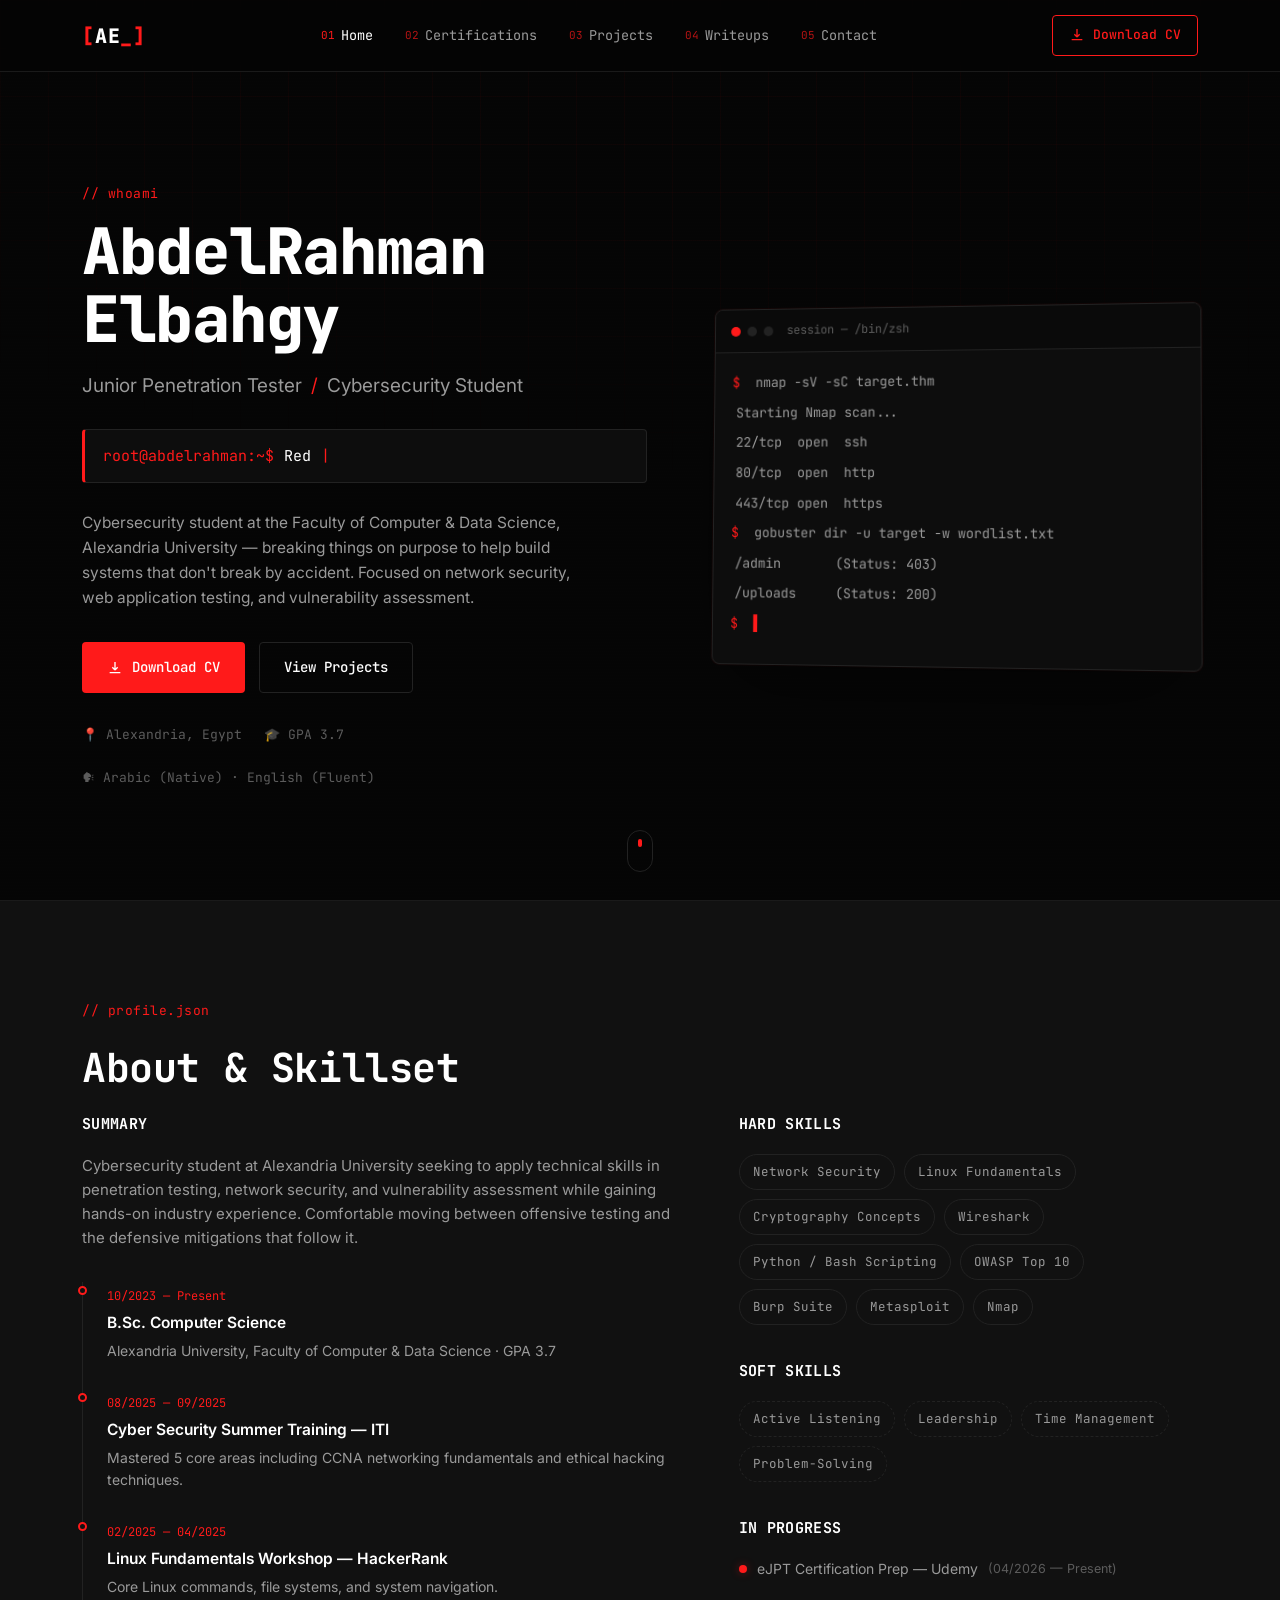
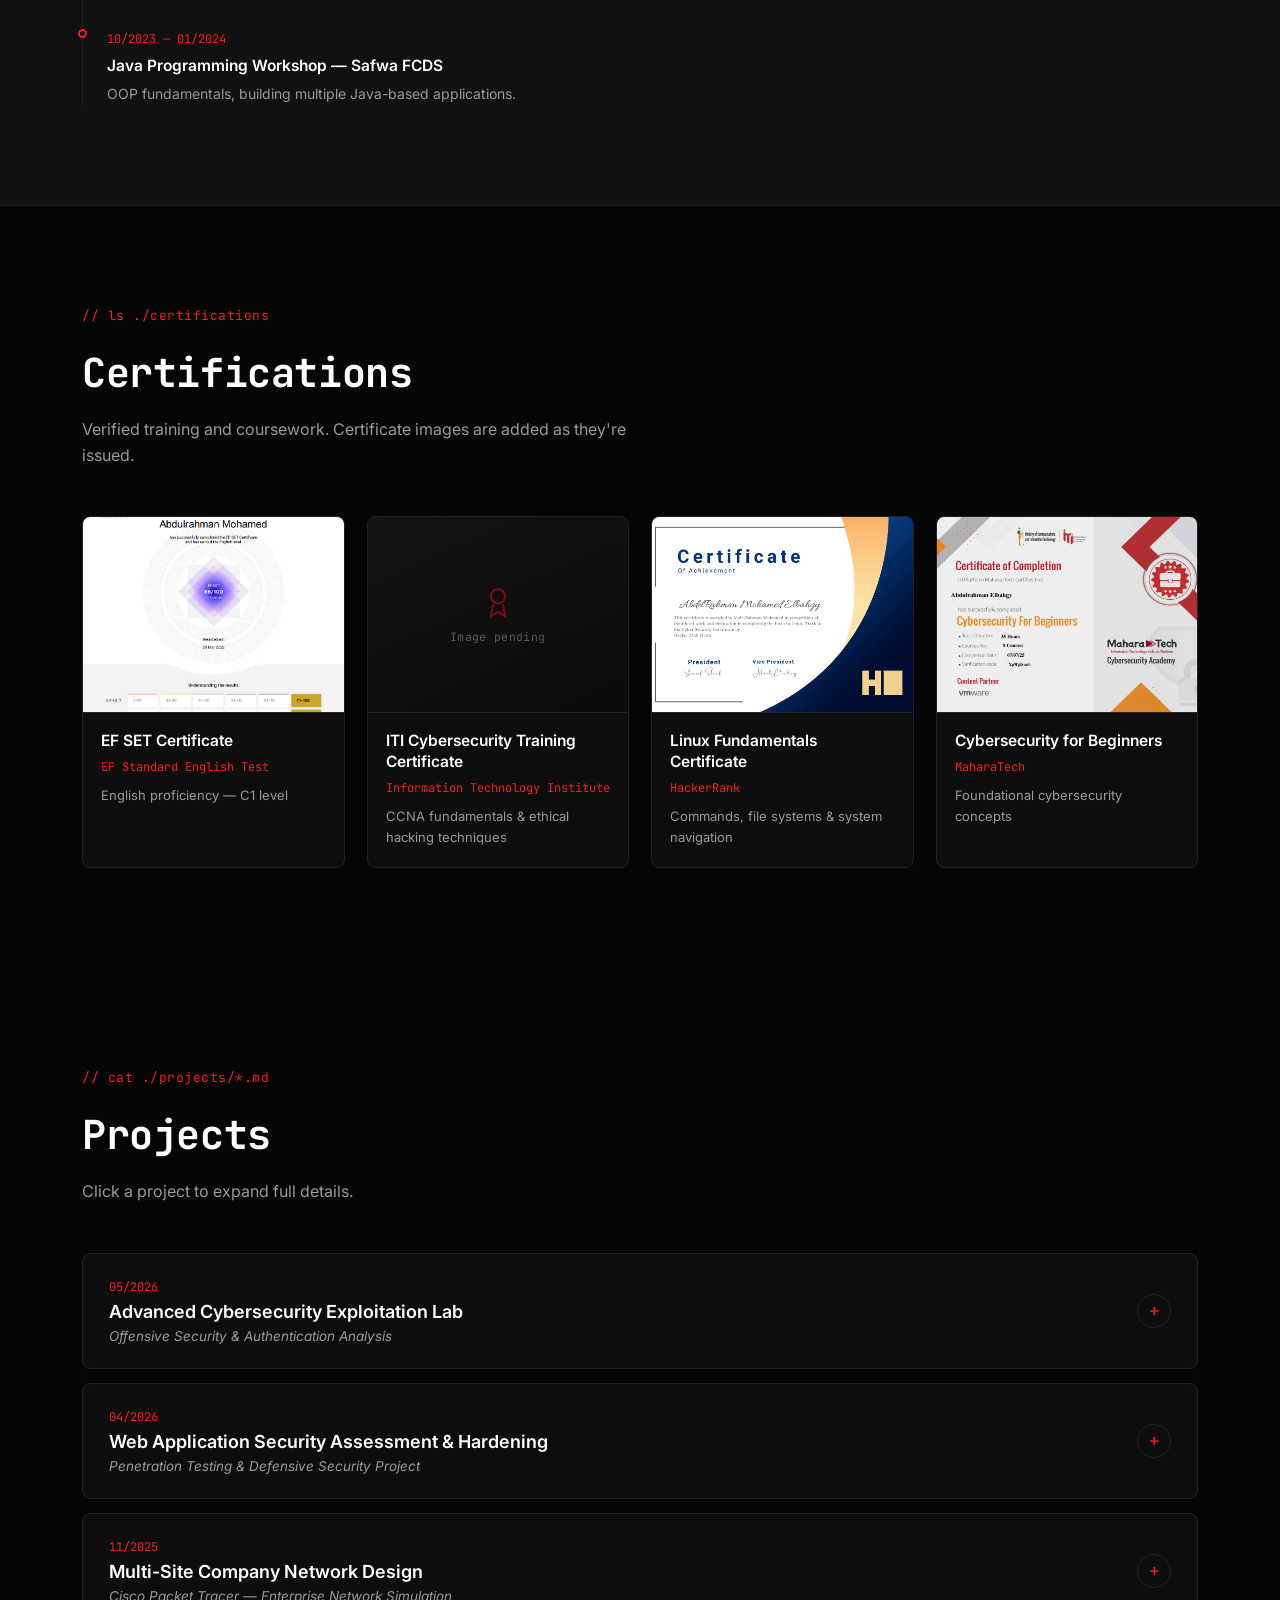
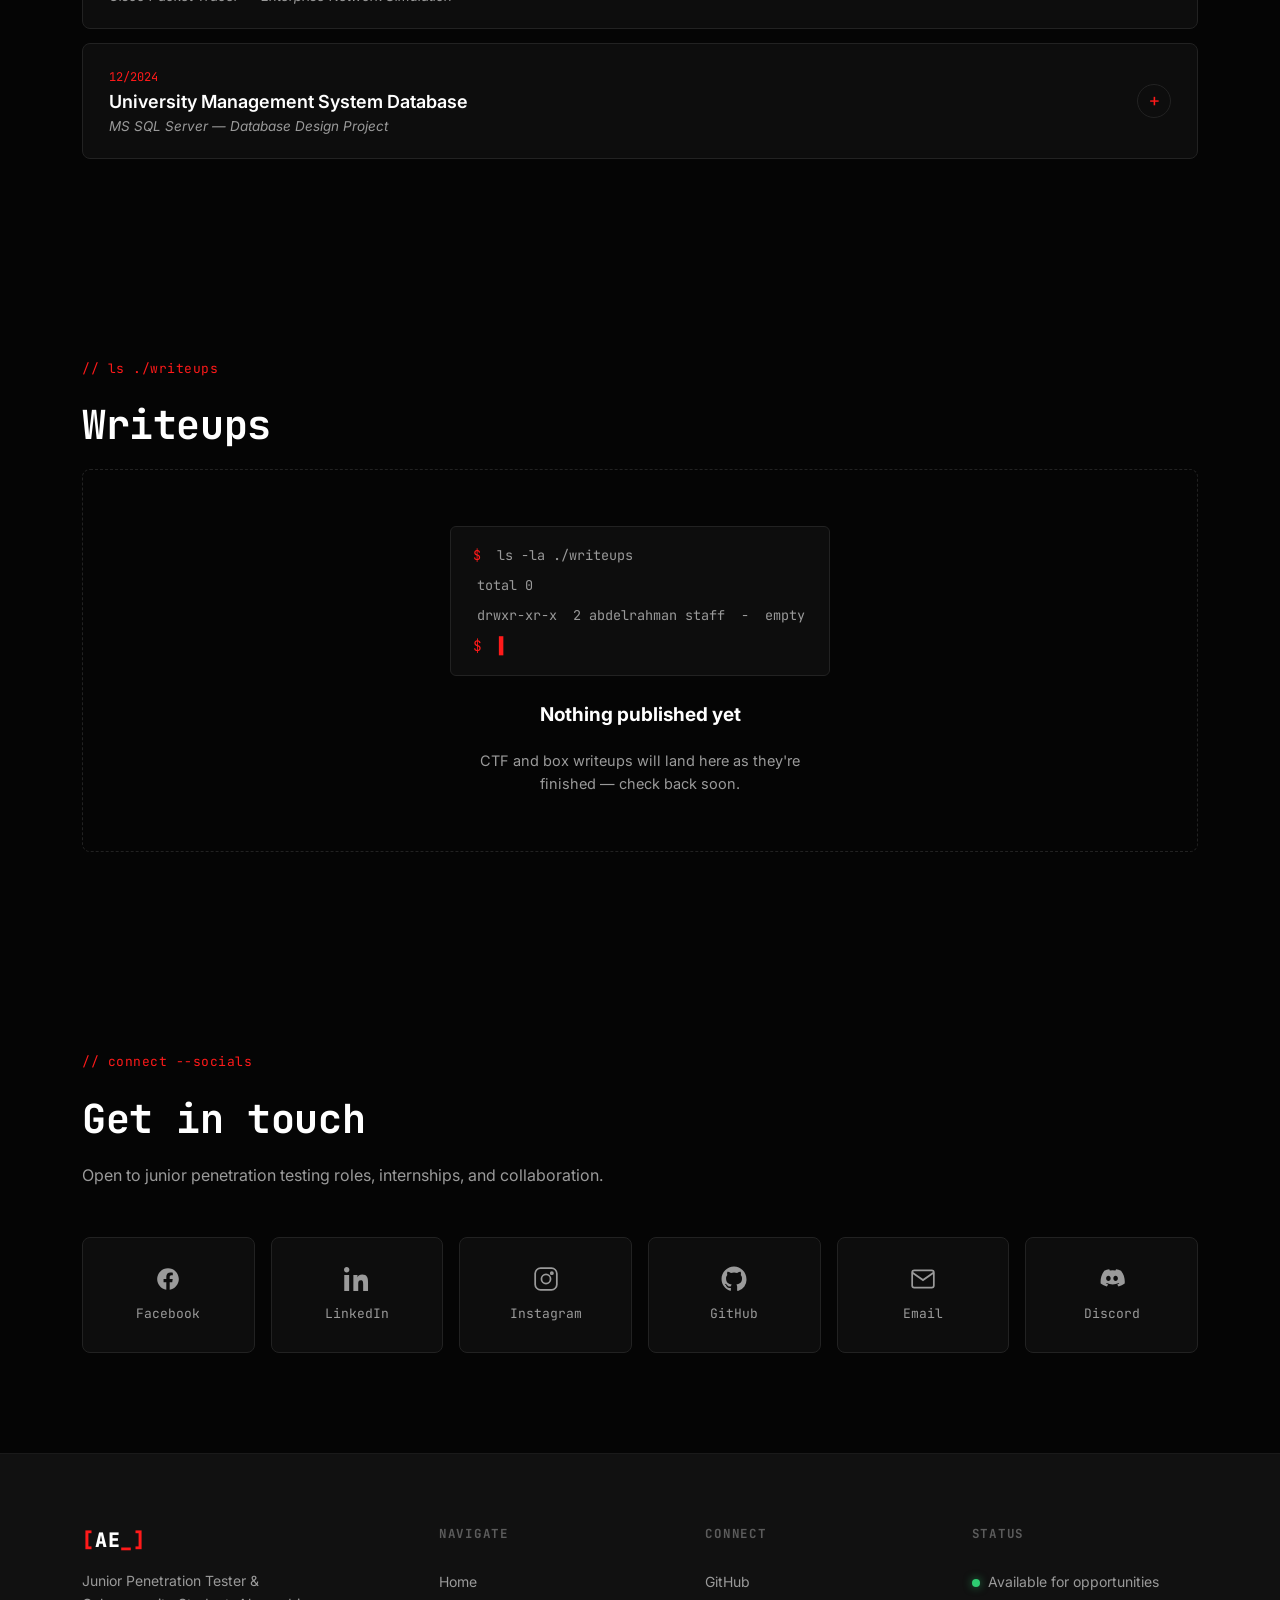
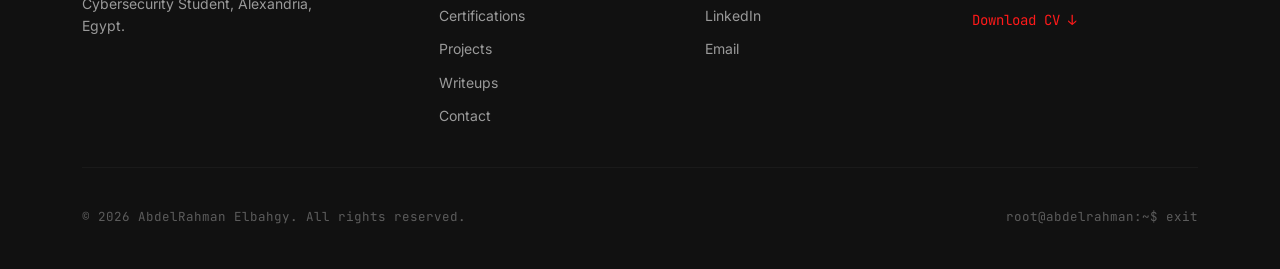
==== index.html @ 46bccf4c "Add files via upload" ====
<!DOCTYPE html>
<html lang="en">
<head>
<meta charset="UTF-8">
<meta name="viewport" content="width=device-width, initial-scale=1.0">
<title>AbdelRahman Elbahgy — Junior Penetration Tester</title>
<meta name="description" content="Portfolio of AbdelRahman Elbahgy — Junior Penetration Tester &amp; Cybersecurity Student. Certifications, projects and writeups in offensive security.">
<link rel="icon" href="assets/icons/favicon.svg" type="image/svg+xml">
<link rel="preconnect" href="https://fonts.googleapis.com">
<link rel="preconnect" href="https://fonts.gstatic.com" crossorigin>
<link href="https://fonts.googleapis.com/css2?family=JetBrains+Mono:wght@400;500;700;800&family=Inter:wght@400;500;600;700&display=swap" rel="stylesheet">
<link rel="stylesheet" href="css/style.css">
</head>
<body>

<!-- ===================== NOISE / GRID OVERLAY ===================== -->
<div class="grid-overlay" aria-hidden="true"></div>
<div class="scanline" aria-hidden="true"></div>

<!-- ===================== NAVBAR ===================== -->
<header class="navbar" id="navbar">
  <div class="nav-inner">
    <a href="#home" class="logo">
      <span class="logo-bracket">[</span>AE<span class="logo-cursor">_</span><span class="logo-bracket">]</span>
    </a>

    <nav class="nav-links" id="navLinks">
      <a href="#home" class="nav-link active" data-nav="home"><span class="nav-index">01</span>Home</a>
      <a href="#certifications" class="nav-link" data-nav="certifications"><span class="nav-index">02</span>Certifications</a>
      <a href="#projects" class="nav-link" data-nav="projects"><span class="nav-index">03</span>Projects</a>
      <a href="#writeups" class="nav-link" data-nav="writeups"><span class="nav-index">04</span>Writeups</a>
      <a href="#contact" class="nav-link" data-nav="contact"><span class="nav-index">05</span>Contact</a>
    </nav>

    <a class="nav-cta" href="assets/cv/AbdelRahman_Elbahgy_CV.pdf" download>
      <svg viewBox="0 0 24 24" width="16" height="16" fill="none" stroke="currentColor" stroke-width="2"><path d="M12 3v12m0 0l-4-4m4 4l4-4M4 19h16"/></svg>
      Download CV
    </a>

    <button class="burger" id="burger" aria-label="Toggle menu" aria-expanded="false">
      <span></span><span></span><span></span>
    </button>
  </div>
</header>

<!-- ===================== HERO ===================== -->
<section class="hero" id="home">
  <div class="hero-inner">
    <div class="hero-text">
      <p class="eyebrow">// whoami</p>
      <h1 class="hero-name">AbdelRahman<br>Elbahgy</h1>
      <p class="hero-subtitle">Junior Penetration Tester <span class="dot-sep">/</span> Cybersecurity Student</p>

      <div class="hero-typing">
        <span class="prompt-symbol">root@abdelrahman:~$</span>
        <span id="typedText" class="typed-text"></span><span class="type-cursor">|</span>
      </div>

      <p class="hero-desc">
        Cybersecurity student at the Faculty of Computer &amp; Data Science, Alexandria University —
        breaking things on purpose to help build systems that don't break by accident.
        Focused on network security, web application testing, and vulnerability assessment.
      </p>

      <div class="hero-actions">
        <a href="assets/cv/AbdelRahman_Elbahgy_CV.pdf" download class="btn btn-primary">
          <svg viewBox="0 0 24 24" width="16" height="16" fill="none" stroke="currentColor" stroke-width="2"><path d="M12 3v12m0 0l-4-4m4 4l4-4M4 19h16"/></svg>
          Download CV
        </a>
        <a href="#projects" class="btn btn-ghost">View Projects</a>
      </div>

      <div class="hero-meta">
        <span>📍 Alexandria, Egypt</span>
        <span>🎓 GPA 3.7</span>
        <span>🗣 Arabic (Native) · English (Fluent)</span>
      </div>
    </div>

    <div class="hero-terminal" aria-hidden="true">
      <div class="terminal-window">
        <div class="terminal-bar">
          <div class="terminal-dots"><span></span><span></span><span></span></div>
          <span class="terminal-title">session — /bin/zsh</span>
        </div>
        <div class="terminal-body">
          <p><span class="tl-prompt">$</span> nmap -sV -sC target.thm</p>
          <p class="tl-out">Starting Nmap scan...</p>
          <p class="tl-out">22/tcp&nbsp;&nbsp;open&nbsp;&nbsp;ssh</p>
          <p class="tl-out">80/tcp&nbsp;&nbsp;open&nbsp;&nbsp;http</p>
          <p class="tl-out tl-ok">443/tcp open&nbsp;&nbsp;https</p>
          <p><span class="tl-prompt">$</span> gobuster dir -u target -w wordlist.txt</p>
          <p class="tl-out">/admin&nbsp;&nbsp;&nbsp;&nbsp;&nbsp;&nbsp;&nbsp;(Status: 403)</p>
          <p class="tl-out">/uploads&nbsp;&nbsp;&nbsp;&nbsp;&nbsp;(Status: 200)</p>
          <p><span class="tl-prompt">$</span> <span class="tl-blink">▌</span></p>
        </div>
      </div>
    </div>
  </div>

  <a href="#certifications" class="scroll-cue" aria-label="Scroll down">
    <span></span>
  </a>
</section>

<!-- ===================== ABOUT / SKILLS ===================== -->
<section class="about" id="about">
  <div class="section-inner">
    <p class="eyebrow">// profile.json</p>
    <h2 class="section-title">About &amp; Skillset</h2>

    <div class="about-grid">
      <div class="about-block">
        <h3>Summary</h3>
        <p>Cybersecurity student at Alexandria University seeking to apply technical skills in penetration
          testing, network security, and vulnerability assessment while gaining hands-on industry experience.
          Comfortable moving between offensive testing and the defensive mitigations that follow it.</p>

        <div class="timeline">
          <div class="timeline-item">
            <span class="timeline-date">10/2023 — Present</span>
            <h4>B.Sc. Computer Science</h4>
            <p>Alexandria University, Faculty of Computer &amp; Data Science · GPA 3.7</p>
          </div>
          <div class="timeline-item">
            <span class="timeline-date">08/2025 — 09/2025</span>
            <h4>Cyber Security Summer Training — ITI</h4>
            <p>Mastered 5 core areas including CCNA networking fundamentals and ethical hacking techniques.</p>
          </div>
          <div class="timeline-item">
            <span class="timeline-date">02/2025 — 04/2025</span>
            <h4>Linux Fundamentals Workshop — HackerRank</h4>
            <p>Core Linux commands, file systems, and system navigation.</p>
          </div>
          <div class="timeline-item">
            <span class="timeline-date">10/2023 — 01/2024</span>
            <h4>Java Programming Workshop — Safwa FCDS</h4>
            <p>OOP fundamentals, building multiple Java-based applications.</p>
          </div>
        </div>
      </div>

      <div class="about-block">
        <h3>Hard Skills</h3>
        <div class="skill-tags">
          <span>Network Security</span>
          <span>Linux Fundamentals</span>
          <span>Cryptography Concepts</span>
          <span>Wireshark</span>
          <span>Python / Bash Scripting</span>
          <span>OWASP Top 10</span>
          <span>Burp Suite</span>
          <span>Metasploit</span>
          <span>Nmap</span>
        </div>

        <h3 class="mt">Soft Skills</h3>
        <div class="skill-tags skill-tags-alt">
          <span>Active Listening</span>
          <span>Leadership</span>
          <span>Time Management</span>
          <span>Problem-Solving</span>
        </div>

        <h3 class="mt">In Progress</h3>
        <ul class="progress-list">
          <li><span class="progress-dot"></span> eJPT Certification Prep — Udemy <em>(04/2026 — Present)</em></li>
        </ul>
      </div>
    </div>
  </div>
</section>

<!-- ===================== CERTIFICATIONS ===================== -->
<section class="certifications" id="certifications">
  <div class="section-inner">
    <p class="eyebrow">// ls ./certifications</p>
    <h2 class="section-title">Certifications</h2>
    <p class="section-sub">Verified training and coursework. Certificate images are added as they're issued.</p>

    <div class="cert-grid">

      <article class="cert-card">
        <div class="cert-media">
          <button type="button" class="cert-expand" aria-label="View full certificate: EF SET Certificate">
            <img src="assets/certs/efset.jpg" alt="EF SET Certificate" loading="lazy"
                 onerror="this.style.display='none'; this.nextElementSibling.classList.add('show'); this.closest('.cert-expand').classList.add('no-image')">
            <div class="cert-fallback">
              <svg viewBox="0 0 24 24" width="34" height="34" fill="none" stroke="currentColor" stroke-width="1.5"><circle cx="12" cy="8" r="5"/><path d="M8.5 13.5L7 22l5-3 5 3-1.5-8.5"/></svg>
              <span>Image pending</span>
            </div>
            <span class="cert-zoom-hint">
              <svg viewBox="0 0 24 24" width="16" height="16" fill="none" stroke="currentColor" stroke-width="2"><circle cx="11" cy="11" r="7"/><path d="M21 21l-4.3-4.3M11 8v6M8 11h6"/></svg>
              View full
            </span>
          </button>
        </div>
        <div class="cert-info">
          <h3>EF SET Certificate</h3>
          <p class="cert-issuer">EF Standard English Test</p>
          <p class="cert-detail">English proficiency — C1 level</p>
        </div>
      </article>

      <article class="cert-card">
        <div class="cert-media">
          <button type="button" class="cert-expand" aria-label="View full certificate: ITI Cybersecurity Training Certificate">
            <img src="assets/certs/iti-cybersecurity.jpg" alt="ITI Cybersecurity Training Certificate" loading="lazy"
                 onerror="this.style.display='none'; this.nextElementSibling.classList.add('show'); this.closest('.cert-expand').classList.add('no-image')">
            <div class="cert-fallback">
              <svg viewBox="0 0 24 24" width="34" height="34" fill="none" stroke="currentColor" stroke-width="1.5"><circle cx="12" cy="8" r="5"/><path d="M8.5 13.5L7 22l5-3 5 3-1.5-8.5"/></svg>
              <span>Image pending</span>
            </div>
            <span class="cert-zoom-hint">
              <svg viewBox="0 0 24 24" width="16" height="16" fill="none" stroke="currentColor" stroke-width="2"><circle cx="11" cy="11" r="7"/><path d="M21 21l-4.3-4.3M11 8v6M8 11h6"/></svg>
              View full
            </span>
          </button>
        </div>
        <div class="cert-info">
          <h3>ITI Cybersecurity Training Certificate</h3>
          <p class="cert-issuer">Information Technology Institute</p>
          <p class="cert-detail">CCNA fundamentals &amp; ethical hacking techniques</p>
        </div>
      </article>

      <article class="cert-card">
        <div class="cert-media">
          <button type="button" class="cert-expand" aria-label="View full certificate: Linux Fundamentals Certificate">
            <img src="assets/certs/linux-fundamentals.jpg" alt="Linux Fundamentals Certificate" loading="lazy"
                 onerror="this.style.display='none'; this.nextElementSibling.classList.add('show'); this.closest('.cert-expand').classList.add('no-image')">
            <div class="cert-fallback">
              <svg viewBox="0 0 24 24" width="34" height="34" fill="none" stroke="currentColor" stroke-width="1.5"><circle cx="12" cy="8" r="5"/><path d="M8.5 13.5L7 22l5-3 5 3-1.5-8.5"/></svg>
              <span>Image pending</span>
            </div>
            <span class="cert-zoom-hint">
              <svg viewBox="0 0 24 24" width="16" height="16" fill="none" stroke="currentColor" stroke-width="2"><circle cx="11" cy="11" r="7"/><path d="M21 21l-4.3-4.3M11 8v6M8 11h6"/></svg>
              View full
            </span>
          </button>
        </div>
        <div class="cert-info">
          <h3>Linux Fundamentals Certificate</h3>
          <p class="cert-issuer">HackerRank</p>
          <p class="cert-detail">Commands, file systems &amp; system navigation</p>
        </div>
      </article>

      <article class="cert-card">
        <div class="cert-media">
          <button type="button" class="cert-expand" aria-label="View full certificate: Cybersecurity for Beginners">
            <img src="assets/certs/cybersecurity-beginners.jpg" alt="Cybersecurity for Beginners Certificate" loading="lazy"
                 onerror="this.style.display='none'; this.nextElementSibling.classList.add('show'); this.closest('.cert-expand').classList.add('no-image')">
            <div class="cert-fallback">
              <svg viewBox="0 0 24 24" width="34" height="34" fill="none" stroke="currentColor" stroke-width="1.5"><circle cx="12" cy="8" r="5"/><path d="M8.5 13.5L7 22l5-3 5 3-1.5-8.5"/></svg>
              <span>Image pending</span>
            </div>
            <span class="cert-zoom-hint">
              <svg viewBox="0 0 24 24" width="16" height="16" fill="none" stroke="currentColor" stroke-width="2"><circle cx="11" cy="11" r="7"/><path d="M21 21l-4.3-4.3M11 8v6M8 11h6"/></svg>
              View full
            </span>
          </button>
        </div>
        <div class="cert-info">
          <h3>Cybersecurity for Beginners</h3>
          <p class="cert-issuer">MaharaTech</p>
          <p class="cert-detail">Foundational cybersecurity concepts</p>
        </div>
      </article>

    </div>
  </div>
</section>

<!-- ===================== PROJECTS ===================== -->
<section class="projects" id="projects">
  <div class="section-inner">
    <p class="eyebrow">// cat ./projects/*.md</p>
    <h2 class="section-title">Projects</h2>
    <p class="section-sub">Click a project to expand full details.</p>

    <div class="project-list" id="projectList">

      <article class="project-card">
        <button class="project-head" aria-expanded="false">
          <div class="project-head-text">
            <span class="project-date">05/2026</span>
            <h3>Advanced Cybersecurity Exploitation Lab</h3>
            <p class="project-tagline">Offensive Security &amp; Authentication Analysis</p>
          </div>
          <span class="project-toggle" aria-hidden="true">+</span>
        </button>
        <div class="project-body">
          <div class="project-body-inner">
            <p>Conducted practical cybersecurity testing across 6 attack vectors using 9 Linux-based
              security tools, performing username generation, Active Directory discovery, password cracking,
              session analysis, Hash Length Extension Attack, and TOTP authentication analysis.</p>
            <div class="project-tags">
              <span>Active Directory</span><span>Password Cracking</span><span>TOTP</span>
              <span>Hash Length Extension</span><span>Session Analysis</span>
            </div>
          </div>
        </div>
      </article>

      <article class="project-card">
        <button class="project-head" aria-expanded="false">
          <div class="project-head-text">
            <span class="project-date">04/2026</span>
            <h3>Web Application Security Assessment &amp; Hardening</h3>
            <p class="project-tagline">Penetration Testing &amp; Defensive Security Project</p>
          </div>
          <span class="project-toggle" aria-hidden="true">+</span>
        </button>
        <div class="project-body">
          <div class="project-body-inner">
            <p>Practiced penetration testing on a vulnerable web application, identifying and exploiting
              6 vulnerabilities across 5 classes (SQLi, XSS, IDOR, CORS, Path Traversal), then deployed a
              WAF and applied targeted mitigation techniques to fully remediate all findings.</p>
            <div class="project-tags">
              <span>SQLi</span><span>XSS</span><span>IDOR</span><span>CORS</span>
              <span>Path Traversal</span><span>WAF</span>
            </div>
          </div>
        </div>
      </article>

      <article class="project-card">
        <button class="project-head" aria-expanded="false">
          <div class="project-head-text">
            <span class="project-date">11/2025</span>
            <h3>Multi-Site Company Network Design</h3>
            <p class="project-tagline">Cisco Packet Tracer — Enterprise Network Simulation</p>
          </div>
          <span class="project-toggle" aria-hidden="true">+</span>
        </button>
        <div class="project-body">
          <div class="project-body-inner">
            <p>Developed a 2-site corporate network topology in Cisco Packet Tracer, configuring 9 VLANs,
              4 routers, DHCP, DNS, STP, NAT, and ACLs with proper segmentation and security enforcement.</p>
            <div class="project-tags">
              <span>VLANs</span><span>DHCP</span><span>DNS</span><span>STP</span><span>NAT</span><span>ACLs</span>
            </div>
          </div>
        </div>
      </article>

      <article class="project-card">
        <button class="project-head" aria-expanded="false">
          <div class="project-head-text">
            <span class="project-date">12/2024</span>
            <h3>University Management System Database</h3>
            <p class="project-tagline">MS SQL Server — Database Design Project</p>
          </div>
          <span class="project-toggle" aria-hidden="true">+</span>
        </button>
        <div class="project-body">
          <div class="project-body-inner">
            <p>Designed a university management system database in MS SQL Server, architecting a 6-table
              relational schema with 20+ SQL queries for efficient data management, retrieval, and reporting.</p>
            <div class="project-tags">
              <span>MS SQL Server</span><span>Relational Design</span><span>Query Optimization</span>
            </div>
          </div>
        </div>
      </article>

    </div>
  </div>
</section>

<!-- ===================== WRITEUPS ===================== -->
<section class="writeups" id="writeups">
  <div class="section-inner">
    <p class="eyebrow">// ls ./writeups</p>
    <h2 class="section-title">Writeups</h2>

    <div class="writeups-empty">
      <div class="writeups-terminal">
        <p><span class="tl-prompt">$</span> ls -la ./writeups</p>
        <p class="tl-out">total 0</p>
        <p class="tl-out">drwxr-xr-x&nbsp; 2 abdelrahman staff&nbsp; -&nbsp; empty</p>
        <p><span class="tl-prompt">$</span> <span class="tl-blink">▌</span></p>
      </div>
      <h3>Nothing published yet</h3>
      <p>CTF and box writeups will land here as they're finished — check back soon.</p>
    </div>
  </div>
</section>

<!-- ===================== CONTACT ===================== -->
<section class="contact" id="contact">
  <div class="section-inner">
    <p class="eyebrow">// connect --socials</p>
    <h2 class="section-title">Get in touch</h2>
    <p class="section-sub">Open to junior penetration testing roles, internships, and collaboration.</p>

    <div class="social-grid">
      <a href="https://www.facebook.com/abdelrahman.elbahge.7/" class="social-card" data-social="facebook" target="_blank" rel="noopener">
        <svg viewBox="0 0 24 24" width="26" height="26" fill="currentColor"><path d="M22 12.06C22 6.5 17.52 2 12 2S2 6.5 2 12.06C2 17.08 5.66 21.23 10.44 22v-7.03H7.9v-2.91h2.54V9.85c0-2.5 1.49-3.89 3.77-3.89 1.09 0 2.24.2 2.24.2v2.46h-1.26c-1.24 0-1.63.77-1.63 1.56v1.88h2.78l-.44 2.91h-2.34V22C18.34 21.23 22 17.08 22 12.06z"/></svg>
        <span>Facebook</span>
      </a>
      <a href="https://www.linkedin.com/in/abdulrahmanelbahgy" class="social-card" data-social="linkedin" target="_blank" rel="noopener">
        <svg viewBox="0 0 24 24" width="26" height="26" fill="currentColor"><path d="M4.98 3.5C4.98 4.88 3.87 6 2.5 6S0 4.88 0 3.5 1.12 1 2.5 1s2.48 1.12 2.48 2.5zM.24 8.25h4.5V23H.24V8.25zM8.13 8.25h4.31v2.02h.06c.6-1.13 2.07-2.33 4.27-2.33 4.57 0 5.41 3 5.41 6.9V23h-4.5v-6.34c0-1.51-.03-3.46-2.11-3.46-2.11 0-2.44 1.65-2.44 3.35V23h-4.5V8.25z"/></svg>
        <span>LinkedIn</span>
      </a>
      <a href="https://www.instagram.com/abdulrahman_elbahgy/" class="social-card" data-social="instagram" target="_blank" rel="noopener">
        <svg viewBox="0 0 24 24" width="26" height="26" fill="none" stroke="currentColor" stroke-width="1.6"><rect x="2" y="2" width="20" height="20" rx="5"/><circle cx="12" cy="12" r="4.2"/><circle cx="17.4" cy="6.6" r="1"/></svg>
        <span>Instagram</span>
      </a>
      <a href="https://github.com/AbduLz3" class="social-card" data-social="github" target="_blank" rel="noopener">
        <svg viewBox="0 0 24 24" width="26" height="26" fill="currentColor"><path d="M12 .5C5.73.5.5 5.73.5 12c0 5.08 3.29 9.39 7.86 10.91.57.1.78-.25.78-.55 0-.27-.01-1.17-.02-2.12-3.2.7-3.88-1.36-3.88-1.36-.52-1.33-1.28-1.68-1.28-1.68-1.05-.72.08-.7.08-.7 1.16.08 1.77 1.19 1.77 1.19 1.03 1.77 2.7 1.26 3.36.96.1-.75.4-1.26.73-1.55-2.55-.29-5.24-1.28-5.24-5.7 0-1.26.45-2.29 1.19-3.09-.12-.29-.52-1.46.11-3.05 0 0 .97-.31 3.18 1.18a11 11 0 0 1 5.79 0c2.2-1.49 3.17-1.18 3.17-1.18.64 1.59.24 2.76.12 3.05.74.8 1.18 1.83 1.18 3.09 0 4.43-2.7 5.4-5.27 5.69.42.36.78 1.08.78 2.17 0 1.57-.01 2.83-.01 3.22 0 .31.2.66.79.55A10.52 10.52 0 0 0 23.5 12c0-6.27-5.23-11.5-11.5-11.5z"/></svg>
        <span>GitHub</span>
      </a>
      <a href="mailto:abdelrahman.elbahgyy@gmail.com" class="social-card" data-social="email">
        <svg viewBox="0 0 24 24" width="26" height="26" fill="none" stroke="currentColor" stroke-width="1.6"><rect x="2" y="4" width="20" height="16" rx="2"/><path d="M2 6l10 7 10-7"/></svg>
        <span>Email</span>
      </a>
      <a href="https://discord.com/users/474242087693582337" class="social-card" data-social="discord" target="_blank" rel="noopener">
        <svg viewBox="0 0 24 24" width="26" height="26" fill="currentColor"><path d="M20.32 4.37a18.6 18.6 0 0 0-4.6-1.43 12.7 12.7 0 0 0-.57 1.17 17.2 17.2 0 0 0-5.1 0 12.4 12.4 0 0 0-.58-1.17 18.5 18.5 0 0 0-4.6 1.43C1.9 8.4 1.2 12.3 1.55 16.15a18.7 18.7 0 0 0 5.67 2.87c.46-.63.87-1.3 1.22-2a12 12 0 0 1-1.92-.93c.16-.12.32-.24.47-.37a13.3 13.3 0 0 0 11.3 0c.16.13.32.25.47.37-.6.36-1.25.68-1.93.93.35.7.76 1.37 1.22 2a18.6 18.6 0 0 0 5.67-2.87c.42-4.47-.72-8.33-3.4-11.78zM8.68 13.8c-1.14 0-2.07-1.05-2.07-2.35 0-1.29.9-2.35 2.07-2.35 1.18 0 2.1 1.07 2.08 2.35 0 1.3-.9 2.35-2.08 2.35zm6.65 0c-1.14 0-2.07-1.05-2.07-2.35 0-1.29.9-2.35 2.07-2.35 1.18 0 2.1 1.07 2.08 2.35 0 1.3-.9 2.35-2.08 2.35z"/></svg>
        <span>Discord</span>
      </a>
    </div>
  </div>
</section>

<!-- ===================== FOOTER ===================== -->
<footer class="footer">
  <div class="footer-inner">
    <div class="footer-top">
      <div class="footer-brand">
        <a href="#home" class="logo"><span class="logo-bracket">[</span>AE<span class="logo-cursor">_</span><span class="logo-bracket">]</span></a>
        <p>Junior Penetration Tester &amp; Cybersecurity Student, Alexandria, Egypt.</p>
      </div>

      <div class="footer-col">
        <h4>Navigate</h4>
        <a href="#home">Home</a>
        <a href="#certifications">Certifications</a>
        <a href="#projects">Projects</a>
        <a href="#writeups">Writeups</a>
        <a href="#contact">Contact</a>
      </div>

      <div class="footer-col">
        <h4>Connect</h4>
        <a href="https://github.com/AbduLz3" target="_blank" rel="noopener">GitHub</a>
        <a href="https://www.linkedin.com/in/abdulrahmanelbahgy" target="_blank" rel="noopener">LinkedIn</a>
        <a href="mailto:abdelrahman.elbahgyy@gmail.com">Email</a>
      </div>

      <div class="footer-col">
        <h4>Status</h4>
        <p class="status-line"><span class="status-dot"></span> Available for opportunities</p>
        <a href="assets/cv/AbdelRahman_Elbahgy_CV.pdf" download class="footer-cv">Download CV ↓</a>
      </div>
    </div>

    <div class="footer-bottom">
      <p>© <span id="year"></span> AbdelRahman Elbahgy. All rights reserved.</p>
      <p class="footer-tag">root@abdelrahman:~$ exit</p>
    </div>
  </div>

  <button class="to-top" id="toTop" aria-label="Back to top">
    <svg viewBox="0 0 24 24" width="18" height="18" fill="none" stroke="currentColor" stroke-width="2"><path d="M12 19V5m0 0l-6 6m6-6l6 6"/></svg>
  </button>
</footer>

<!-- ===================== CERT LIGHTBOX ===================== -->
<div class="lightbox" id="lightbox" aria-hidden="true">
  <div class="lightbox-backdrop" data-lightbox-close></div>
  <div class="lightbox-content" role="dialog" aria-modal="true" aria-labelledby="lightboxCaption">
    <button type="button" class="lightbox-close" id="lightboxClose" aria-label="Close">
      <svg viewBox="0 0 24 24" width="20" height="20" fill="none" stroke="currentColor" stroke-width="2"><path d="M6 6l12 12M18 6L6 18"/></svg>
    </button>
    <img src="" alt="" id="lightboxImg">
    <p class="lightbox-caption" id="lightboxCaption"></p>
  </div>
</div>

<script src="js/script.js"></script>
</body>
</html>
---- css/style.css ----
/* ============================================================
   TOKENS
============================================================ */
:root{
  --bg: #050505;
  --bg-section: #111111;
  --bg-card: #0d0d0d;
  --accent: #ff1a1a;
  --accent-dim: #7a0d0d;
  --accent-glow: rgba(255, 26, 26, .35);
  --text: #ffffff;
  --text-muted: #9a9a9a;
  --text-faint: #5c5c5c;
  --border: #222222;
  --border-soft: #1a1a1a;
  --mono: 'JetBrains Mono', 'Courier New', monospace;
  --sans: 'Inter', -apple-system, BlinkMacSystemFont, sans-serif;
  --radius: 4px;
  --max: 1180px;
  --nav-h: 72px;
}

*, *::before, *::after{ box-sizing: border-box; }

html{ scroll-behavior: smooth; scroll-padding-top: var(--nav-h); }

@media (prefers-reduced-motion: reduce){
  html{ scroll-behavior: auto; }
  *{ animation-duration: .001ms !important; animation-iteration-count: 1 !important; transition-duration: .001ms !important; }
}

body{
  margin: 0;
  background: var(--bg);
  color: var(--text);
  font-family: var(--sans);
  line-height: 1.6;
  -webkit-font-smoothing: antialiased;
  overflow-x: hidden;
}

a{ color: inherit; text-decoration: none; }
ul{ list-style: none; margin: 0; padding: 0; }
button{ font-family: inherit; cursor: pointer; }
img{ max-width: 100%; display: block; }

::selection{ background: var(--accent); color: #fff; }

:focus-visible{
  outline: 2px solid var(--accent);
  outline-offset: 3px;
}

/* ============================================================
   AMBIENCE — grid + scanline (static, subtle)
============================================================ */
.grid-overlay{
  position: fixed; inset: 0; z-index: 0; pointer-events: none;
  background-image:
    linear-gradient(rgba(255,26,26,.035) 1px, transparent 1px),
    linear-gradient(90deg, rgba(255,26,26,.035) 1px, transparent 1px);
  background-size: 48px 48px;
  mask-image: radial-gradient(ellipse 90% 60% at 50% 0%, #000 40%, transparent 90%);
}

.scanline{
  position: fixed; inset: 0; z-index: 1; pointer-events: none;
  background: repeating-linear-gradient(
    to bottom, rgba(255,255,255,0.012) 0px, rgba(255,255,255,0.012) 1px,
    transparent 1px, transparent 3px
  );
  opacity: .5;
}

/* ============================================================
   LAYOUT HELPERS
============================================================ */
.section-inner{
  max-width: var(--max);
  margin: 0 auto;
  padding: 100px 32px;
  position: relative;
  z-index: 2;
}

.eyebrow{
  font-family: var(--mono);
  font-size: 13px;
  color: var(--accent);
  letter-spacing: .04em;
  margin: 0 0 14px;
}

.section-title{
  font-family: var(--mono);
  font-weight: 700;
  font-size: clamp(28px, 4vw, 40px);
  margin: 0 0 12px;
  letter-spacing: -.01em;
}

.section-sub{
  color: var(--text-muted);
  font-size: 16px;
  max-width: 560px;
  margin: 0 0 48px;
}

.reveal{
  opacity: 0;
  transform: translateY(24px);
  transition: opacity .6s ease, transform .6s ease;
}
.reveal.in{ opacity: 1; transform: translateY(0); }

/* ============================================================
   NAVBAR
============================================================ */
.navbar{
  position: fixed; top: 0; left: 0; right: 0; z-index: 100;
  height: var(--nav-h);
  background: rgba(5,5,5,.7);
  backdrop-filter: blur(10px);
  -webkit-backdrop-filter: blur(10px);
  border-bottom: 1px solid var(--border-soft);
  transition: border-color .3s ease, background .3s ease;
}
.navbar.scrolled{ background: rgba(5,5,5,.92); border-color: var(--border); }

.nav-inner{
  max-width: var(--max);
  margin: 0 auto;
  height: 100%;
  padding: 0 32px;
  display: flex; align-items: center; justify-content: space-between;
  gap: 24px;
}

.logo{
  font-family: var(--mono);
  font-weight: 800;
  font-size: 20px;
  letter-spacing: .04em;
  flex-shrink: 0;
}
.logo-bracket{ color: var(--accent); }
.logo-cursor{ color: var(--accent); animation: blink 1.1s steps(1) infinite; }

.nav-links{
  display: flex; align-items: center; gap: 4px;
  font-family: var(--mono); font-size: 13.5px;
}
.nav-link{
  display: flex; align-items: center; gap: 6px;
  padding: 8px 14px;
  color: var(--text-muted);
  border-radius: var(--radius);
  transition: color .2s ease, background .2s ease;
  white-space: nowrap;
}
.nav-index{ color: var(--accent); font-size: 11px; opacity: .7; }
.nav-link:hover{ color: var(--text); background: rgba(255,255,255,.03); }
.nav-link.active{ color: var(--text); }
.nav-link.active .nav-index{ opacity: 1; }

.nav-cta{
  font-family: var(--mono); font-size: 13px; font-weight: 500;
  display: flex; align-items: center; gap: 8px;
  padding: 9px 16px;
  border: 1px solid var(--accent);
  color: var(--accent);
  border-radius: var(--radius);
  transition: background .2s ease, color .2s ease, box-shadow .2s ease;
  flex-shrink: 0;
}
.nav-cta:hover{ background: var(--accent); color: #fff; box-shadow: 0 0 22px var(--accent-glow); }

.burger{
  display: none;
  flex-direction: column; justify-content: center; gap: 5px;
  width: 34px; height: 34px;
  background: transparent; border: none; padding: 0;
}
.burger span{
  display: block; height: 2px; width: 100%; background: var(--text);
  transition: transform .25s ease, opacity .25s ease;
}
.burger.open span:nth-child(1){ transform: translateY(7px) rotate(45deg); }
.burger.open span:nth-child(2){ opacity: 0; }
.burger.open span:nth-child(3){ transform: translateY(-7px) rotate(-45deg); }

/* ============================================================
   HERO
============================================================ */
.hero{
  position: relative;
  min-height: 100vh;
  display: flex; flex-direction: column; justify-content: center;
  padding-top: var(--nav-h);
  z-index: 2;
}

.hero-inner{
  max-width: var(--max);
  margin: 0 auto;
  width: 100%;
  padding: 60px 32px;
  display: grid;
  grid-template-columns: 1.15fr 1fr;
  gap: 60px;
  align-items: center;
}

.hero-name{
  font-family: var(--mono);
  font-weight: 800;
  font-size: clamp(38px, 6vw, 64px);
  line-height: 1.05;
  letter-spacing: -.02em;
  margin: 0 0 18px;
}

.hero-subtitle{
  font-size: clamp(16px, 2vw, 19px);
  color: var(--text-muted);
  margin: 0 0 28px;
}
.dot-sep{ color: var(--accent); margin: 0 4px; }

.hero-typing{
  font-family: var(--mono);
  font-size: 15px;
  background: var(--bg-card);
  border: 1px solid var(--border);
  border-left: 3px solid var(--accent);
  padding: 14px 18px;
  border-radius: var(--radius);
  margin-bottom: 28px;
  display: flex; align-items: center; gap: 10px;
  flex-wrap: wrap;
  min-height: 52px;
}
.prompt-symbol{ color: var(--accent); flex-shrink: 0; }
.typed-text{ color: var(--text); }
.type-cursor{ color: var(--accent); animation: blink 1s steps(1) infinite; }

.hero-desc{
  color: var(--text-muted);
  font-size: 15.5px;
  max-width: 500px;
  margin: 0 0 32px;
}

.hero-actions{ display: flex; gap: 14px; flex-wrap: wrap; margin-bottom: 32px; }

.btn{
  font-family: var(--mono); font-size: 14px; font-weight: 500;
  padding: 13px 24px;
  border-radius: var(--radius);
  display: inline-flex; align-items: center; gap: 9px;
  transition: transform .18s ease, box-shadow .18s ease, background .18s ease, border-color .18s ease;
  border: 1px solid transparent;
}
.btn-primary{
  background: var(--accent); color: #fff;
}
.btn-primary:hover{ box-shadow: 0 0 26px var(--accent-glow); transform: translateY(-2px); }
.btn-ghost{
  border-color: var(--border);
  color: var(--text);
}
.btn-ghost:hover{ border-color: var(--accent); color: var(--accent); transform: translateY(-2px); }

.hero-meta{
  display: flex; gap: 22px; flex-wrap: wrap;
  font-size: 13px; color: var(--text-faint);
  font-family: var(--mono);
}

/* --- terminal visual --- */
.hero-terminal{ perspective: 1200px; }
.terminal-window{
  background: var(--bg-card);
  border: 1px solid var(--border);
  border-radius: 8px;
  overflow: hidden;
  box-shadow: 0 30px 80px -20px rgba(0,0,0,.7), 0 0 0 1px rgba(255,26,26,.05);
  transform: rotateY(-6deg) rotateX(2deg);
  transition: transform .4s ease;
}
.hero-terminal:hover .terminal-window{ transform: rotateY(0) rotateX(0); }

.terminal-bar{
  display: flex; align-items: center; gap: 10px;
  padding: 12px 16px;
  background: #0a0a0a;
  border-bottom: 1px solid var(--border);
}
.terminal-dots{ display: flex; gap: 7px; }
.terminal-dots span{ width: 10px; height: 10px; border-radius: 50%; background: var(--border); }
.terminal-dots span:first-child{ background: var(--accent); }
.terminal-title{
  font-family: var(--mono); font-size: 12px; color: var(--text-faint);
  margin-left: 4px;
}

.terminal-body{
  padding: 20px 18px;
  font-family: var(--mono);
  font-size: 13.5px;
  min-height: 260px;
}
.terminal-body p{ margin: 0 0 9px; color: var(--text-muted); }
.tl-prompt{ color: var(--accent); margin-right: 8px; }
.tl-out{ color: var(--text-faint); padding-left: 4px; }
.tl-ok{ color: var(--accent); }
.tl-blink{ animation: blink 1s steps(1) infinite; color: var(--accent); }

.scroll-cue{
  position: absolute; bottom: 28px; left: 50%; transform: translateX(-50%);
  width: 26px; height: 42px; border: 1.5px solid var(--border); border-radius: 20px;
  display: flex; justify-content: center; padding-top: 8px;
}
.scroll-cue span{
  width: 4px; height: 8px; background: var(--accent); border-radius: 2px;
  animation: scrollcue 1.6s ease infinite;
}

/* ============================================================
   ABOUT
============================================================ */
.about{ background: var(--bg-section); border-top: 1px solid var(--border-soft); border-bottom: 1px solid var(--border-soft); }

.about-grid{
  display: grid; grid-template-columns: 1.3fr 1fr; gap: 60px;
}

.about-block h3{
  font-family: var(--mono); font-size: 15px; color: var(--text);
  margin: 0 0 18px; letter-spacing: .02em;
  text-transform: uppercase;
}
.about-block h3.mt{ margin-top: 34px; }
.about-block > p{ color: var(--text-muted); font-size: 15px; margin: 0 0 32px; }

.timeline{ border-left: 1px solid var(--border); padding-left: 24px; display: flex; flex-direction: column; gap: 26px; }
.timeline-item{ position: relative; }
.timeline-item::before{
  content: ''; position: absolute; left: -29px; top: 4px;
  width: 9px; height: 9px; border-radius: 50%;
  background: var(--bg-section); border: 2px solid var(--accent);
}
.timeline-date{ font-family: var(--mono); font-size: 12px; color: var(--accent); }
.timeline-item h4{ margin: 4px 0 4px; font-size: 15.5px; font-weight: 600; }
.timeline-item p{ margin: 0; color: var(--text-muted); font-size: 14px; }

.skill-tags{ display: flex; flex-wrap: wrap; gap: 9px; }
.skill-tags span{
  font-family: var(--mono); font-size: 12.5px;
  border: 1px solid var(--border); color: var(--text-muted);
  padding: 7px 13px; border-radius: 20px;
  transition: border-color .2s ease, color .2s ease;
}
.skill-tags span:hover{ border-color: var(--accent); color: var(--accent); }
.skill-tags-alt span{ border-style: dashed; }

.progress-list{ display: flex; flex-direction: column; gap: 10px; }
.progress-list li{ font-size: 14px; color: var(--text-muted); display: flex; align-items: center; gap: 10px; }
.progress-list em{ color: var(--text-faint); font-style: normal; font-size: 12.5px; }
.progress-dot{
  width: 8px; height: 8px; border-radius: 50%; background: var(--accent); flex-shrink: 0;
  box-shadow: 0 0 8px var(--accent-glow);
  animation: pulse 1.8s ease infinite;
}

/* ============================================================
   CERTIFICATIONS
============================================================ */
.cert-grid{
  display: grid; grid-template-columns: repeat(auto-fill, minmax(240px, 1fr));
  gap: 22px;
}

.cert-card{
  background: var(--bg-card);
  border: 1px solid var(--border);
  border-radius: 8px;
  overflow: hidden;
  transition: transform .25s ease, border-color .25s ease, box-shadow .25s ease;
}
.cert-card:hover{
  transform: translateY(-5px);
  border-color: var(--accent-dim);
  box-shadow: 0 16px 40px -18px rgba(255,26,26,.25);
}

.cert-media{
  position: relative;
  aspect-ratio: 4 / 3;
  background: linear-gradient(155deg, #131313, #0a0a0a);
  border-bottom: 1px solid var(--border);
}

.cert-expand{
  position: relative;
  display: block;
  width: 100%; height: 100%;
  padding: 0; margin: 0; border: none;
  background: transparent;
  cursor: zoom-in;
}
.cert-expand.no-image{ cursor: default; }

.cert-media img{ width: 100%; height: 100%; object-fit: cover; display: block; transition: transform .35s ease, filter .35s ease; }
.cert-expand:hover img{ transform: scale(1.05); filter: brightness(.55); }

.cert-fallback{
  position: absolute; inset: 0;
  display: none; flex-direction: column; align-items: center; justify-content: center; gap: 10px;
  color: var(--text-faint);
}
.cert-fallback.show{ display: flex; }
.cert-fallback svg{ color: var(--accent-dim); }
.cert-fallback span{ font-family: var(--mono); font-size: 11.5px; letter-spacing: .03em; }

.cert-zoom-hint{
  position: absolute; inset: 0;
  display: flex; align-items: center; justify-content: center; gap: 8px;
  font-family: var(--mono); font-size: 12.5px; color: var(--text);
  opacity: 0;
  transition: opacity .25s ease;
  pointer-events: none;
  background: rgba(0,0,0,.15);
}
.cert-expand:hover .cert-zoom-hint{ opacity: 1; }
.cert-expand.no-image .cert-zoom-hint{ display: none; }

.cert-info{ padding: 18px 18px 20px; }
.cert-info h3{ font-size: 15.5px; margin: 0 0 6px; font-weight: 600; line-height: 1.35; }
.cert-issuer{ font-family: var(--mono); font-size: 12px; color: var(--accent); margin: 0 0 8px; }
.cert-detail{ font-size: 13px; color: var(--text-muted); margin: 0; }

/* ============================================================
   PROJECTS
============================================================ */
.project-list{ display: flex; flex-direction: column; gap: 14px; }

.project-card{
  background: var(--bg-card);
  border: 1px solid var(--border);
  border-radius: 8px;
  overflow: hidden;
  transition: border-color .25s ease;
}
.project-card:hover{ border-color: var(--border-soft); }
.project-card.open{ border-color: var(--accent-dim); }

.project-head{
  width: 100%;
  background: transparent; border: none;
  display: flex; align-items: center; justify-content: space-between; gap: 20px;
  padding: 24px 26px;
  text-align: left;
  color: var(--text);
}

.project-date{ font-family: var(--mono); font-size: 12px; color: var(--accent); }
.project-head-text h3{ font-size: 18px; margin: 6px 0 6px; font-weight: 600; }
.project-tagline{ font-size: 13.5px; color: var(--text-muted); margin: 0; font-style: italic; }

.project-toggle{
  flex-shrink: 0;
  width: 34px; height: 34px; border-radius: 50%;
  border: 1px solid var(--border);
  display: flex; align-items: center; justify-content: center;
  font-family: var(--mono); font-size: 18px; color: var(--accent);
  transition: transform .3s ease, border-color .3s ease;
}
.project-card.open .project-toggle{ transform: rotate(45deg); border-color: var(--accent); }

.project-body{
  max-height: 0; overflow: hidden;
  transition: max-height .35s ease;
}
.project-body-inner{
  padding: 0 26px 26px;
  border-top: 1px solid var(--border-soft);
  padding-top: 20px;
}
.project-body-inner p{ color: var(--text-muted); font-size: 14.5px; margin: 0 0 18px; }

.project-tags{ display: flex; flex-wrap: wrap; gap: 8px; }
.project-tags span{
  font-family: var(--mono); font-size: 11.5px;
  color: var(--accent); border: 1px solid var(--accent-dim);
  padding: 5px 11px; border-radius: 20px;
}

/* ============================================================
   WRITEUPS
============================================================ */
.writeups-empty{
  border: 1px dashed var(--border);
  border-radius: 8px;
  padding: 56px 32px;
  text-align: center;
  display: flex; flex-direction: column; align-items: center; gap: 18px;
}
.writeups-terminal{
  font-family: var(--mono); font-size: 13.5px;
  background: var(--bg-card); border: 1px solid var(--border);
  border-radius: 6px; padding: 18px 22px;
  text-align: left; width: 100%; max-width: 380px;
}
.writeups-terminal p{ margin: 0 0 8px; color: var(--text-muted); }
.writeups-empty h3{ margin: 6px 0 0; font-size: 19px; }
.writeups-empty p:last-child{ color: var(--text-muted); font-size: 14.5px; max-width: 360px; margin: 0; }

/* ============================================================
   CONTACT
============================================================ */
.social-grid{
  display: grid; grid-template-columns: repeat(auto-fill, minmax(150px, 1fr));
  gap: 16px;
}
.social-card{
  display: flex; flex-direction: column; align-items: center; gap: 12px;
  padding: 28px 16px;
  background: var(--bg-card);
  border: 1px solid var(--border);
  border-radius: 8px;
  color: var(--text-muted);
  transition: transform .2s ease, border-color .2s ease, color .2s ease, box-shadow .2s ease;
}
.social-card:hover{
  transform: translateY(-4px);
  border-color: var(--accent);
  color: var(--text);
  box-shadow: 0 14px 34px -16px rgba(255,26,26,.3);
}
.social-card svg{ transition: color .2s ease; }
.social-card:hover svg{ color: var(--accent); }
.social-card span{ font-family: var(--mono); font-size: 13px; }

/* ============================================================
   FOOTER
============================================================ */
.footer{
  background: var(--bg-section);
  border-top: 1px solid var(--border-soft);
  position: relative;
  z-index: 2;
}
.footer-inner{ max-width: var(--max); margin: 0 auto; padding: 70px 32px 30px; }

.footer-top{
  display: grid;
  grid-template-columns: 1.4fr 1fr 1fr 1fr;
  gap: 40px;
  padding-bottom: 40px;
  border-bottom: 1px solid var(--border-soft);
}

.footer-brand p{ color: var(--text-muted); font-size: 14px; margin: 14px 0 0; max-width: 240px; }

.footer-col h4{
  font-family: var(--mono); font-size: 12.5px; color: var(--text-faint);
  text-transform: uppercase; letter-spacing: .06em; margin: 0 0 16px;
}
.footer-col{ display: flex; flex-direction: column; gap: 11px; }
.footer-col a{ color: var(--text-muted); font-size: 14px; transition: color .2s ease; width: fit-content; }
.footer-col a:hover{ color: var(--accent); }

.status-line{ display: flex; align-items: center; gap: 8px; color: var(--text-muted); font-size: 14px; margin: 0; }
.status-dot{
  width: 8px; height: 8px; border-radius: 50%; background: #2ecc71; flex-shrink: 0;
  box-shadow: 0 0 8px rgba(46,204,113,.6);
  animation: pulse 1.8s ease infinite;
}
.footer-cv{
  font-family: var(--mono); font-size: 13px; color: var(--accent) !important;
  margin-top: 4px;
}

.footer-bottom{
  padding-top: 26px;
  display: flex; justify-content: space-between; align-items: center; flex-wrap: wrap; gap: 10px;
  font-family: var(--mono); font-size: 12.5px; color: var(--text-faint);
}

.to-top{
  position: fixed; right: 26px; bottom: 26px; z-index: 60;
  width: 46px; height: 46px; border-radius: 50%;
  background: var(--bg-card); border: 1px solid var(--border); color: var(--accent);
  display: flex; align-items: center; justify-content: center;
  opacity: 0; visibility: hidden; transform: translateY(10px);
  transition: opacity .25s ease, transform .25s ease, border-color .25s ease, visibility .25s ease;
}
.to-top.show{ opacity: 1; visibility: visible; transform: translateY(0); }
.to-top:hover{ border-color: var(--accent); box-shadow: 0 0 20px var(--accent-glow); }

/* ============================================================
   LIGHTBOX
============================================================ */
.lightbox{
  position: fixed; inset: 0; z-index: 200;
  display: flex; align-items: center; justify-content: center;
  padding: 40px 20px;
  opacity: 0; visibility: hidden;
  transition: opacity .25s ease, visibility .25s ease;
}
.lightbox.open{ opacity: 1; visibility: visible; }

.lightbox-backdrop{
  position: absolute; inset: 0;
  background: rgba(3,3,3,.9);
  backdrop-filter: blur(6px);
  -webkit-backdrop-filter: blur(6px);
}

.lightbox-content{
  position: relative;
  z-index: 1;
  max-width: min(880px, 92vw);
  max-height: 88vh;
  display: flex; flex-direction: column; align-items: center; gap: 14px;
  transform: scale(.94);
  transition: transform .25s ease;
}
.lightbox.open .lightbox-content{ transform: scale(1); }

.lightbox-content img{
  max-width: 100%;
  max-height: 74vh;
  border-radius: 6px;
  border: 1px solid var(--border);
  box-shadow: 0 30px 90px -20px rgba(0,0,0,.8);
  object-fit: contain;
  background: var(--bg-card);
}

.lightbox-caption{
  font-family: var(--mono); font-size: 13px; color: var(--text-muted);
  text-align: center; margin: 0;
}
.lightbox-caption::before{ content: '// '; color: var(--accent); }

.lightbox-close{
  position: absolute; top: -46px; right: -6px;
  width: 38px; height: 38px; border-radius: 50%;
  background: var(--bg-card); border: 1px solid var(--border); color: var(--text);
  display: flex; align-items: center; justify-content: center;
  transition: border-color .2s ease, color .2s ease, transform .2s ease;
}
.lightbox-close:hover{ border-color: var(--accent); color: var(--accent); transform: rotate(90deg); }

/* ============================================================
   KEYFRAMES
============================================================ */
@keyframes blink{ 50%{ opacity: 0; } }
@keyframes pulse{ 0%,100%{ opacity: 1; } 50%{ opacity: .35; } }
@keyframes scrollcue{
  0%{ transform: translateY(0); opacity: 1; }
  70%{ opacity: 0; }
  100%{ transform: translateY(14px); opacity: 0; }
}

/* ============================================================
   RESPONSIVE
============================================================ */
@media (max-width: 980px){
  .hero-inner{ grid-template-columns: 1fr; }
  .hero-terminal{ order: -1; }
  .terminal-window{ transform: none; }
  .about-grid{ grid-template-columns: 1fr; gap: 48px; }
  .footer-top{ grid-template-columns: 1fr 1fr; row-gap: 36px; }
}

@media (max-width: 760px){
  .section-inner{ padding: 72px 22px; }

  .nav-links{
    position: fixed; top: var(--nav-h); left: 0; right: 0;
    flex-direction: column; align-items: stretch; gap: 0;
    background: rgba(5,5,5,.98);
    border-bottom: 1px solid var(--border);
    padding: 10px 22px 18px;
    transform: translateY(-8px);
    opacity: 0; visibility: hidden; pointer-events: none;
    transition: opacity .22s ease, transform .22s ease, visibility .22s ease;
  }
  .nav-links.open{ opacity: 1; visibility: visible; transform: translateY(0); pointer-events: auto; }
  .nav-link{ padding: 14px 6px; border-bottom: 1px solid var(--border-soft); border-radius: 0; }
  .nav-cta{ display: none; }
  .burger{ display: flex; }

  .hero-inner{ padding: 40px 22px; gap: 40px; }
  .hero-meta{ flex-direction: column; gap: 10px; }
  .hero-actions .btn{ flex: 1; justify-content: center; }

  .footer-top{ grid-template-columns: 1fr; gap: 32px; }
  .footer-bottom{ flex-direction: column; align-items: flex-start; }

  .to-top{ right: 16px; bottom: 16px; width: 42px; height: 42px; }

  .project-head{ padding: 18px 18px; }
  .project-head-text h3{ font-size: 16.5px; }

  .lightbox-close{ top: -44px; right: 0; }
}

@media (max-width: 420px){
  .hero-name{ font-size: 34px; }
  .cert-grid{ grid-template-columns: repeat(auto-fill, minmax(150px,1fr)); }
  .social-grid{ grid-template-columns: repeat(2, 1fr); }
}
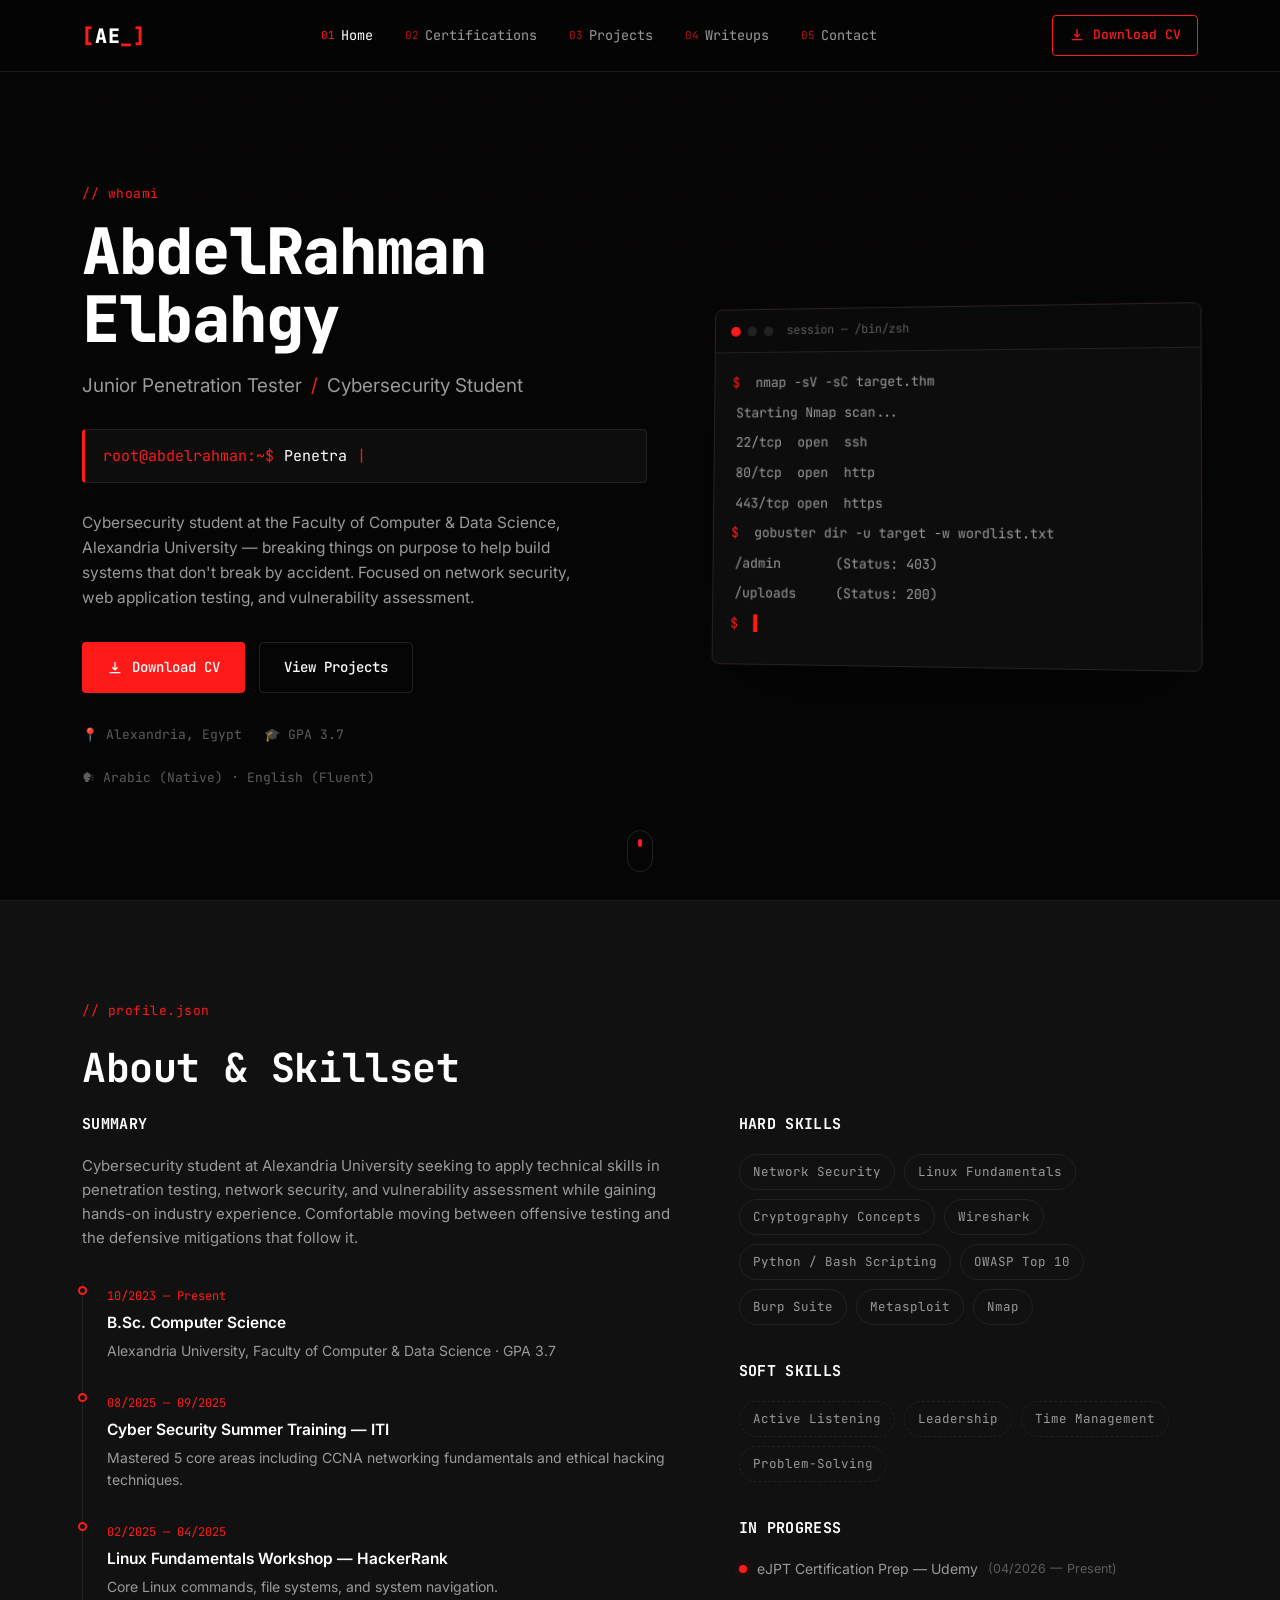
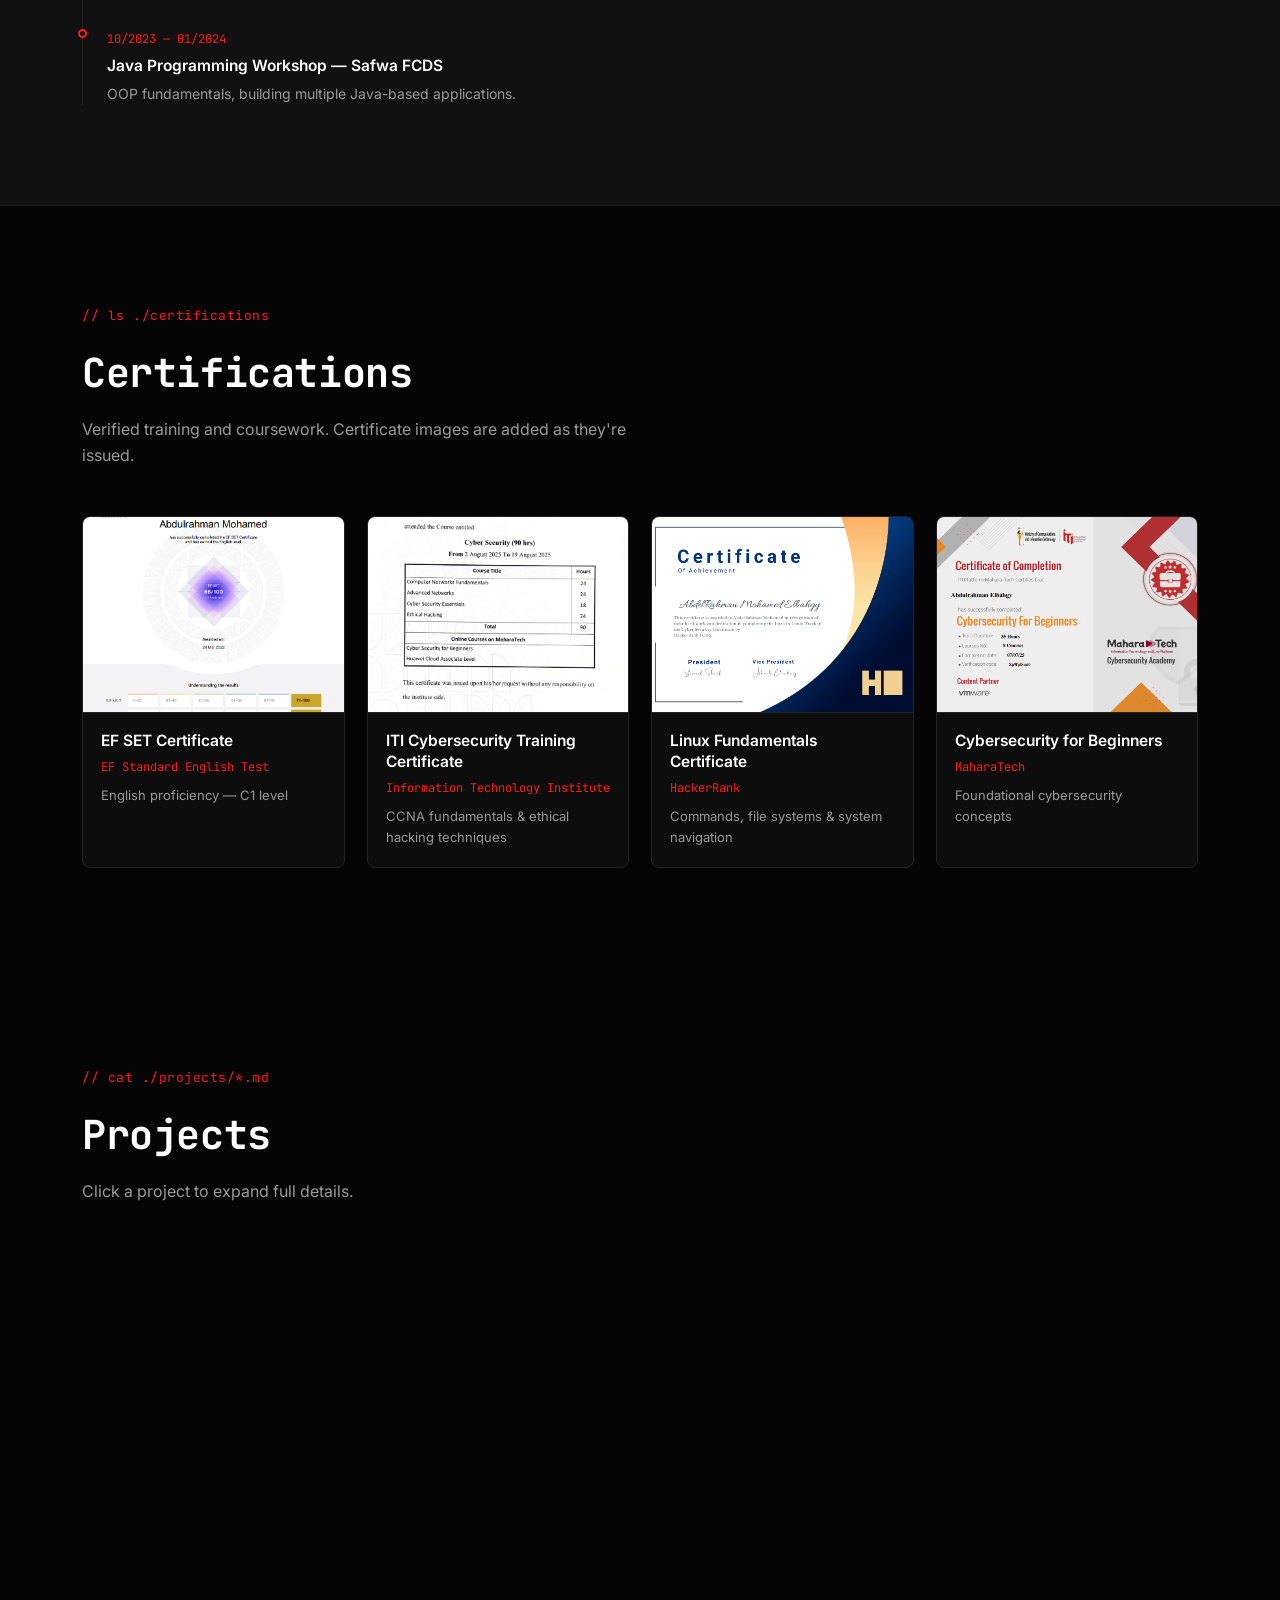
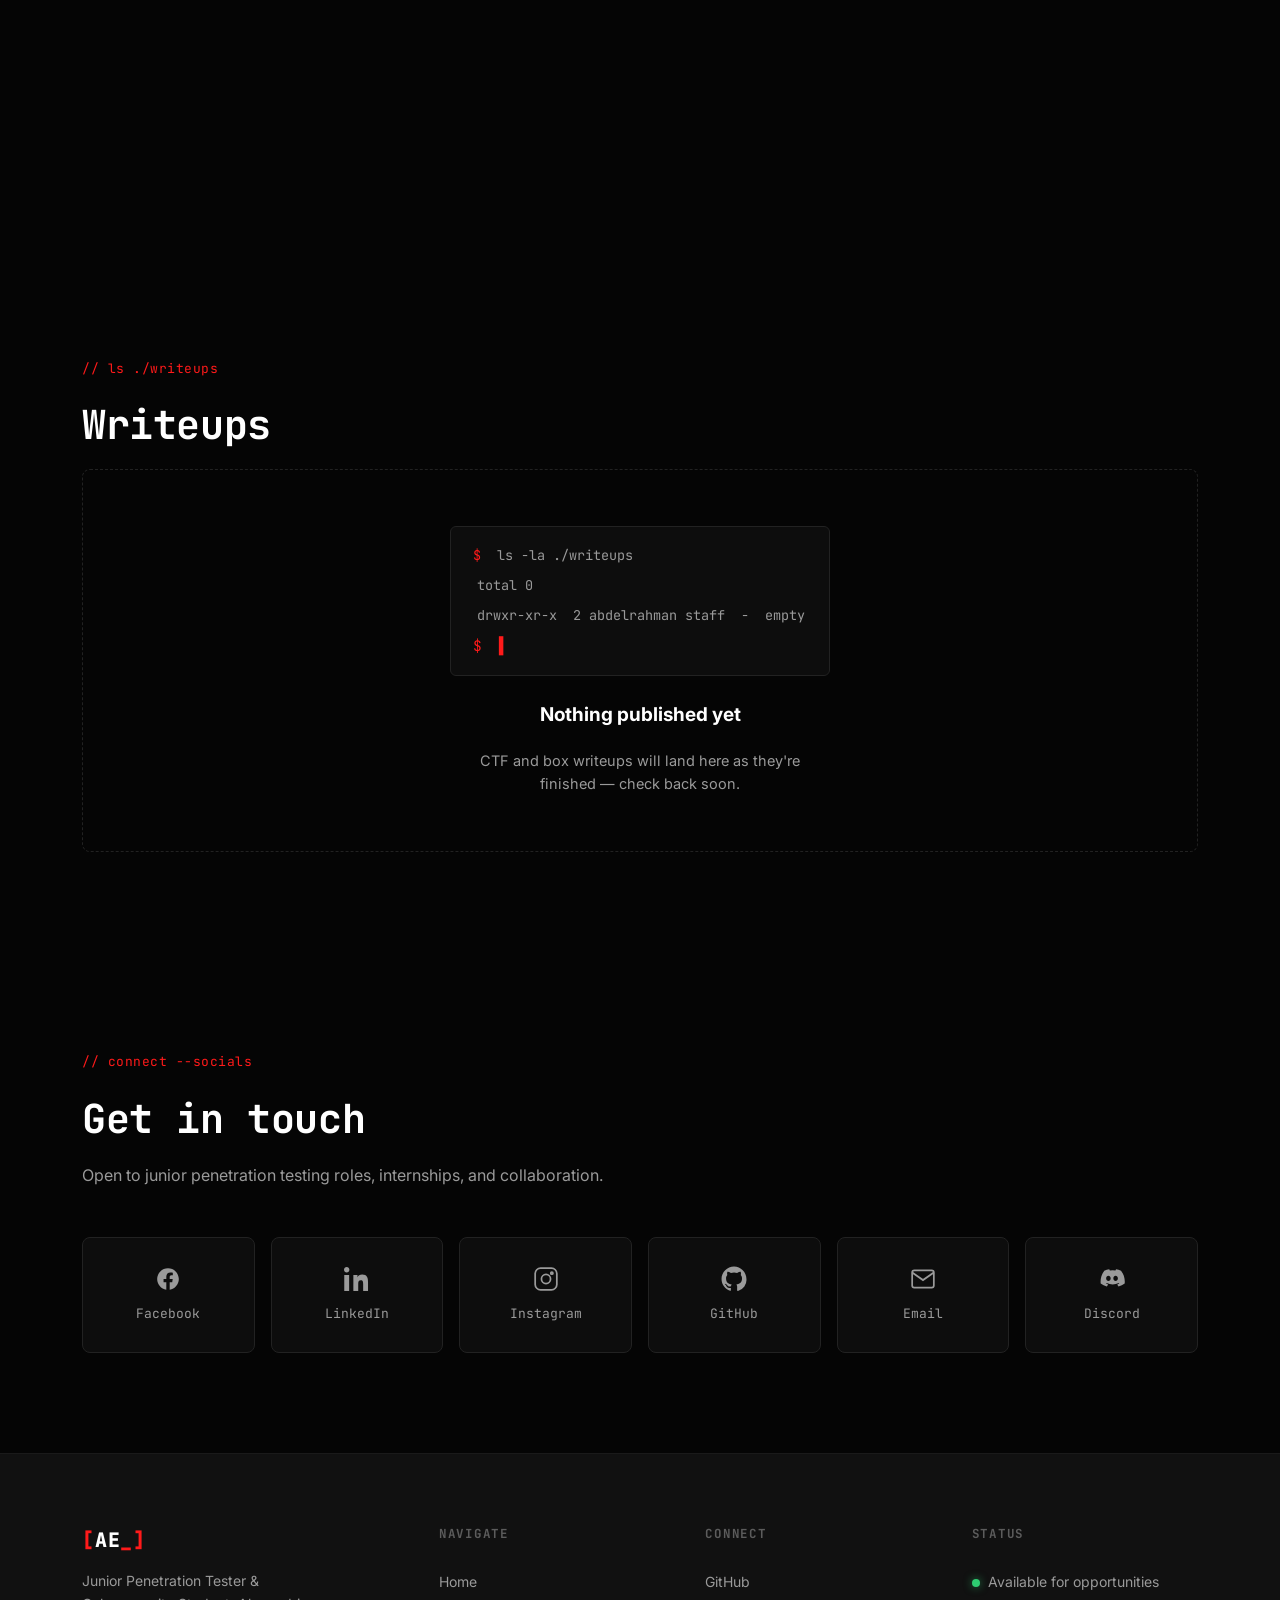
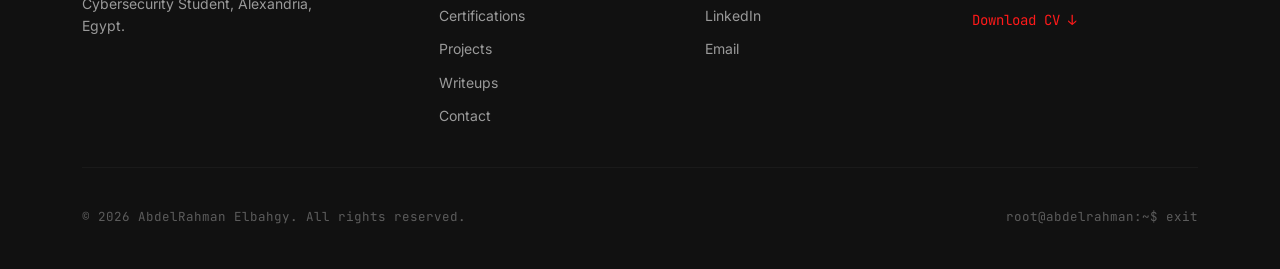
==== commit 4b3330e9: "Update certificate image source in index.html" ====
--- a/index.html
+++ b/index.html
@@ -205,7 +205,7 @@
       <article class="cert-card">
         <div class="cert-media">
           <button type="button" class="cert-expand" aria-label="View full certificate: ITI Cybersecurity Training Certificate">
-            <img src="assets/certs/iti-cybersecurity.jpg" alt="ITI Cybersecurity Training Certificate" loading="lazy"
+            <img src="assets/certs/iti-cybersecurity.png" alt="ITI Cybersecurity Training Certificate" loading="lazy"
                  onerror="this.style.display='none'; this.nextElementSibling.classList.add('show'); this.closest('.cert-expand').classList.add('no-image')">
             <div class="cert-fallback">
               <svg viewBox="0 0 24 24" width="34" height="34" fill="none" stroke="currentColor" stroke-width="1.5"><circle cx="12" cy="8" r="5"/><path d="M8.5 13.5L7 22l5-3 5 3-1.5-8.5"/></svg>
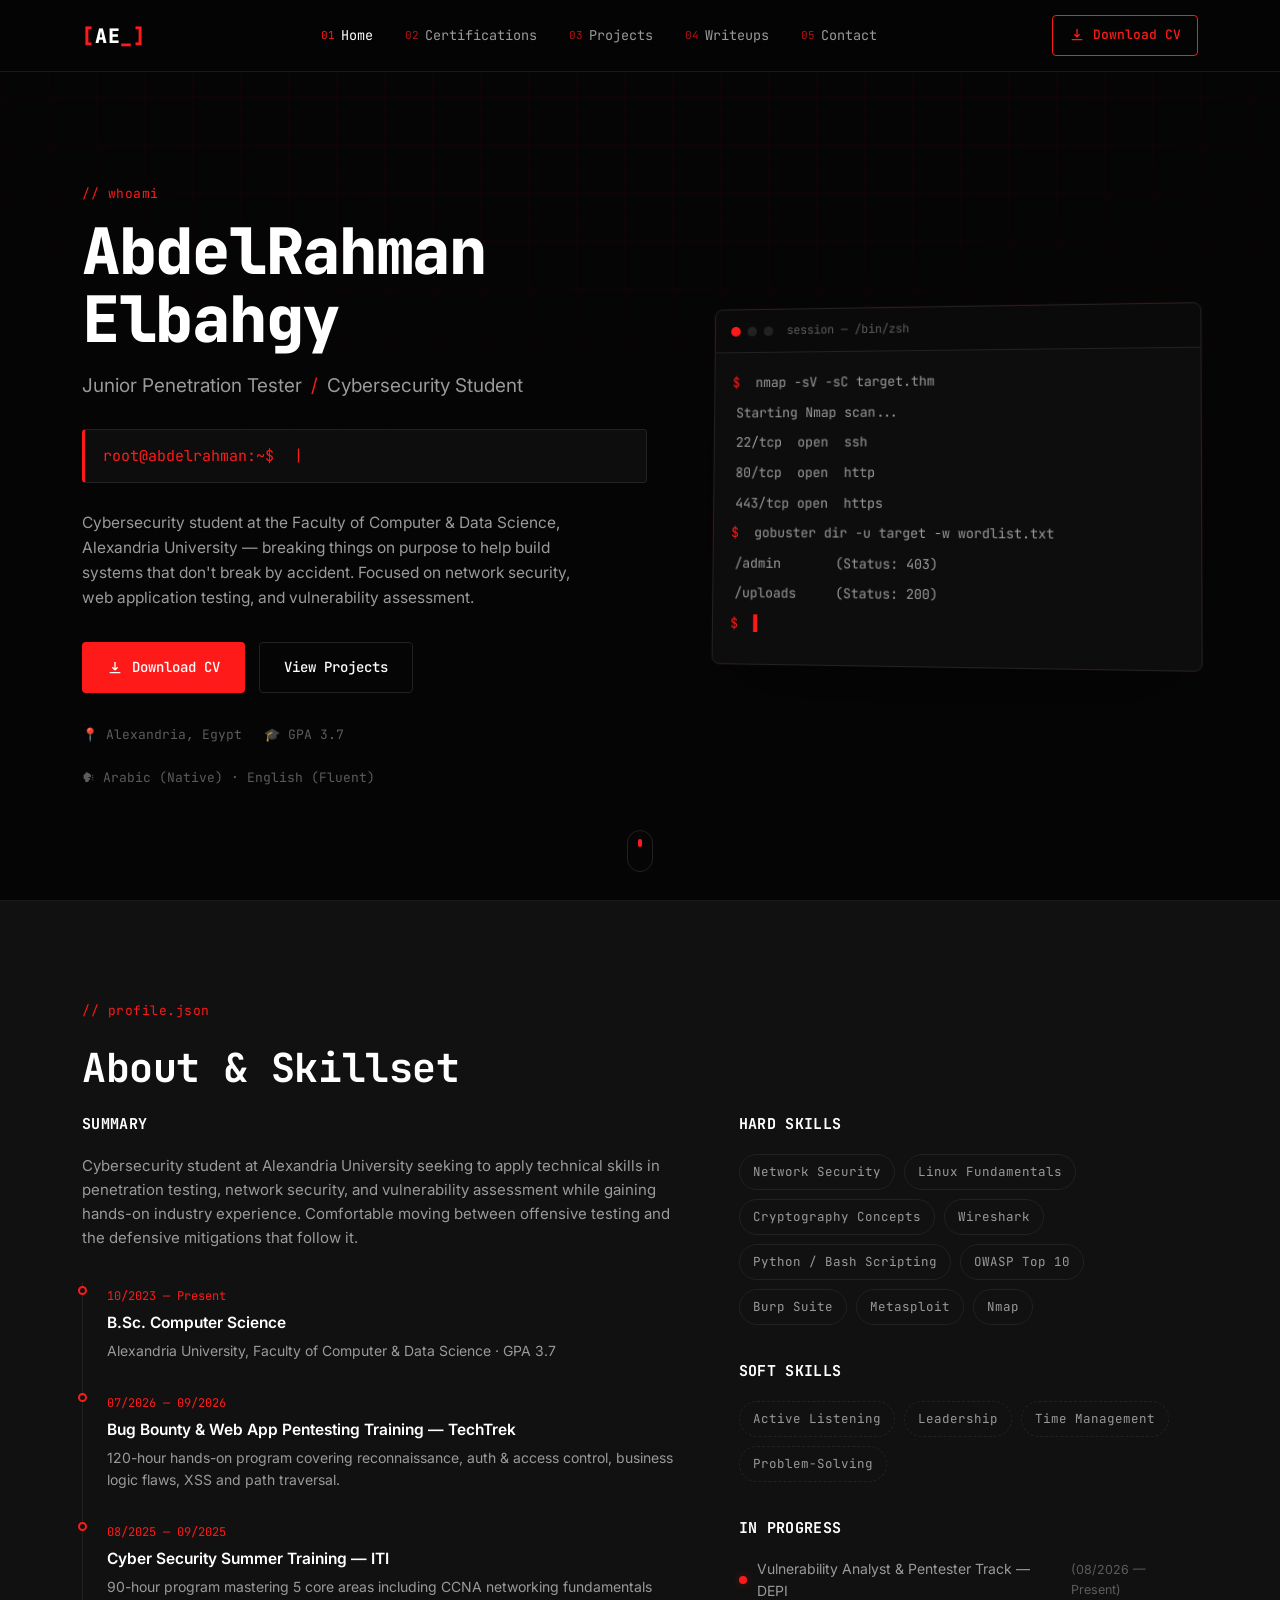
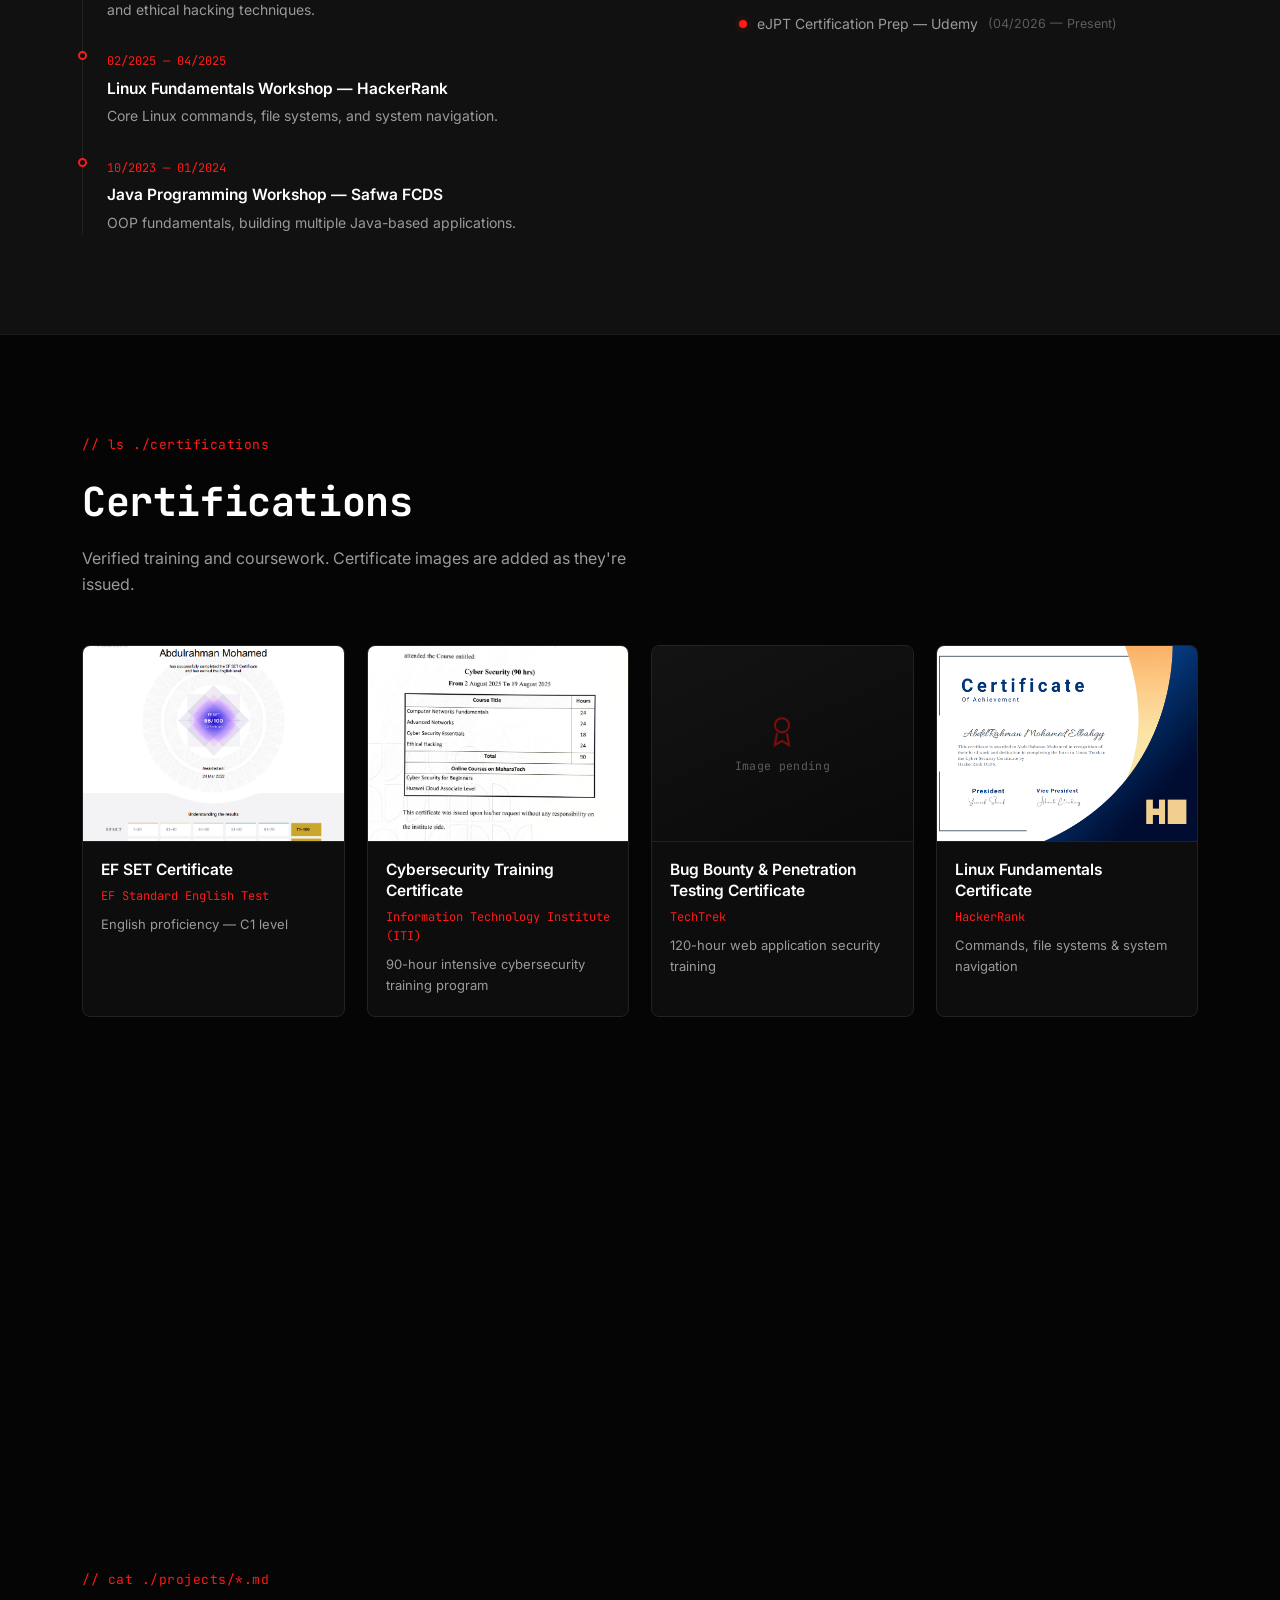
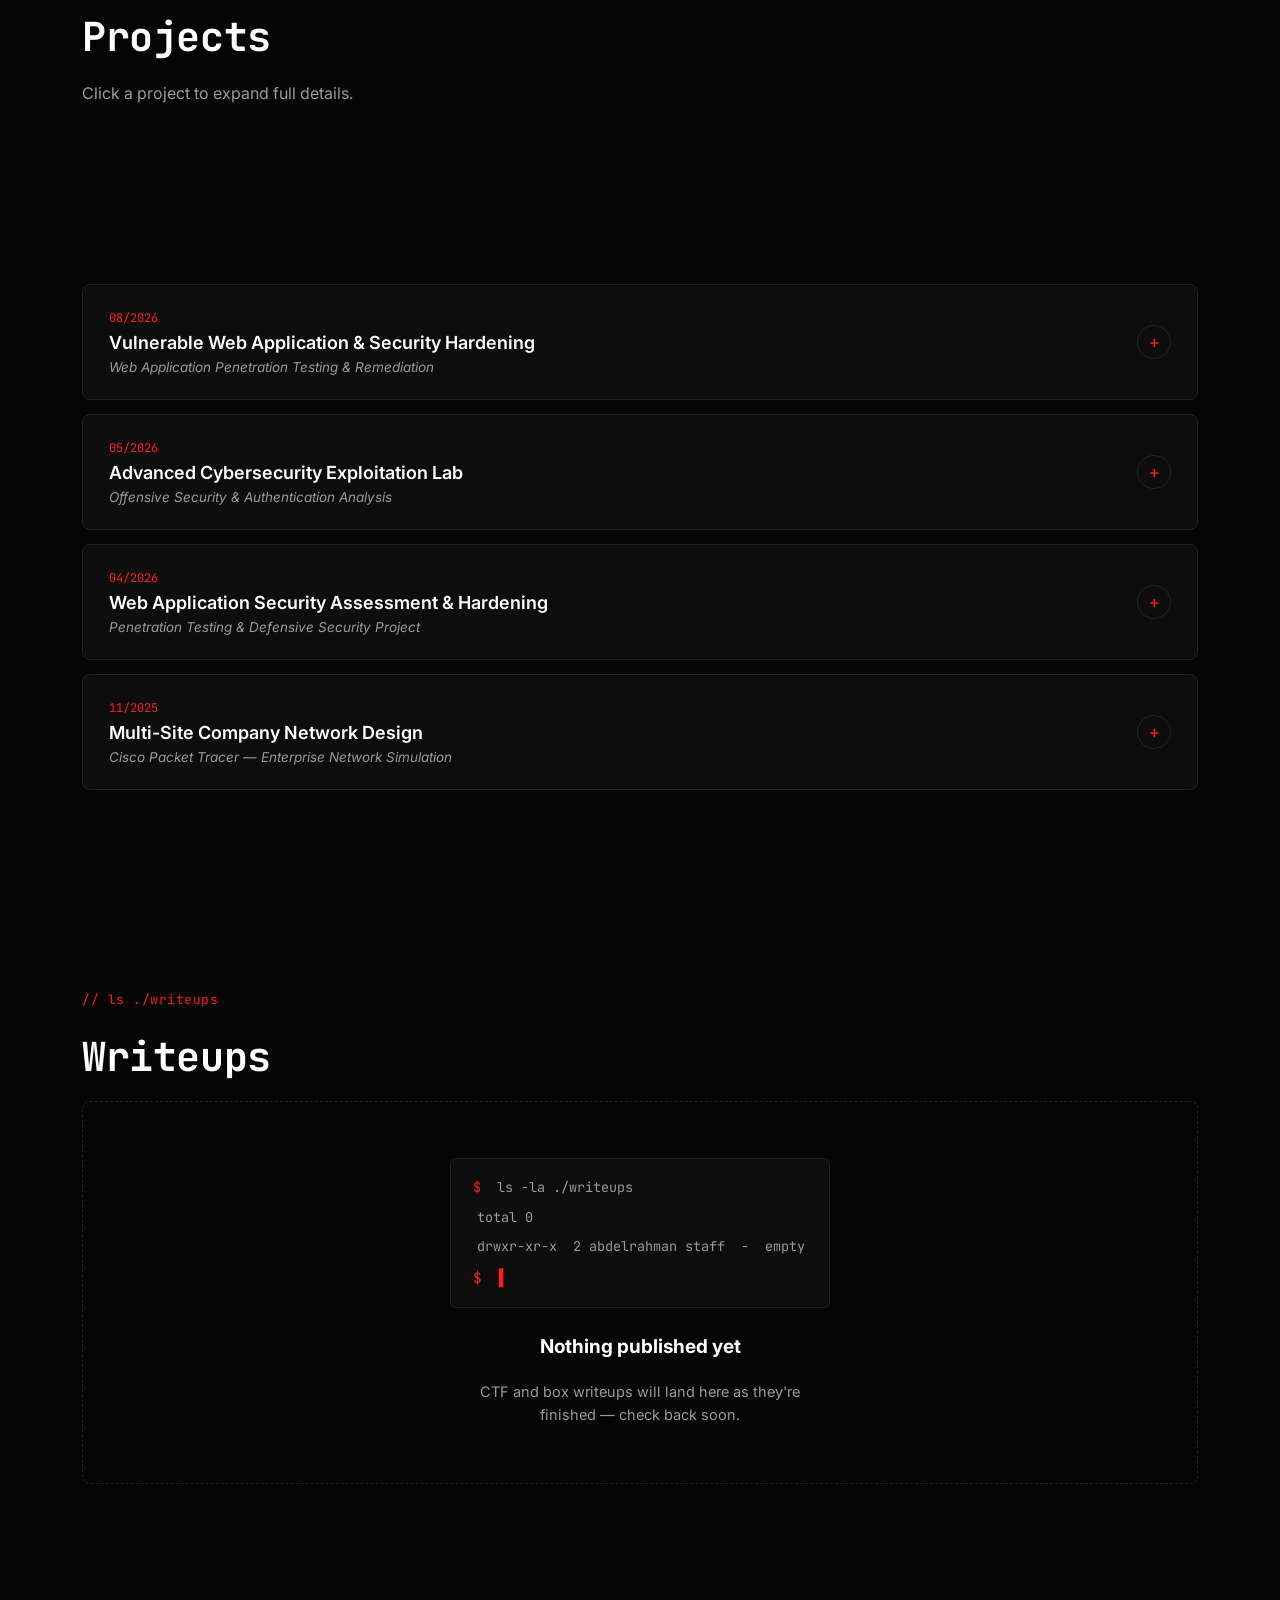
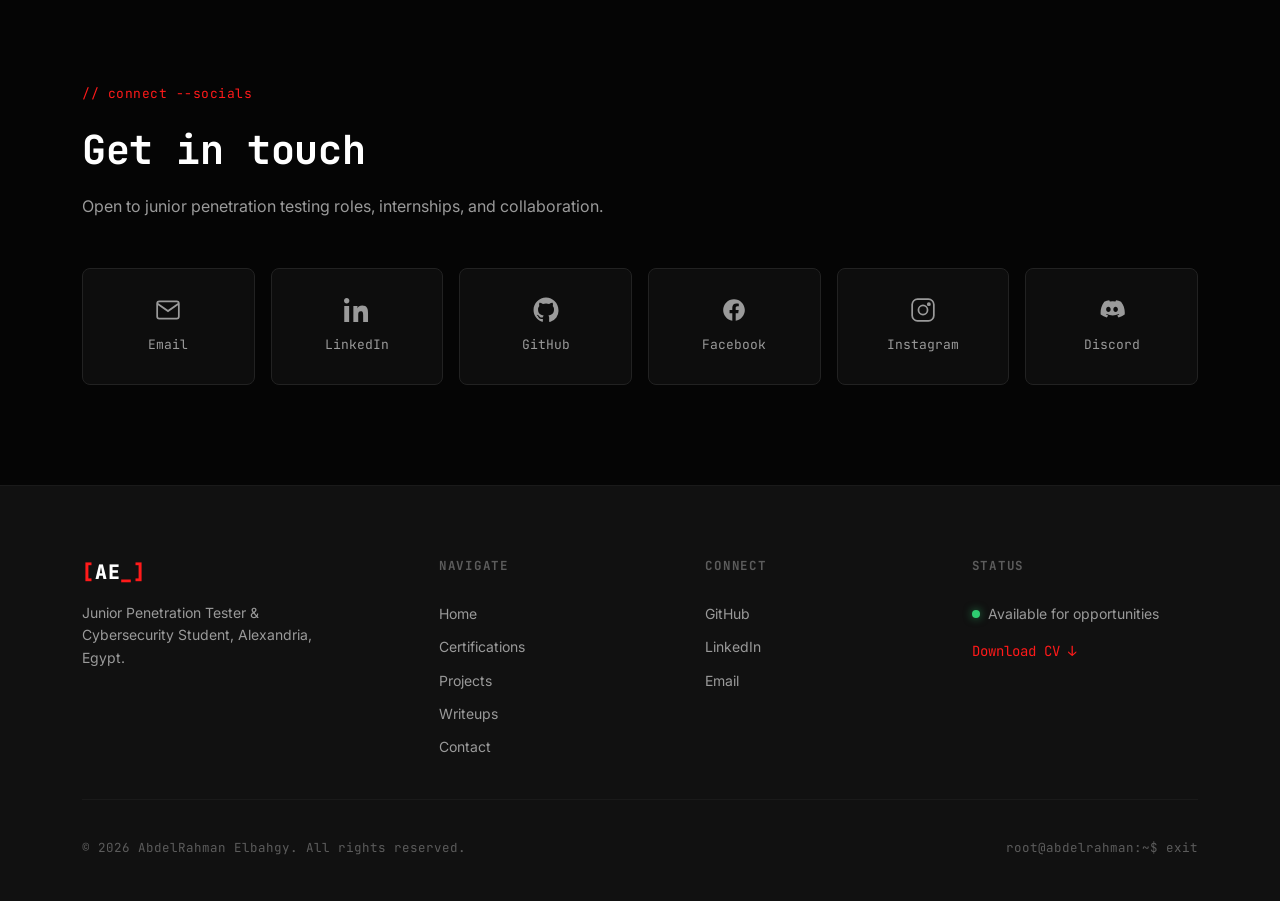
==== commit e4acf401: "Update CV links and project details in index.html Updated CV links and modified project descriptions" ====
--- a/index.html
+++ b/index.html
@@ -13,11 +13,9 @@
 </head>
 <body>
 
-<!-- ===================== NOISE / GRID OVERLAY ===================== -->
 <div class="grid-overlay" aria-hidden="true"></div>
 <div class="scanline" aria-hidden="true"></div>
 
-<!-- ===================== NAVBAR ===================== -->
 <header class="navbar" id="navbar">
   <div class="nav-inner">
     <a href="#home" class="logo">
@@ -32,7 +30,7 @@
       <a href="#contact" class="nav-link" data-nav="contact"><span class="nav-index">05</span>Contact</a>
     </nav>
 
-    <a class="nav-cta" href="assets/cv/AbdelRahman_Elbahgy_CV.pdf" download>
+    <a class="nav-cta" href="assets/cv/AbdelRahmanElbahgy.pdf" download>
       <svg viewBox="0 0 24 24" width="16" height="16" fill="none" stroke="currentColor" stroke-width="2"><path d="M12 3v12m0 0l-4-4m4 4l4-4M4 19h16"/></svg>
       Download CV
     </a>
@@ -43,7 +41,6 @@
   </div>
 </header>
 
-<!-- ===================== HERO ===================== -->
 <section class="hero" id="home">
   <div class="hero-inner">
     <div class="hero-text">
@@ -63,7 +60,7 @@
       </p>
 
       <div class="hero-actions">
-        <a href="assets/cv/AbdelRahman_Elbahgy_CV.pdf" download class="btn btn-primary">
+        <a href="assets/cv/AbdelRahmanElbahgy.pdf" download class="btn btn-primary">
           <svg viewBox="0 0 24 24" width="16" height="16" fill="none" stroke="currentColor" stroke-width="2"><path d="M12 3v12m0 0l-4-4m4 4l4-4M4 19h16"/></svg>
           Download CV
         </a>
@@ -103,7 +100,6 @@
   </a>
 </section>
 
-<!-- ===================== ABOUT / SKILLS ===================== -->
 <section class="about" id="about">
   <div class="section-inner">
     <p class="eyebrow">// profile.json</p>
@@ -123,9 +119,14 @@
             <p>Alexandria University, Faculty of Computer &amp; Data Science · GPA 3.7</p>
           </div>
           <div class="timeline-item">
+            <span class="timeline-date">07/2026 — 09/2026</span>
+            <h4>Bug Bounty &amp; Web App Pentesting Training — TechTrek</h4>
+            <p>120-hour hands-on program covering reconnaissance, auth &amp; access control, business logic flaws, XSS and path traversal.</p>
+          </div>
+          <div class="timeline-item">
             <span class="timeline-date">08/2025 — 09/2025</span>
             <h4>Cyber Security Summer Training — ITI</h4>
-            <p>Mastered 5 core areas including CCNA networking fundamentals and ethical hacking techniques.</p>
+            <p>90-hour program mastering 5 core areas including CCNA networking fundamentals and ethical hacking techniques.</p>
           </div>
           <div class="timeline-item">
             <span class="timeline-date">02/2025 — 04/2025</span>
@@ -164,6 +165,7 @@
 
         <h3 class="mt">In Progress</h3>
         <ul class="progress-list">
+          <li><span class="progress-dot"></span> Vulnerability Analyst &amp; Pentester Track — DEPI <em>(08/2026 — Present)</em></li>
           <li><span class="progress-dot"></span> eJPT Certification Prep — Udemy <em>(04/2026 — Present)</em></li>
         </ul>
       </div>
@@ -171,7 +173,6 @@
   </div>
 </section>
 
-<!-- ===================== CERTIFICATIONS ===================== -->
 <section class="certifications" id="certifications">
   <div class="section-inner">
     <p class="eyebrow">// ls ./certifications</p>
@@ -218,9 +219,31 @@
           </button>
         </div>
         <div class="cert-info">
-          <h3>ITI Cybersecurity Training Certificate</h3>
-          <p class="cert-issuer">Information Technology Institute</p>
-          <p class="cert-detail">CCNA fundamentals &amp; ethical hacking techniques</p>
+          <h3>Cybersecurity Training Certificate</h3>
+          <p class="cert-issuer">Information Technology Institute (ITI)</p>
+          <p class="cert-detail">90-hour intensive cybersecurity training program</p>
+        </div>
+      </article>
+
+      <article class="cert-card">
+        <div class="cert-media">
+          <button type="button" class="cert-expand" aria-label="View full certificate: Bug Bounty &amp; Penetration Testing Certificate">
+            <img src="assets/certs/TechTrekBugCertificate.jpg" alt="Bug Bounty &amp; Penetration Testing Certificate" loading="lazy"
+                 onerror="this.style.display='none'; this.nextElementSibling.classList.add('show'); this.closest('.cert-expand').classList.add('no-image')">
+            <div class="cert-fallback">
+              <svg viewBox="0 0 24 24" width="34" height="34" fill="none" stroke="currentColor" stroke-width="1.5"><circle cx="12" cy="8" r="5"/><path d="M8.5 13.5L7 22l5-3 5 3-1.5-8.5"/></svg>
+              <span>Image pending</span>
+            </div>
+            <span class="cert-zoom-hint">
+              <svg viewBox="0 0 24 24" width="16" height="16" fill="none" stroke="currentColor" stroke-width="2"><circle cx="11" cy="11" r="7"/><path d="M21 21l-4.3-4.3M11 8v6M8 11h6"/></svg>
+              View full
+            </span>
+          </button>
+        </div>
+        <div class="cert-info">
+          <h3>Bug Bounty &amp; Penetration Testing Certificate</h3>
+          <p class="cert-issuer">TechTrek</p>
+          <p class="cert-detail">120-hour web application security training</p>
         </div>
       </article>
 
@@ -272,7 +295,6 @@
   </div>
 </section>
 
-<!-- ===================== PROJECTS ===================== -->
 <section class="projects" id="projects">
   <div class="section-inner">
     <p class="eyebrow">// cat ./projects/*.md</p>
@@ -280,6 +302,50 @@
     <p class="section-sub">Click a project to expand full details.</p>
 
     <div class="project-list" id="projectList">
+
+      <article class="project-card">
+        <button class="project-head" aria-expanded="false">
+          <div class="project-head-text">
+            <span class="project-date">09/2026</span>
+            <h3>Leantime Web Application Penetration Test</h3>
+            <p class="project-tagline">Web Application Security Assessment</p>
+          </div>
+          <span class="project-toggle" aria-hidden="true">+</span>
+        </button>
+        <div class="project-body">
+          <div class="project-body-inner">
+            <p>Conducted a penetration test on the Leantime open-source web application, performing
+              reconnaissance, enumeration, vulnerability assessment, and exploitation to identify and
+              document security weaknesses.</p>
+            <div class="project-tags">
+              <span>Reconnaissance</span><span>Enumeration</span><span>Vulnerability Assessment</span>
+              <span>Exploitation</span><span>Open Source</span>
+            </div>
+          </div>
+        </div>
+      </article>
+
+      <article class="project-card">
+        <button class="project-head" aria-expanded="false">
+          <div class="project-head-text">
+            <span class="project-date">08/2026</span>
+            <h3>Vulnerable Web Application &amp; Security Hardening</h3>
+            <p class="project-tagline">Web Application Penetration Testing &amp; Remediation</p>
+          </div>
+          <span class="project-toggle" aria-hidden="true">+</span>
+        </button>
+        <div class="project-body">
+          <div class="project-body-inner">
+            <p>Developed a deliberately vulnerable web application, performed penetration testing to
+              identify security vulnerabilities, then implemented security patches and validated the
+              fixes through a follow-up security assessment.</p>
+            <div class="project-tags">
+              <span>Vulnerable App Design</span><span>Penetration Testing</span><span>Patching</span>
+              <span>Regression Testing</span>
+            </div>
+          </div>
+        </div>
+      </article>
 
       <article class="project-card">
         <button class="project-head" aria-expanded="false">
@@ -345,31 +411,10 @@
         </div>
       </article>
 
-      <article class="project-card">
-        <button class="project-head" aria-expanded="false">
-          <div class="project-head-text">
-            <span class="project-date">12/2024</span>
-            <h3>University Management System Database</h3>
-            <p class="project-tagline">MS SQL Server — Database Design Project</p>
-          </div>
-          <span class="project-toggle" aria-hidden="true">+</span>
-        </button>
-        <div class="project-body">
-          <div class="project-body-inner">
-            <p>Designed a university management system database in MS SQL Server, architecting a 6-table
-              relational schema with 20+ SQL queries for efficient data management, retrieval, and reporting.</p>
-            <div class="project-tags">
-              <span>MS SQL Server</span><span>Relational Design</span><span>Query Optimization</span>
-            </div>
-          </div>
-        </div>
-      </article>
-
     </div>
   </div>
 </section>
 
-<!-- ===================== WRITEUPS ===================== -->
 <section class="writeups" id="writeups">
   <div class="section-inner">
     <p class="eyebrow">// ls ./writeups</p>
@@ -388,7 +433,6 @@
   </div>
 </section>
 
-<!-- ===================== CONTACT ===================== -->
 <section class="contact" id="contact">
   <div class="section-inner">
     <p class="eyebrow">// connect --socials</p>
@@ -396,25 +440,25 @@
     <p class="section-sub">Open to junior penetration testing roles, internships, and collaboration.</p>
 
     <div class="social-grid">
-      <a href="https://www.facebook.com/abdelrahman.elbahge.7/" class="social-card" data-social="facebook" target="_blank" rel="noopener">
-        <svg viewBox="0 0 24 24" width="26" height="26" fill="currentColor"><path d="M22 12.06C22 6.5 17.52 2 12 2S2 6.5 2 12.06C2 17.08 5.66 21.23 10.44 22v-7.03H7.9v-2.91h2.54V9.85c0-2.5 1.49-3.89 3.77-3.89 1.09 0 2.24.2 2.24.2v2.46h-1.26c-1.24 0-1.63.77-1.63 1.56v1.88h2.78l-.44 2.91h-2.34V22C18.34 21.23 22 17.08 22 12.06z"/></svg>
-        <span>Facebook</span>
+      <a href="mailto:abdelrahman.elbahgyy@gmail.com" class="social-card" data-social="email">
+        <svg viewBox="0 0 24 24" width="26" height="26" fill="none" stroke="currentColor" stroke-width="1.6"><rect x="2" y="4" width="20" height="16" rx="2"/><path d="M2 6l10 7 10-7"/></svg>
+        <span>Email</span>
       </a>
       <a href="https://www.linkedin.com/in/abdulrahmanelbahgy" class="social-card" data-social="linkedin" target="_blank" rel="noopener">
         <svg viewBox="0 0 24 24" width="26" height="26" fill="currentColor"><path d="M4.98 3.5C4.98 4.88 3.87 6 2.5 6S0 4.88 0 3.5 1.12 1 2.5 1s2.48 1.12 2.48 2.5zM.24 8.25h4.5V23H.24V8.25zM8.13 8.25h4.31v2.02h.06c.6-1.13 2.07-2.33 4.27-2.33 4.57 0 5.41 3 5.41 6.9V23h-4.5v-6.34c0-1.51-.03-3.46-2.11-3.46-2.11 0-2.44 1.65-2.44 3.35V23h-4.5V8.25z"/></svg>
         <span>LinkedIn</span>
       </a>
+      <a href="https://github.com/abdelrahmanelbahgy" class="social-card" data-social="github" target="_blank" rel="noopener">
+        <svg viewBox="0 0 24 24" width="26" height="26" fill="currentColor"><path d="M12 .5C5.73.5.5 5.73.5 12c0 5.08 3.29 9.39 7.86 10.91.57.1.78-.25.78-.55 0-.27-.01-1.17-.02-2.12-3.2.7-3.88-1.36-3.88-1.36-.52-1.33-1.28-1.68-1.28-1.68-1.05-.72.08-.7.08-.7 1.16.08 1.77 1.19 1.77 1.19 1.03 1.77 2.7 1.26 3.36.96.1-.75.4-1.26.73-1.55-2.55-.29-5.24-1.28-5.24-5.7 0-1.26.45-2.29 1.19-3.09-.12-.29-.52-1.46.11-3.05 0 0 .97-.31 3.18 1.18a11 11 0 0 1 5.79 0c2.2-1.49 3.17-1.18 3.17-1.18.64 1.59.24 2.76.12 3.05.74.8 1.18 1.83 1.18 3.09 0 4.43-2.7 5.4-5.27 5.69.42.36.78 1.08.78 2.17 0 1.57-.01 2.83-.01 3.22 0 .31.2.66.79.55A10.52 10.52 0 0 0 23.5 12c0-6.27-5.23-11.5-11.5-11.5z"/></svg>
+        <span>GitHub</span>
+      </a>
+      <a href="https://www.facebook.com/abdelrahman.elbahge.7/" class="social-card" data-social="facebook" target="_blank" rel="noopener">
+        <svg viewBox="0 0 24 24" width="26" height="26" fill="currentColor"><path d="M22 12.06C22 6.5 17.52 2 12 2S2 6.5 2 12.06C2 17.08 5.66 21.23 10.44 22v-7.03H7.9v-2.91h2.54V9.85c0-2.5 1.49-3.89 3.77-3.89 1.09 0 2.24.2 2.24.2v2.46h-1.26c-1.24 0-1.63.77-1.63 1.56v1.88h2.78l-.44 2.91h-2.34V22C18.34 21.23 22 17.08 22 12.06z"/></svg>
+        <span>Facebook</span>
+      </a>
       <a href="https://www.instagram.com/abdulrahman_elbahgy/" class="social-card" data-social="instagram" target="_blank" rel="noopener">
         <svg viewBox="0 0 24 24" width="26" height="26" fill="none" stroke="currentColor" stroke-width="1.6"><rect x="2" y="2" width="20" height="20" rx="5"/><circle cx="12" cy="12" r="4.2"/><circle cx="17.4" cy="6.6" r="1"/></svg>
         <span>Instagram</span>
-      </a>
-      <a href="https://github.com/AbduLz3" class="social-card" data-social="github" target="_blank" rel="noopener">
-        <svg viewBox="0 0 24 24" width="26" height="26" fill="currentColor"><path d="M12 .5C5.73.5.5 5.73.5 12c0 5.08 3.29 9.39 7.86 10.91.57.1.78-.25.78-.55 0-.27-.01-1.17-.02-2.12-3.2.7-3.88-1.36-3.88-1.36-.52-1.33-1.28-1.68-1.28-1.68-1.05-.72.08-.7.08-.7 1.16.08 1.77 1.19 1.77 1.19 1.03 1.77 2.7 1.26 3.36.96.1-.75.4-1.26.73-1.55-2.55-.29-5.24-1.28-5.24-5.7 0-1.26.45-2.29 1.19-3.09-.12-.29-.52-1.46.11-3.05 0 0 .97-.31 3.18 1.18a11 11 0 0 1 5.79 0c2.2-1.49 3.17-1.18 3.17-1.18.64 1.59.24 2.76.12 3.05.74.8 1.18 1.83 1.18 3.09 0 4.43-2.7 5.4-5.27 5.69.42.36.78 1.08.78 2.17 0 1.57-.01 2.83-.01 3.22 0 .31.2.66.79.55A10.52 10.52 0 0 0 23.5 12c0-6.27-5.23-11.5-11.5-11.5z"/></svg>
-        <span>GitHub</span>
-      </a>
-      <a href="mailto:abdelrahman.elbahgyy@gmail.com" class="social-card" data-social="email">
-        <svg viewBox="0 0 24 24" width="26" height="26" fill="none" stroke="currentColor" stroke-width="1.6"><rect x="2" y="4" width="20" height="16" rx="2"/><path d="M2 6l10 7 10-7"/></svg>
-        <span>Email</span>
       </a>
       <a href="https://discord.com/users/474242087693582337" class="social-card" data-social="discord" target="_blank" rel="noopener">
         <svg viewBox="0 0 24 24" width="26" height="26" fill="currentColor"><path d="M20.32 4.37a18.6 18.6 0 0 0-4.6-1.43 12.7 12.7 0 0 0-.57 1.17 17.2 17.2 0 0 0-5.1 0 12.4 12.4 0 0 0-.58-1.17 18.5 18.5 0 0 0-4.6 1.43C1.9 8.4 1.2 12.3 1.55 16.15a18.7 18.7 0 0 0 5.67 2.87c.46-.63.87-1.3 1.22-2a12 12 0 0 1-1.92-.93c.16-.12.32-.24.47-.37a13.3 13.3 0 0 0 11.3 0c.16.13.32.25.47.37-.6.36-1.25.68-1.93.93.35.7.76 1.37 1.22 2a18.6 18.6 0 0 0 5.67-2.87c.42-4.47-.72-8.33-3.4-11.78zM8.68 13.8c-1.14 0-2.07-1.05-2.07-2.35 0-1.29.9-2.35 2.07-2.35 1.18 0 2.1 1.07 2.08 2.35 0 1.3-.9 2.35-2.08 2.35zm6.65 0c-1.14 0-2.07-1.05-2.07-2.35 0-1.29.9-2.35 2.07-2.35 1.18 0 2.1 1.07 2.08 2.35 0 1.3-.9 2.35-2.08 2.35z"/></svg>
@@ -424,7 +468,6 @@
   </div>
 </section>
 
-<!-- ===================== FOOTER ===================== -->
 <footer class="footer">
   <div class="footer-inner">
     <div class="footer-top">
@@ -444,7 +487,7 @@
 
       <div class="footer-col">
         <h4>Connect</h4>
-        <a href="https://github.com/AbduLz3" target="_blank" rel="noopener">GitHub</a>
+        <a href="https://github.com/abdelrahmanelbahgy" target="_blank" rel="noopener">GitHub</a>
         <a href="https://www.linkedin.com/in/abdulrahmanelbahgy" target="_blank" rel="noopener">LinkedIn</a>
         <a href="mailto:abdelrahman.elbahgyy@gmail.com">Email</a>
       </div>
@@ -452,7 +495,7 @@
       <div class="footer-col">
         <h4>Status</h4>
         <p class="status-line"><span class="status-dot"></span> Available for opportunities</p>
-        <a href="assets/cv/AbdelRahman_Elbahgy_CV.pdf" download class="footer-cv">Download CV ↓</a>
+        <a href="assets/cv/AbdelRahmanElbahgy.pdf" download class="footer-cv">Download CV ↓</a>
       </div>
     </div>
 
@@ -467,7 +510,6 @@
   </button>
 </footer>
 
-<!-- ===================== CERT LIGHTBOX ===================== -->
 <div class="lightbox" id="lightbox" aria-hidden="true">
   <div class="lightbox-backdrop" data-lightbox-close></div>
   <div class="lightbox-content" role="dialog" aria-modal="true" aria-labelledby="lightboxCaption">
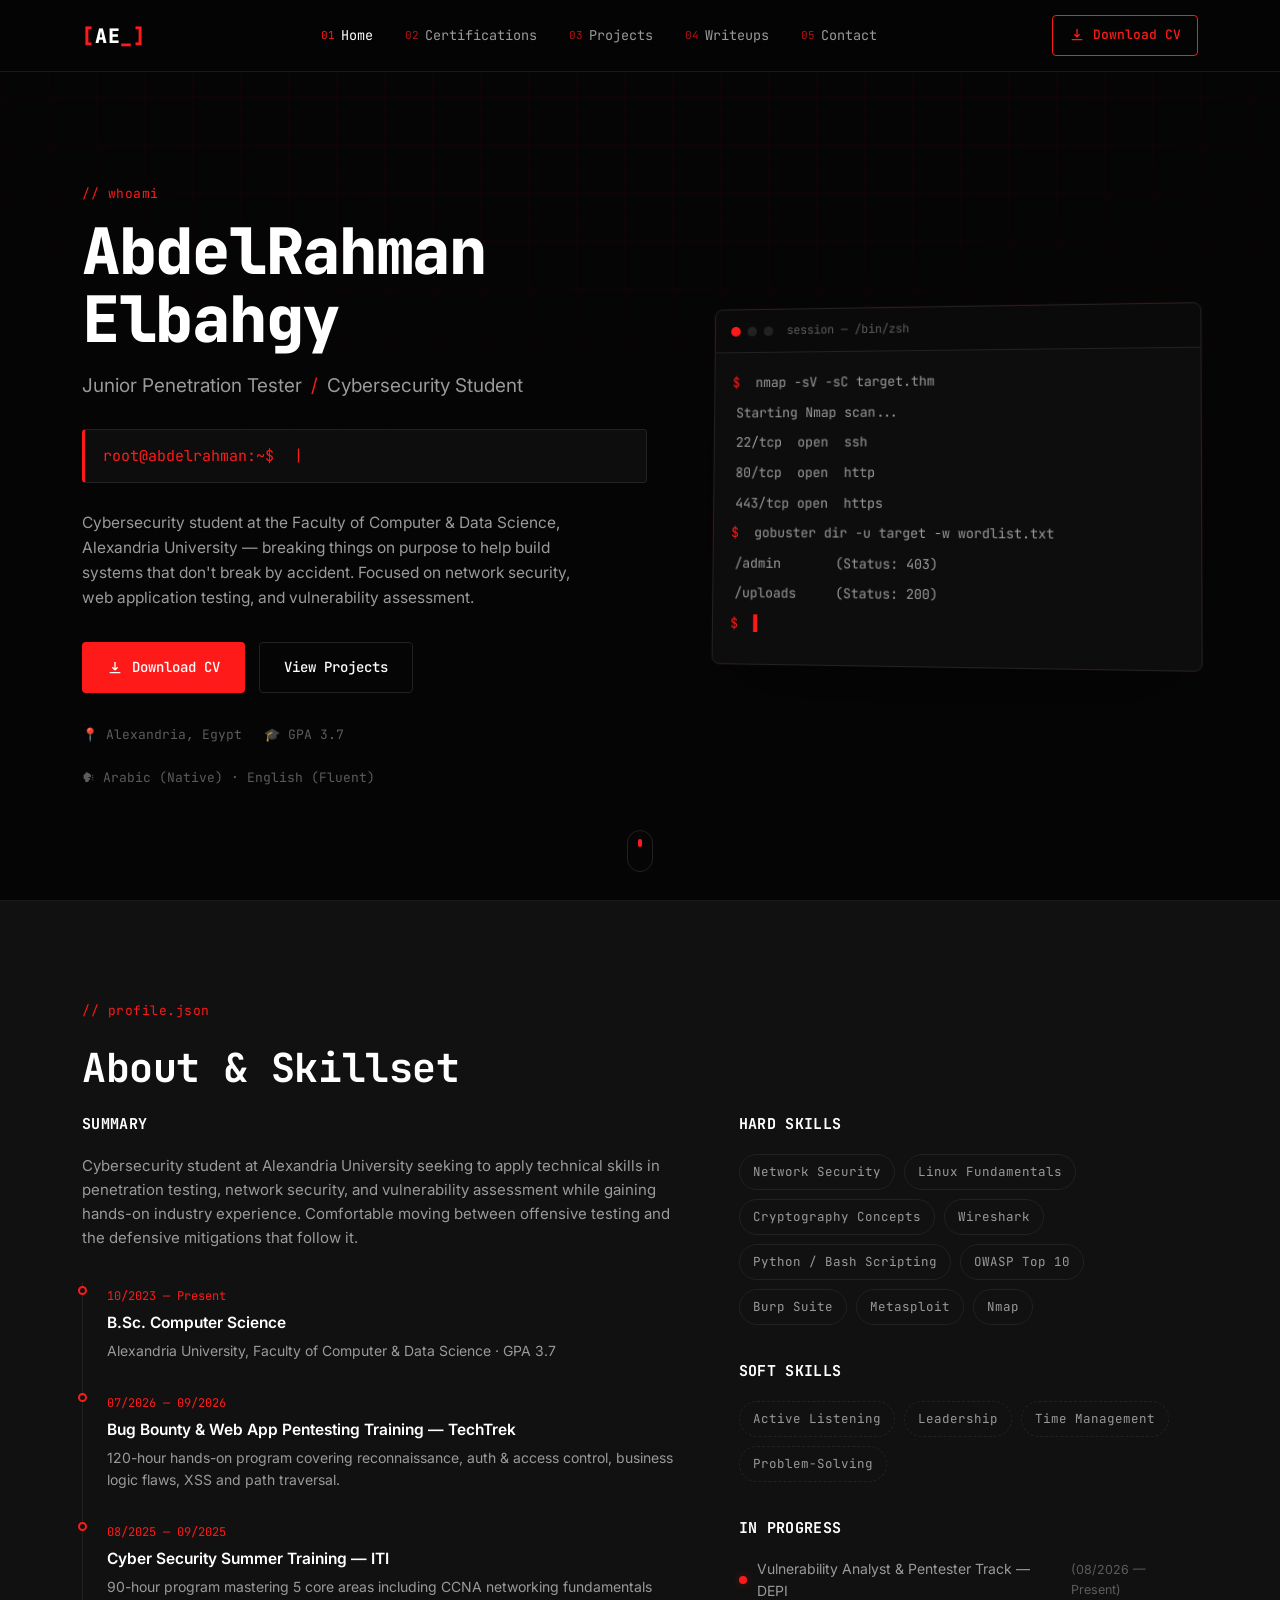
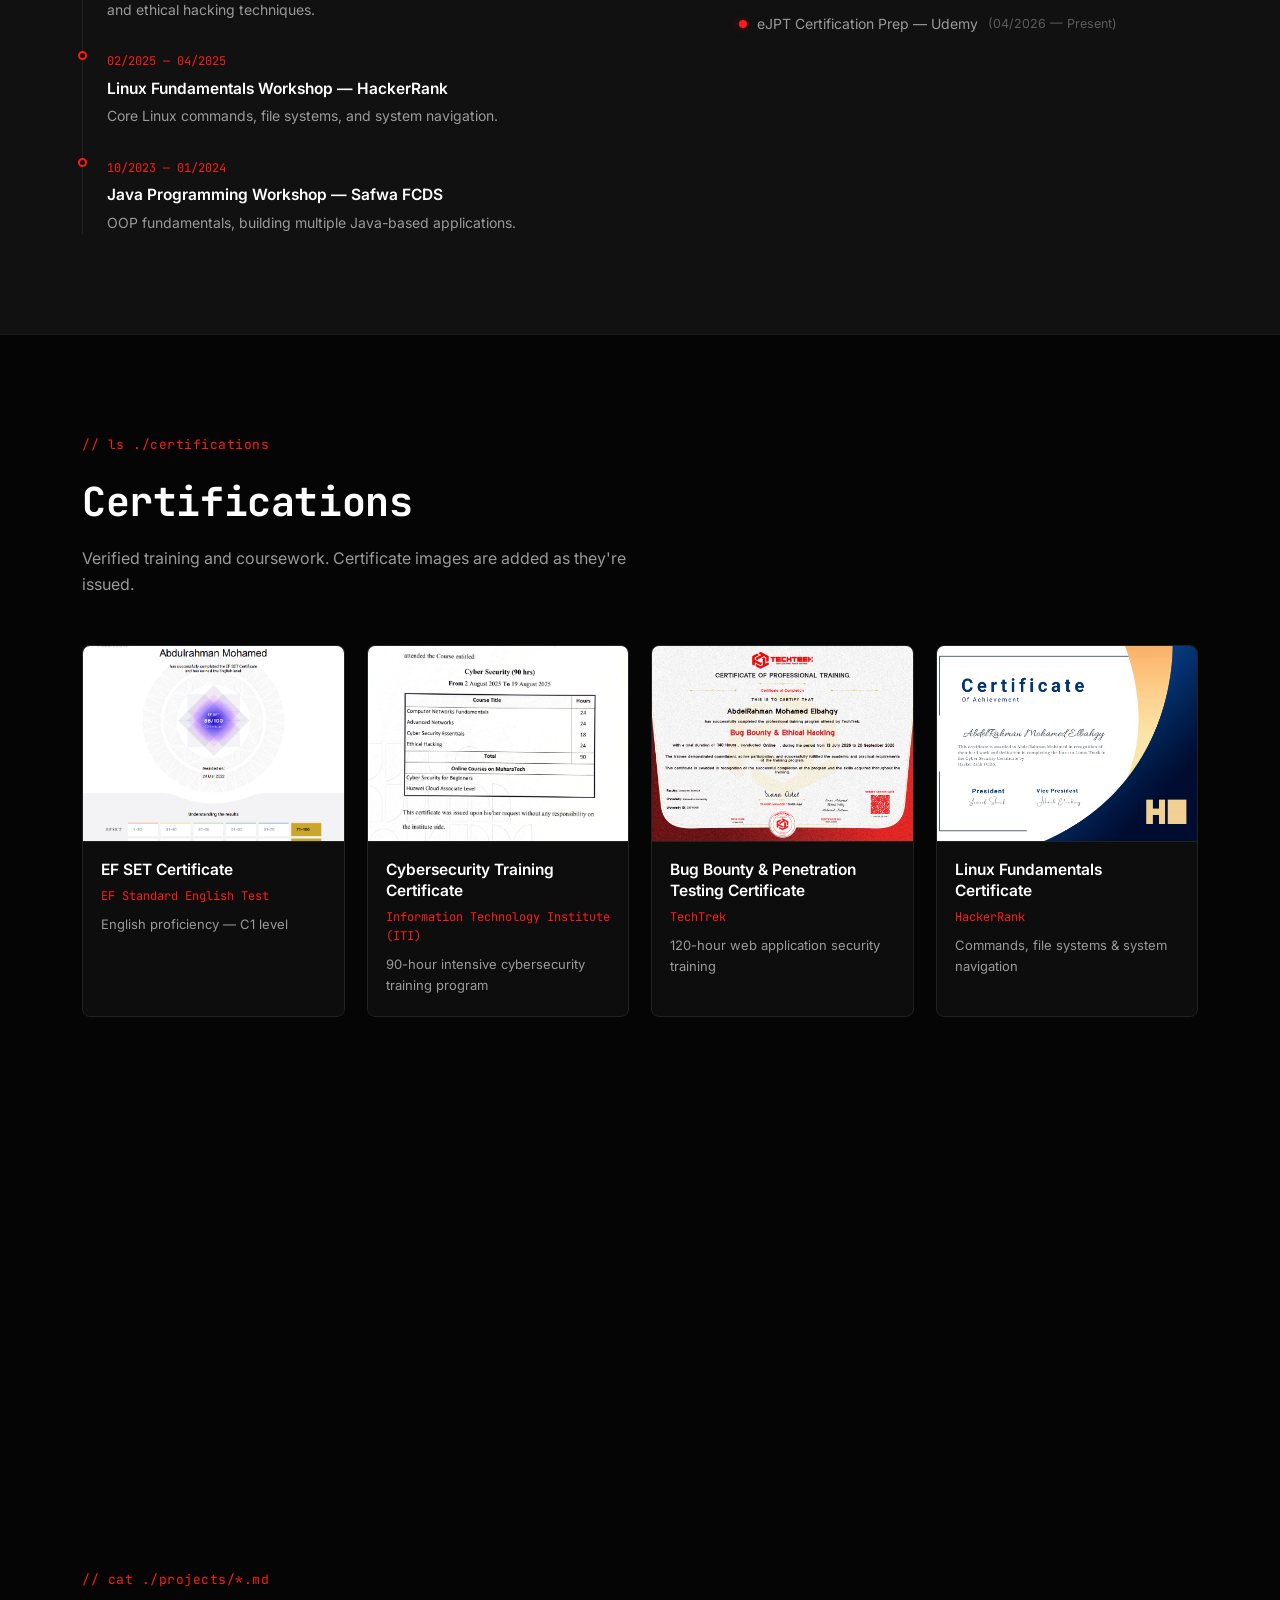
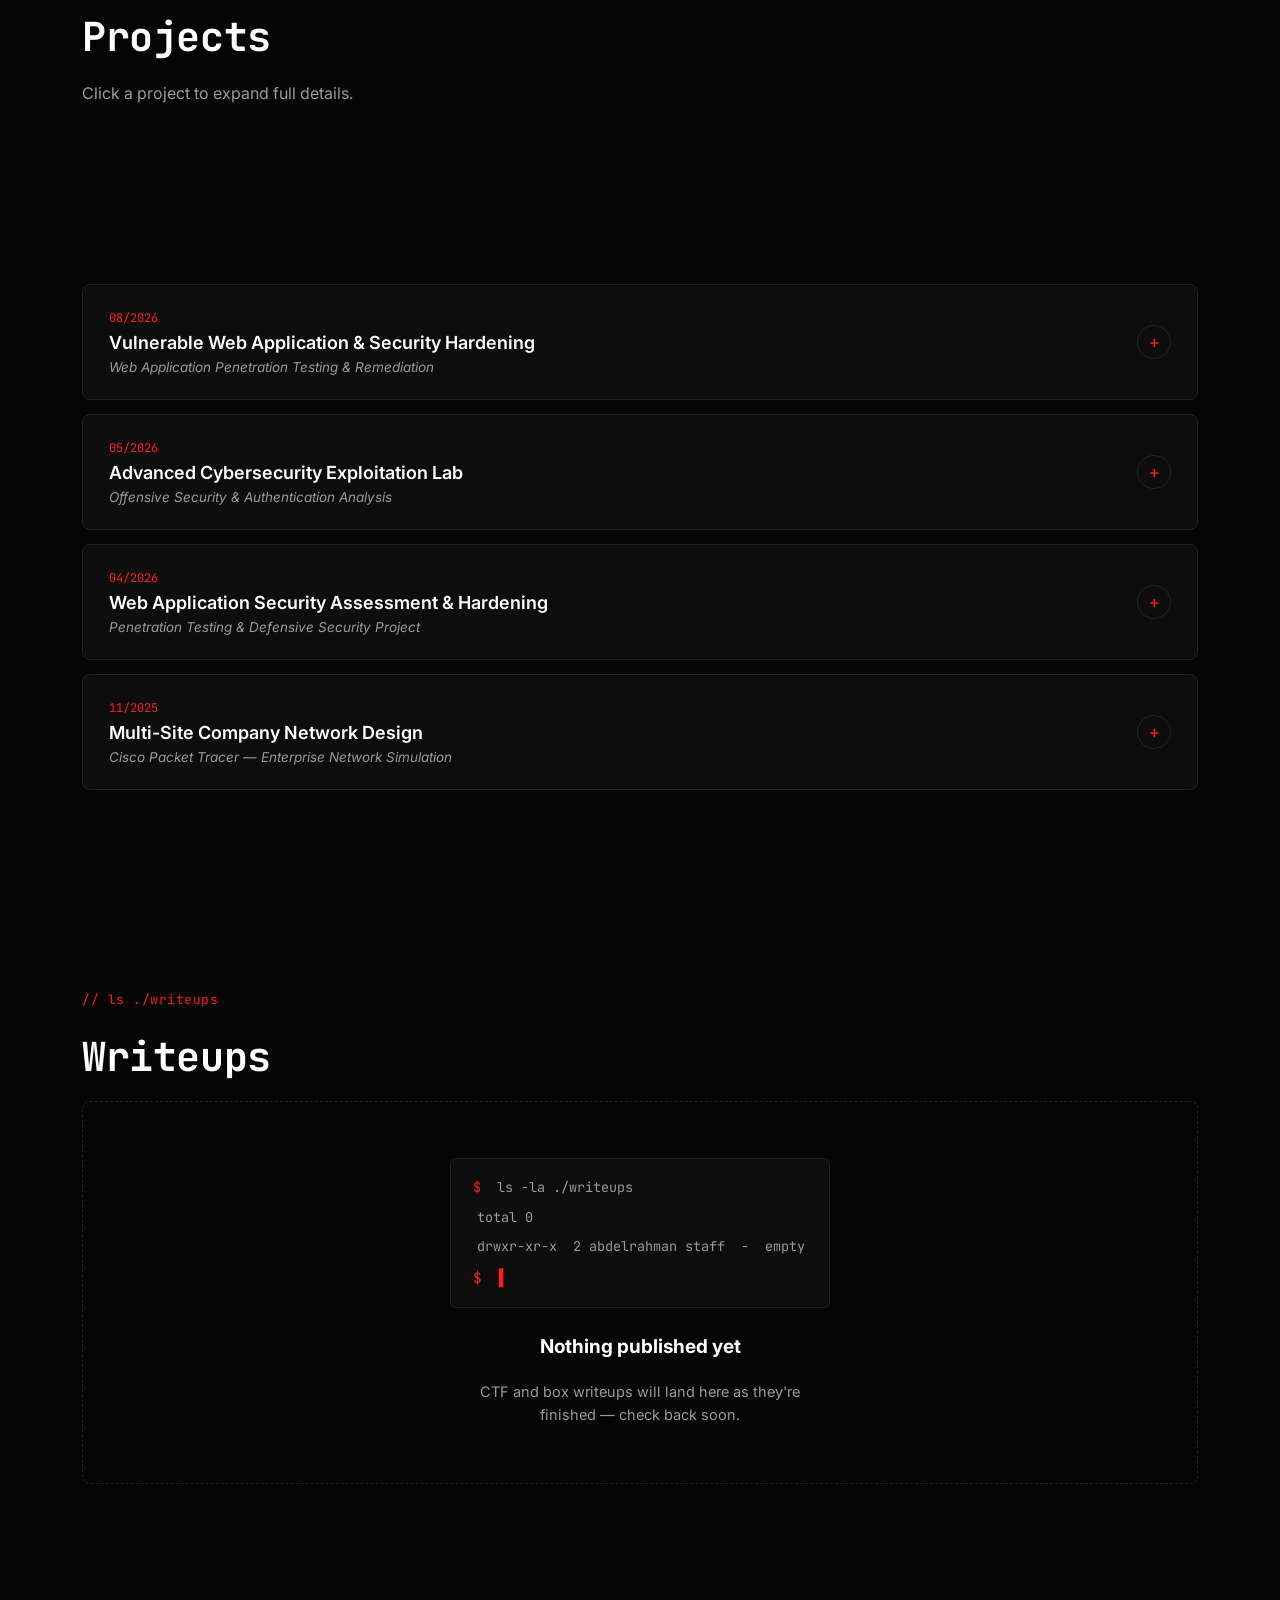
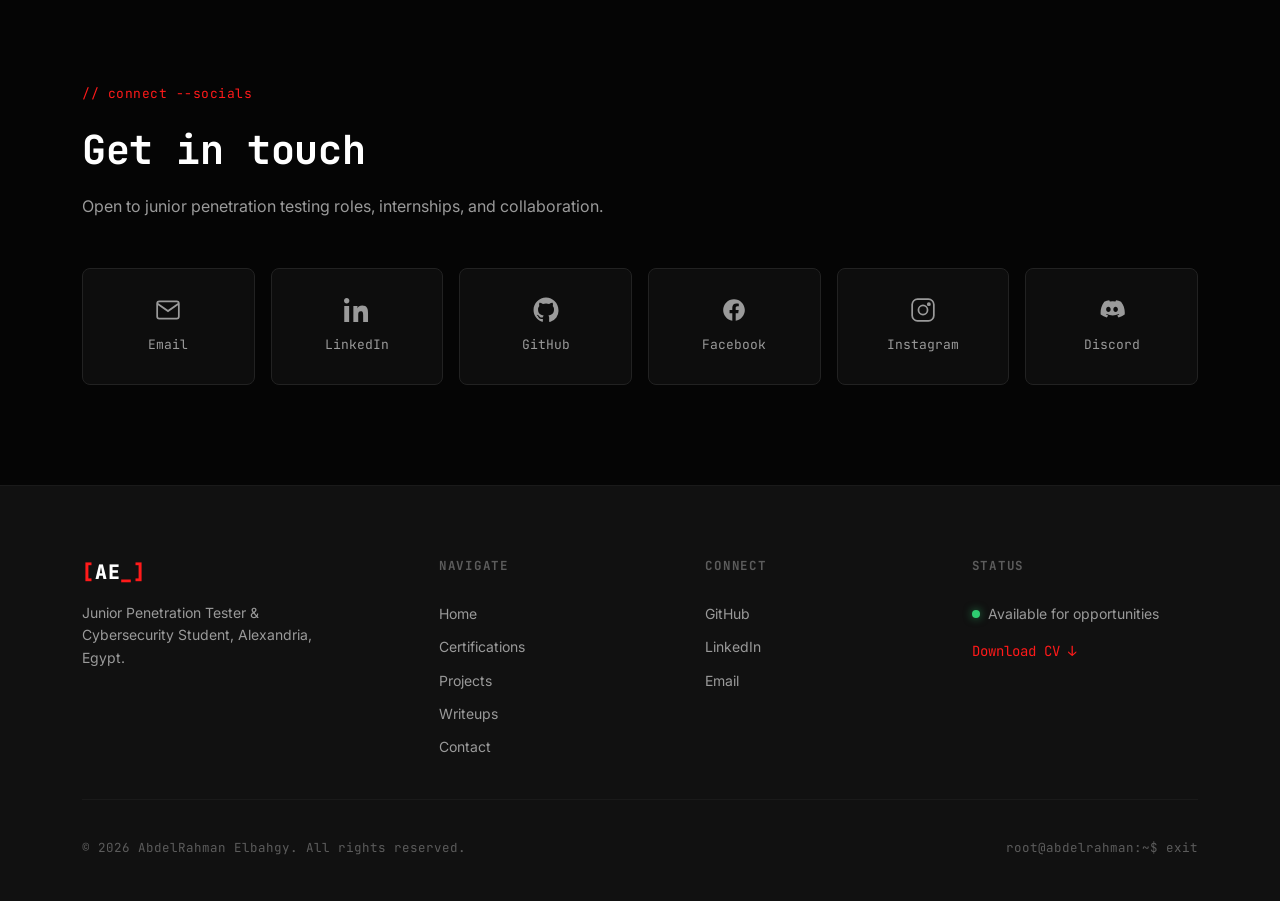
==== commit acf1ad62: "Update CV download link in index.html" ====
--- a/index.html
+++ b/index.html
@@ -30,7 +30,7 @@
       <a href="#contact" class="nav-link" data-nav="contact"><span class="nav-index">05</span>Contact</a>
     </nav>
 
-    <a class="nav-cta" href="assets/cv/AbdelRahmanElbahgy.pdf" download>
+    <a class="nav-cta" href="assets/cv/AbdelRahmanElbahgyCV.pdf" download>
       <svg viewBox="0 0 24 24" width="16" height="16" fill="none" stroke="currentColor" stroke-width="2"><path d="M12 3v12m0 0l-4-4m4 4l4-4M4 19h16"/></svg>
       Download CV
     </a>
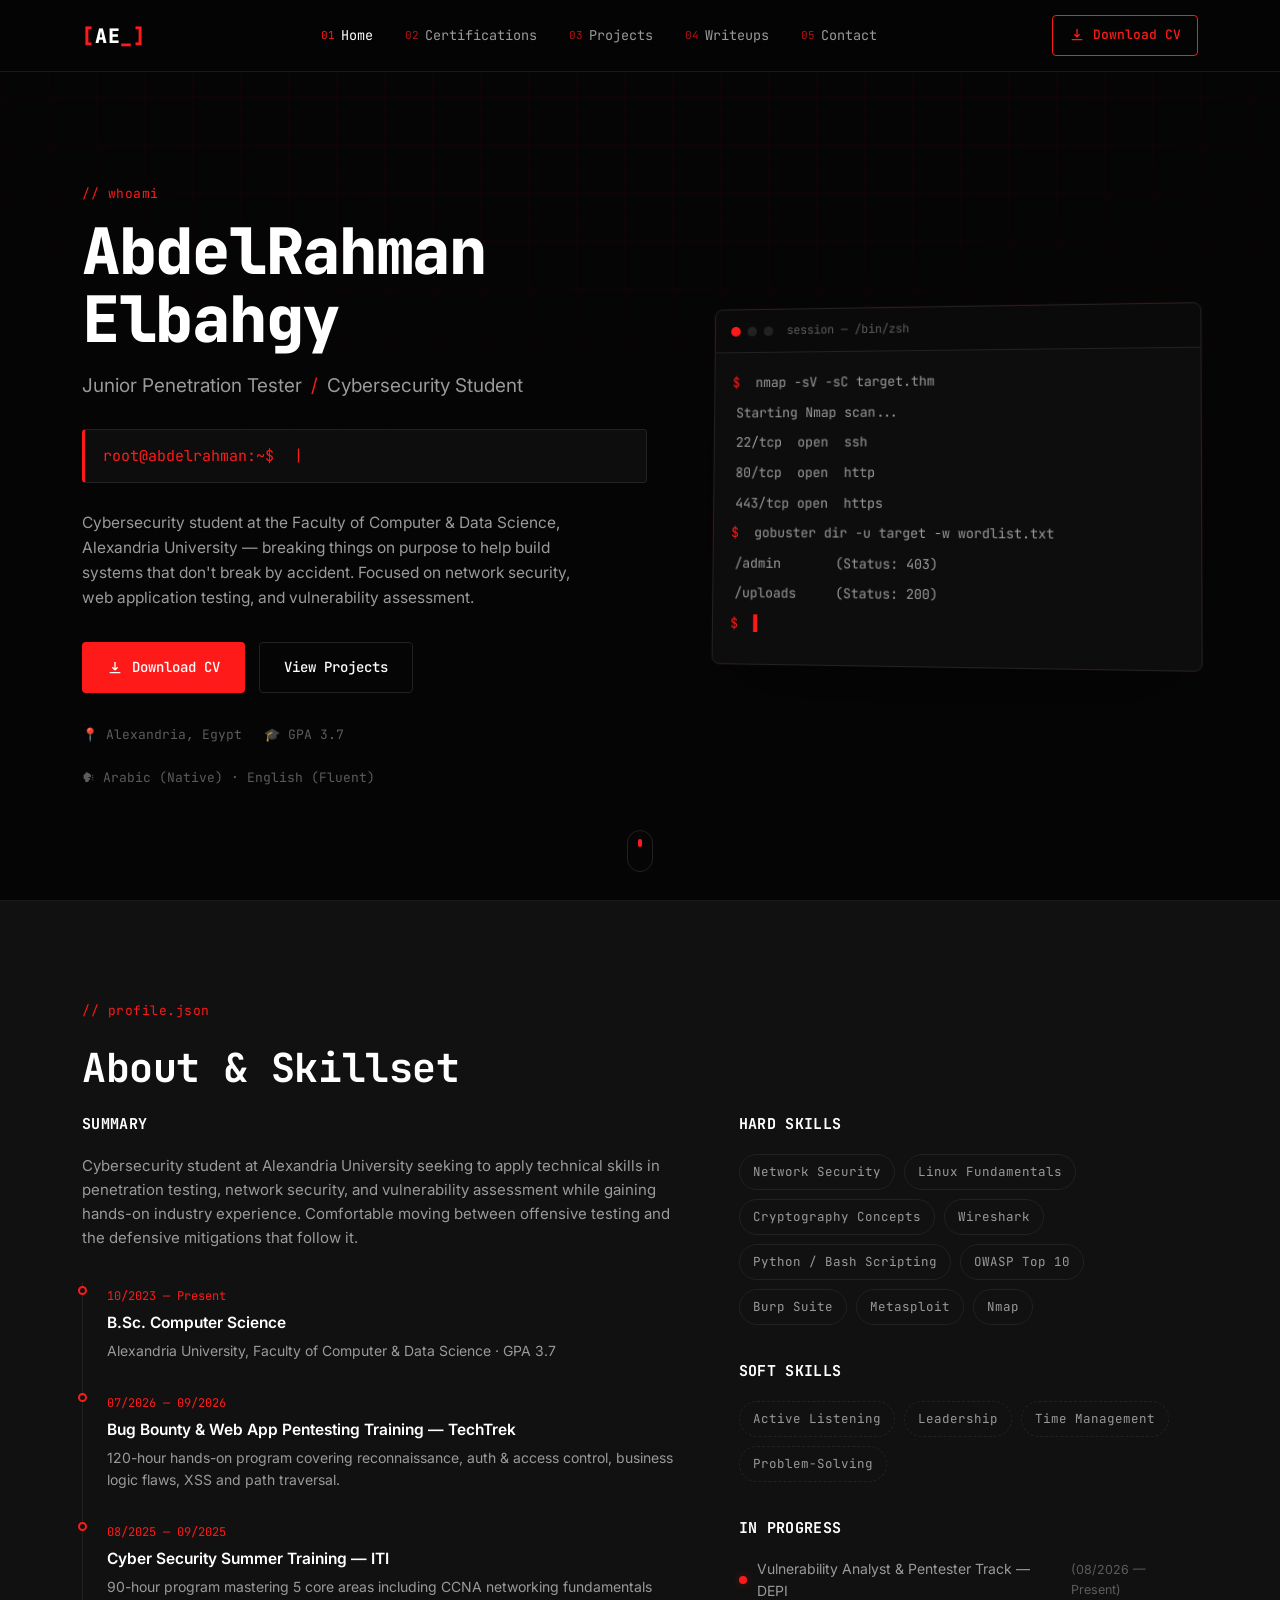
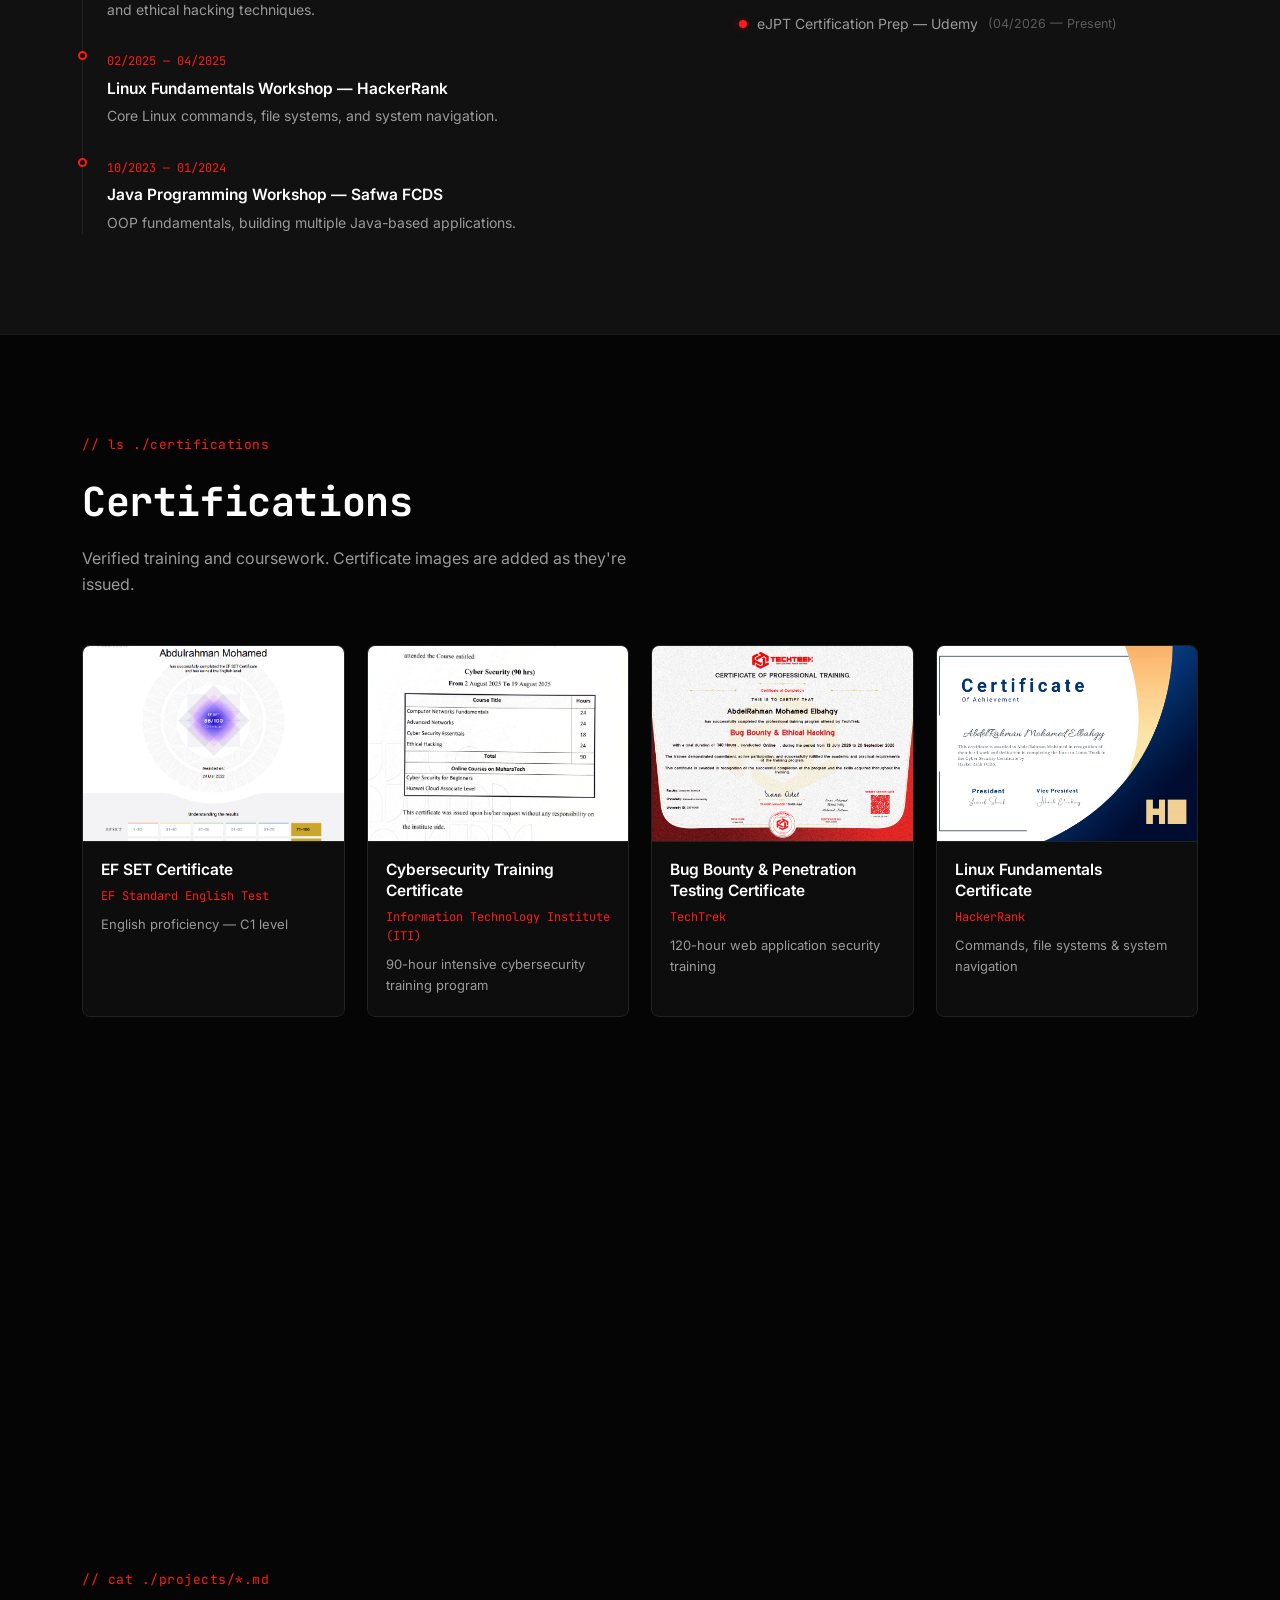
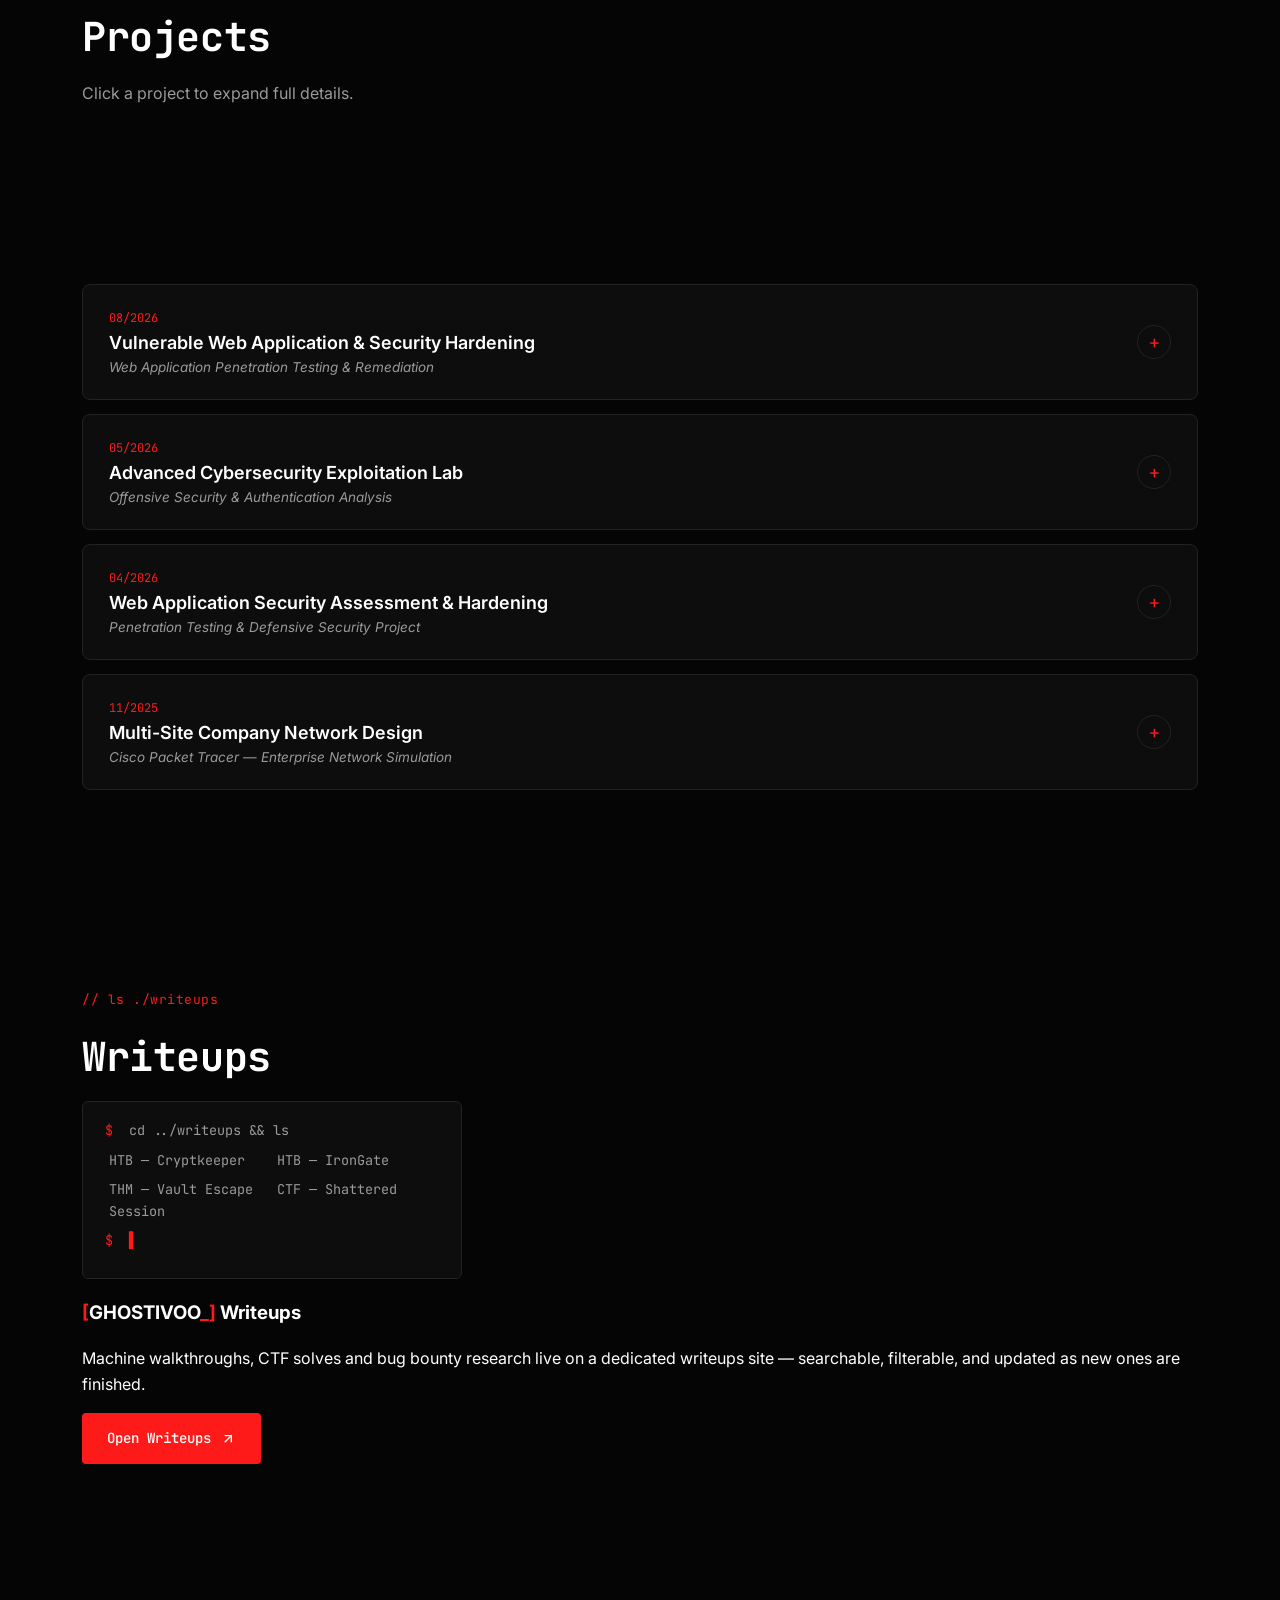
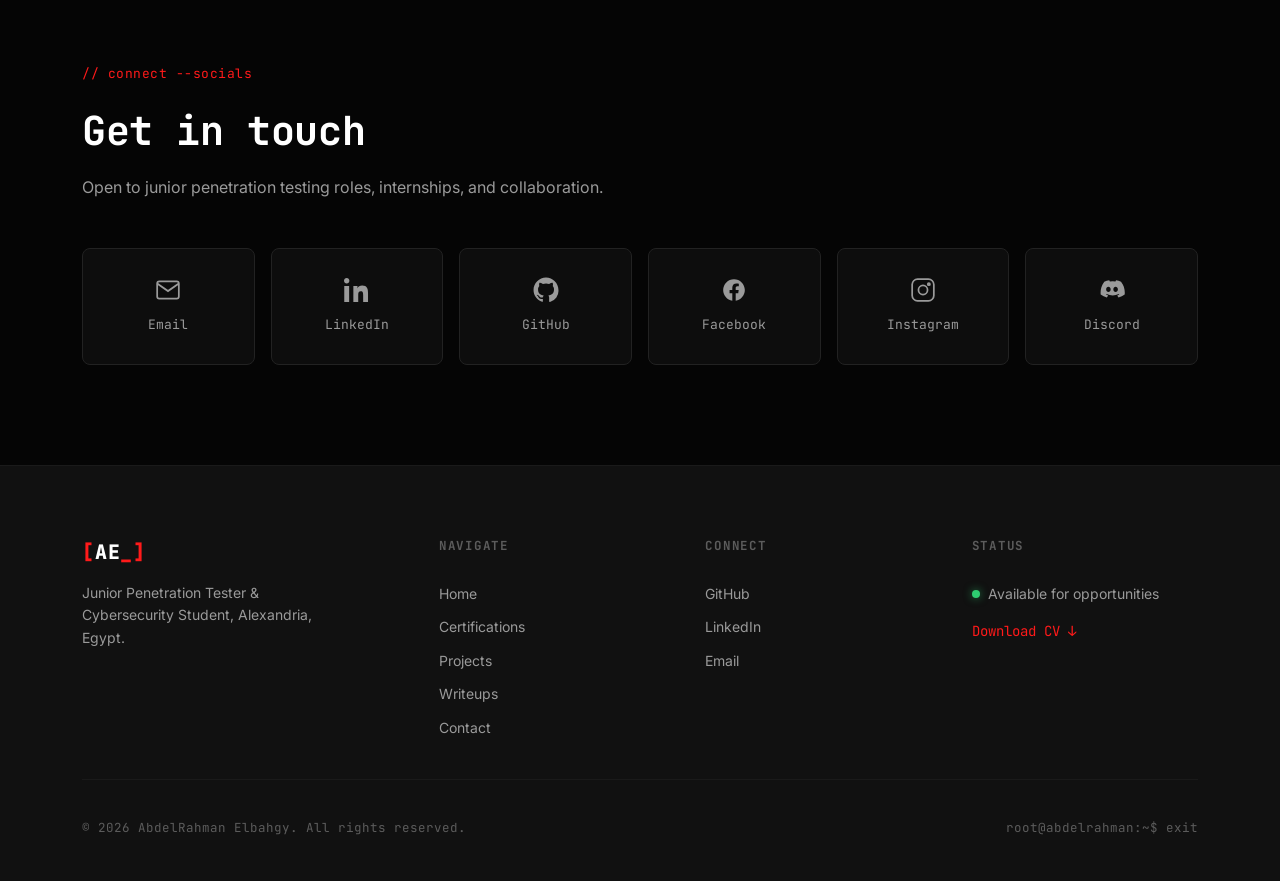
==== commit 7e41a985: "Update CV download links and writeups section" ====
--- a/index.html
+++ b/index.html
@@ -26,11 +26,11 @@
       <a href="#home" class="nav-link active" data-nav="home"><span class="nav-index">01</span>Home</a>
       <a href="#certifications" class="nav-link" data-nav="certifications"><span class="nav-index">02</span>Certifications</a>
       <a href="#projects" class="nav-link" data-nav="projects"><span class="nav-index">03</span>Projects</a>
-      <a href="#writeups" class="nav-link" data-nav="writeups"><span class="nav-index">04</span>Writeups</a>
+      <a href="#writeups" id="navWriteupsLink" class="nav-link" data-nav="writeups"><span class="nav-index">04</span>Writeups</a>
       <a href="#contact" class="nav-link" data-nav="contact"><span class="nav-index">05</span>Contact</a>
     </nav>
 
-    <a class="nav-cta" href="assets/cv/AbdelRahmanElbahgyCV.pdf" download>
+    <a class="nav-cta" href="assets/cv/AbdelRahmanElbahgy.pdf" download>
       <svg viewBox="0 0 24 24" width="16" height="16" fill="none" stroke="currentColor" stroke-width="2"><path d="M12 3v12m0 0l-4-4m4 4l4-4M4 19h16"/></svg>
       Download CV
     </a>
@@ -420,16 +420,21 @@
     <p class="eyebrow">// ls ./writeups</p>
     <h2 class="section-title">Writeups</h2>
 
-    <div class="writeups-empty">
+    <div class="writeups-teaser">
       <div class="writeups-terminal">
-        <p><span class="tl-prompt">$</span> ls -la ./writeups</p>
-        <p class="tl-out">total 0</p>
-        <p class="tl-out">drwxr-xr-x&nbsp; 2 abdelrahman staff&nbsp; -&nbsp; empty</p>
+        <p><span class="tl-prompt">$</span> cd ../writeups &amp;&amp; ls</p>
+        <p class="tl-out">HTB — Cryptkeeper&nbsp;&nbsp;&nbsp; HTB — IronGate</p>
+        <p class="tl-out">THM — Vault Escape&nbsp;&nbsp; CTF — Shattered Session</p>
         <p><span class="tl-prompt">$</span> <span class="tl-blink">▌</span></p>
       </div>
-      <h3>Nothing published yet</h3>
-      <p>CTF and box writeups will land here as they're finished — check back soon.</p>
-    </div>
+      <h3><span class="logo-bracket">[</span>GHOSTIVOO<span class="logo-cursor">_</span><span class="logo-bracket">]</span> Writeups</h3>
+      <p>Machine walkthroughs, CTF solves and bug bounty research live on a dedicated writeups site —
+        searchable, filterable, and updated as new ones are finished.</p>
+      <a href="#" id="writeupsTeaserLink" class="btn btn-primary">
+        Open Writeups
+        <svg viewBox="0 0 24 24" width="16" height="16" fill="none" stroke="currentColor" stroke-width="2"><path d="M7 17L17 7M7 7h10v10"/></svg>
+      </a>
+    </div> 
   </div>
 </section>
 
@@ -481,7 +486,7 @@
         <a href="#home">Home</a>
         <a href="#certifications">Certifications</a>
         <a href="#projects">Projects</a>
-        <a href="#writeups">Writeups</a>
+        <a href="#writeups" id="footerWriteupsLink">Writeups</a>
         <a href="#contact">Contact</a>
       </div>
 
@@ -521,6 +526,7 @@
   </div>
 </div>
 
+<script src="js/config.js"></script>
 <script src="js/script.js"></script>
 </body>
 </html>
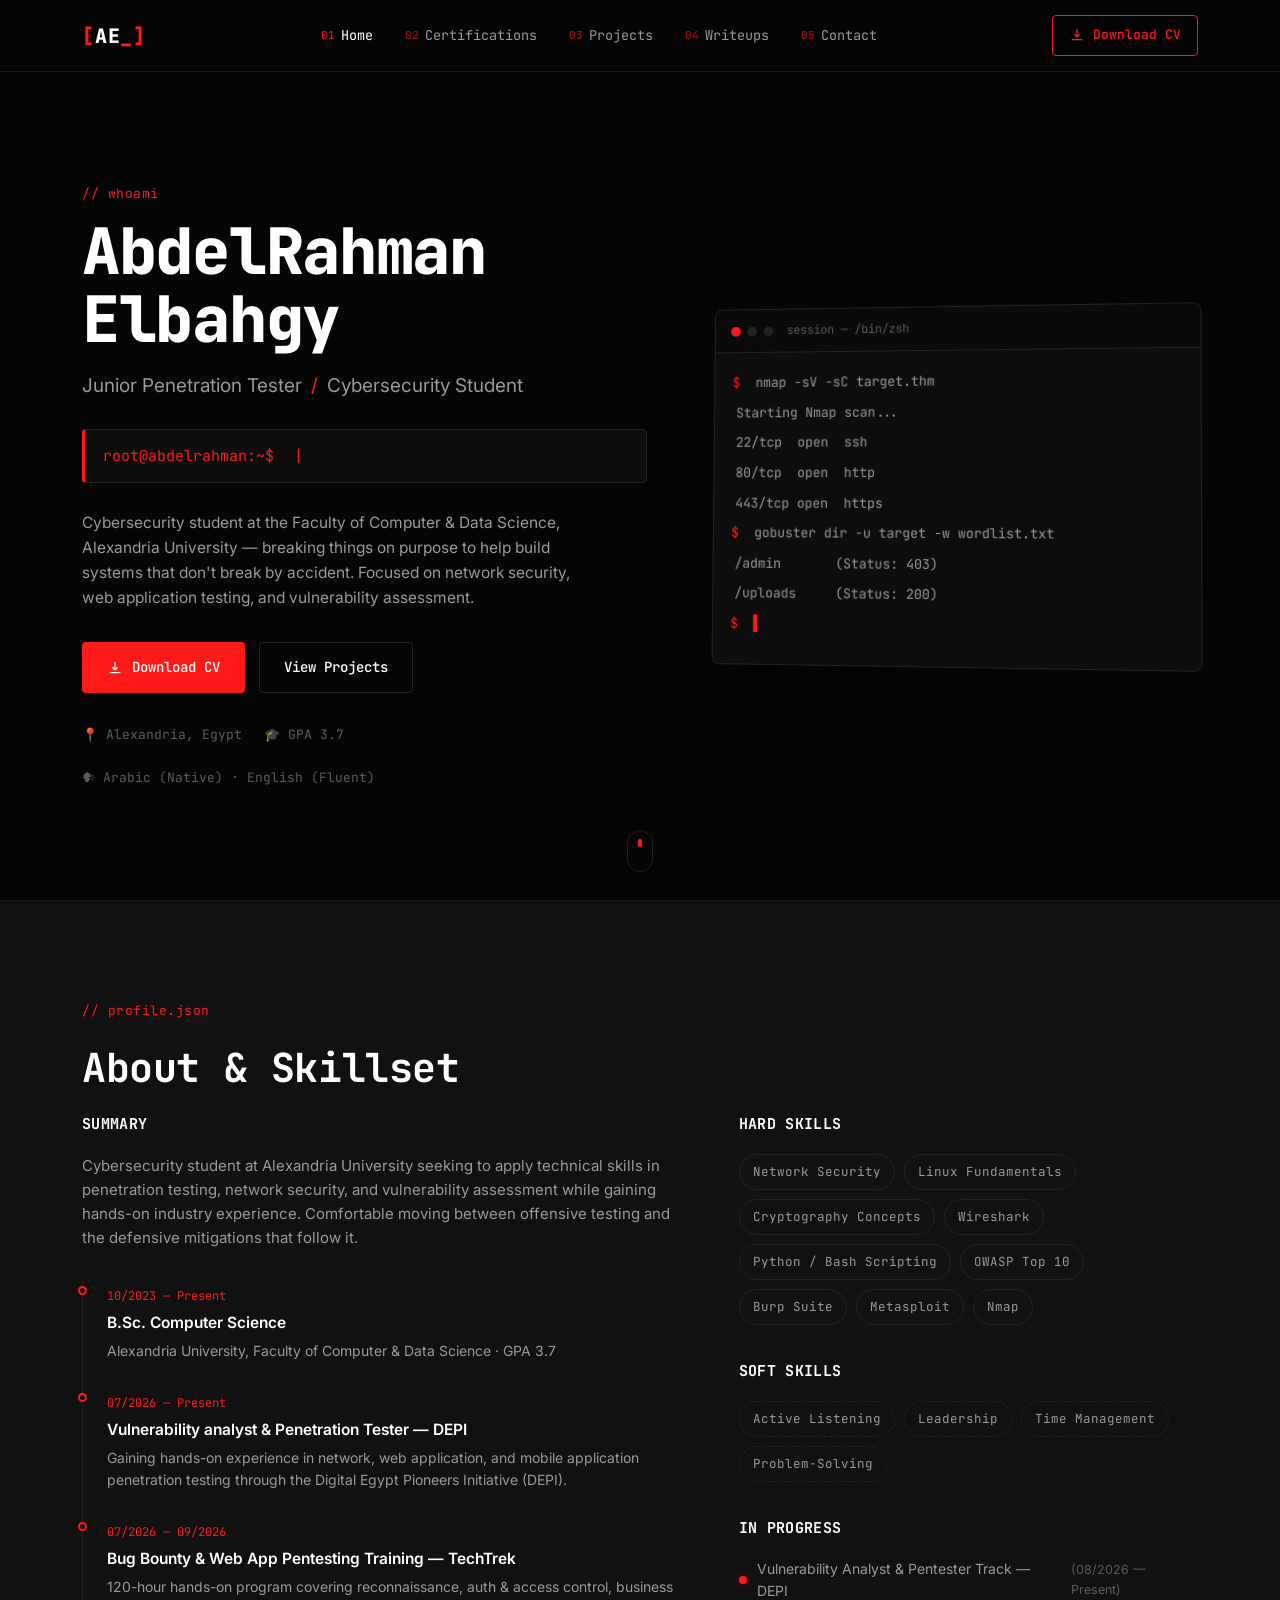
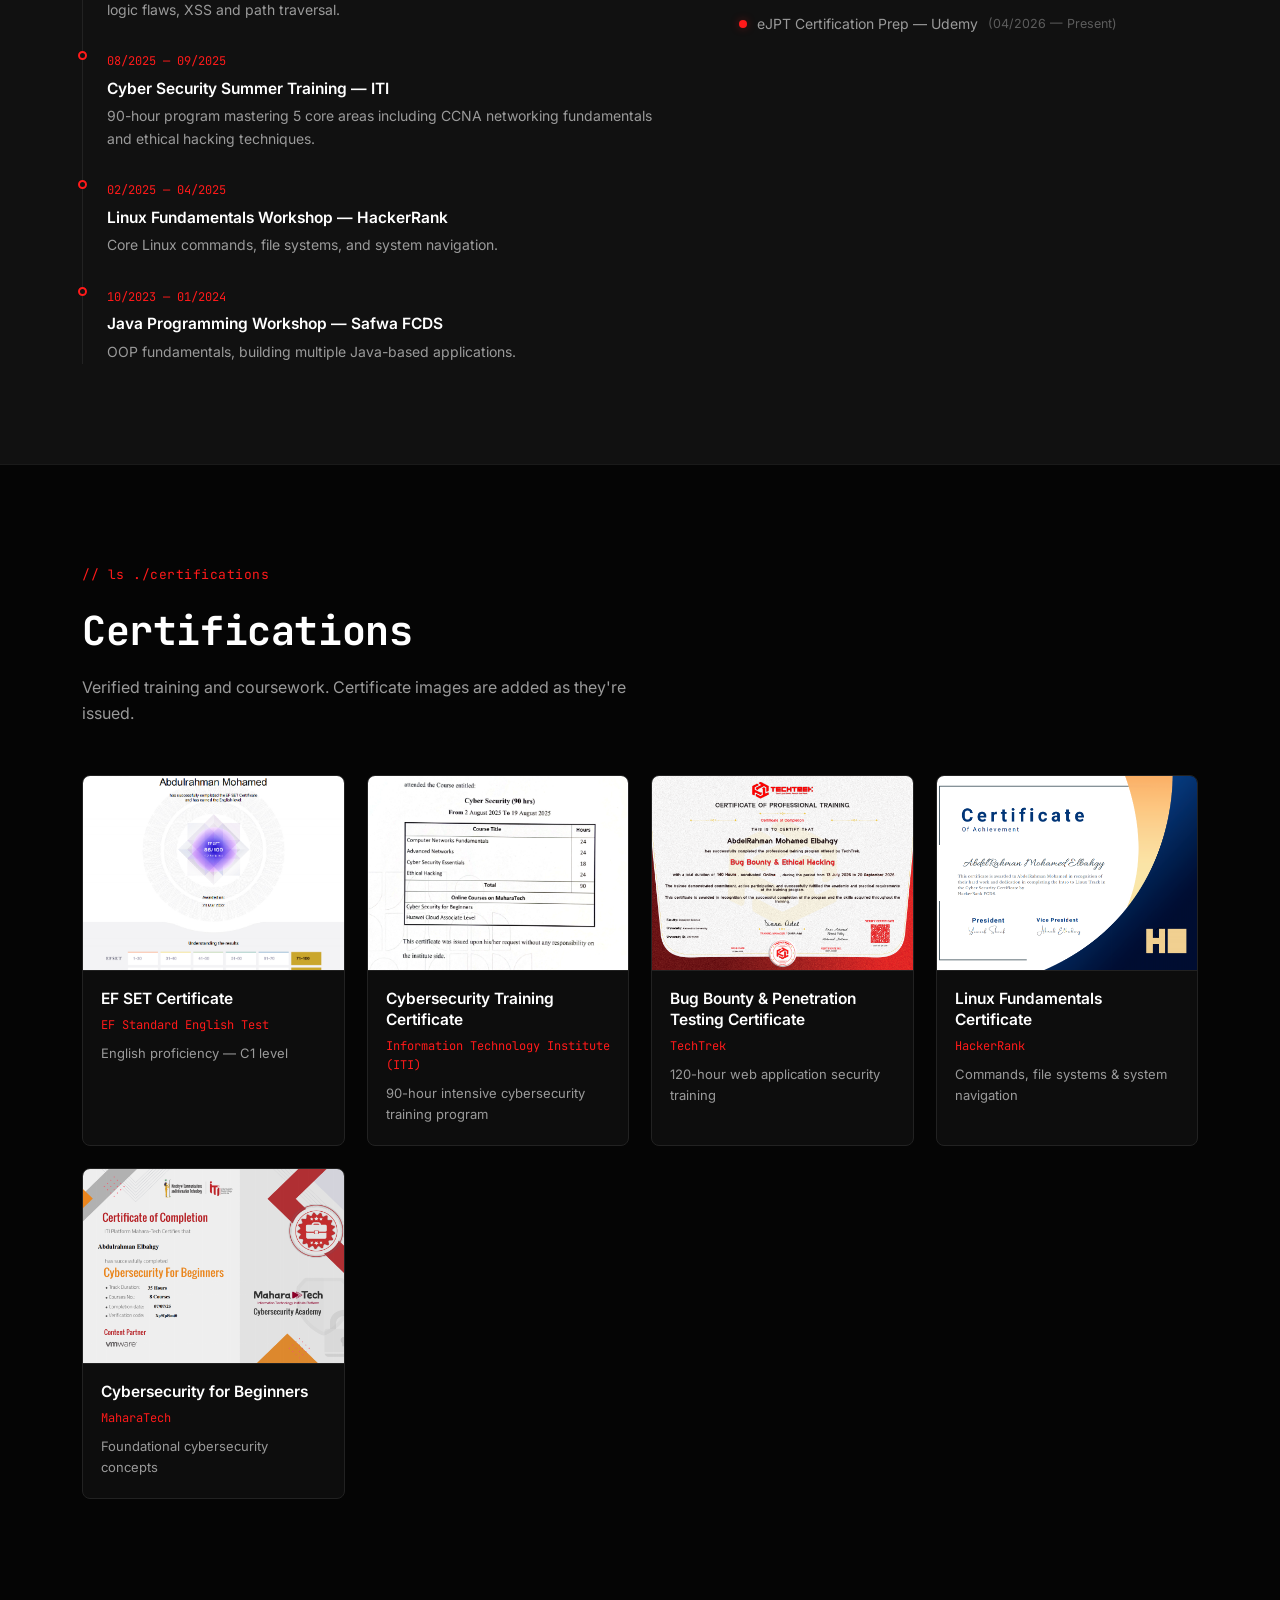
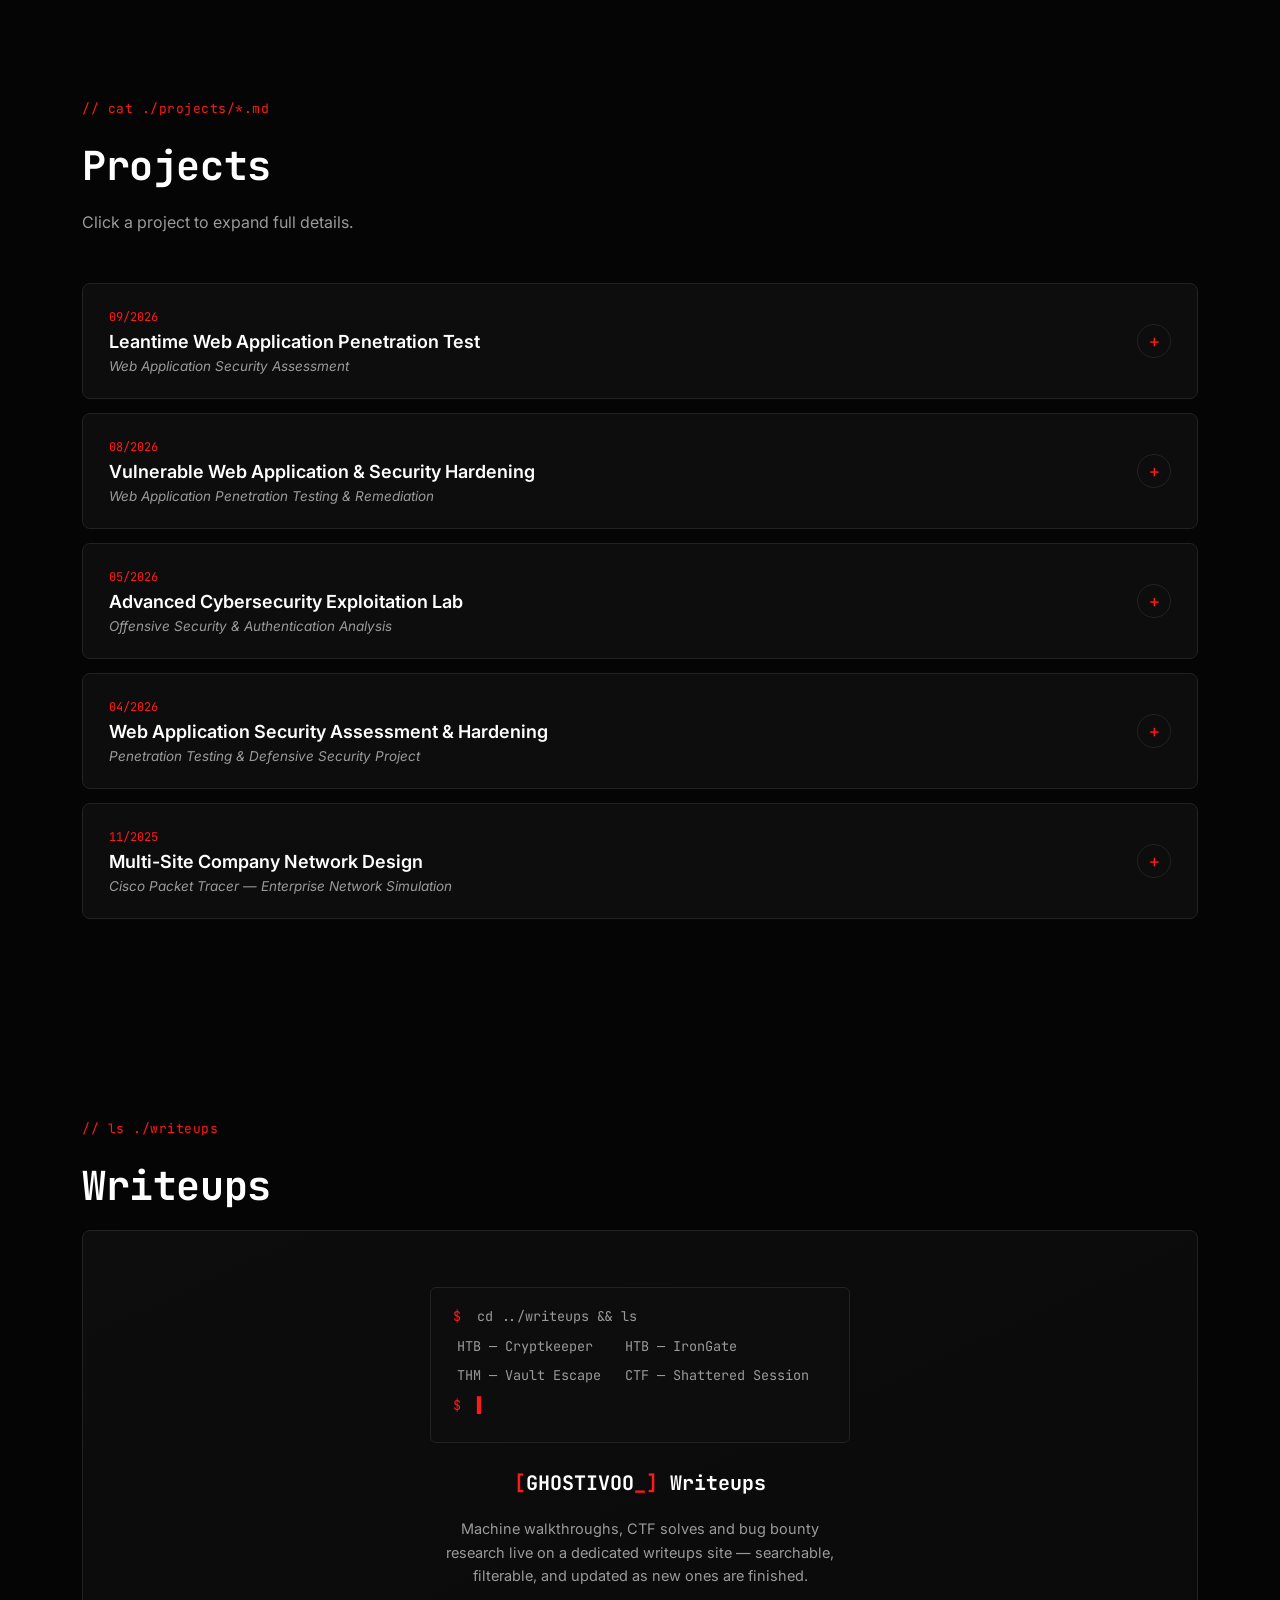
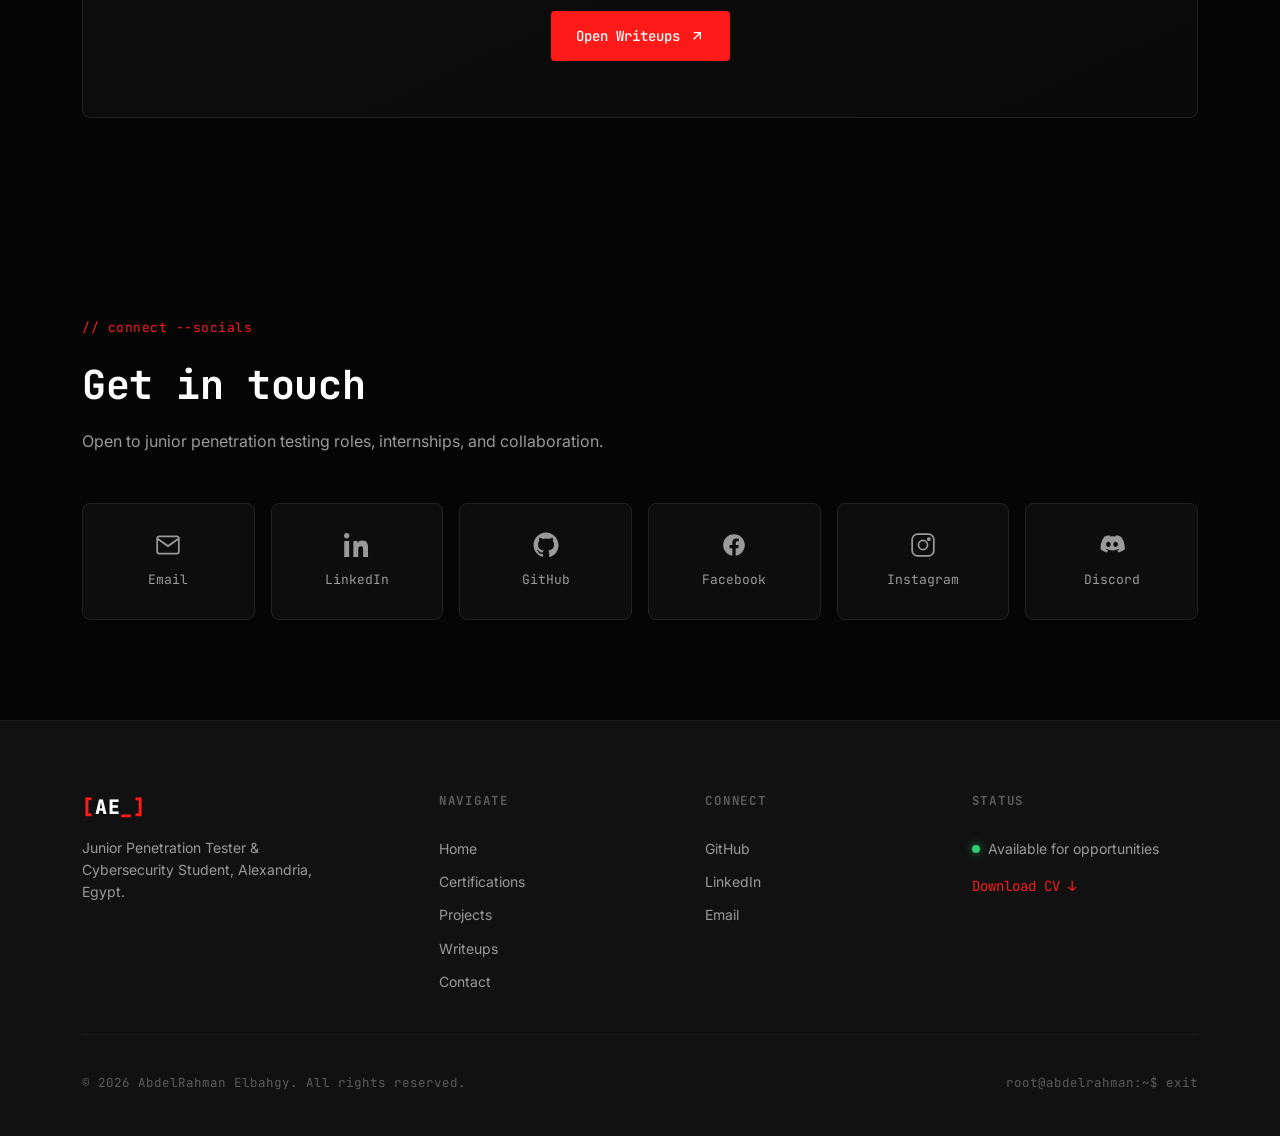
==== commit 1731bfaa: "Update experience section with current role Added current role and experience details for vulnerabil" ====
--- a/index.html
+++ b/index.html
@@ -119,6 +119,11 @@
             <p>Alexandria University, Faculty of Computer &amp; Data Science · GPA 3.7</p>
           </div>
           <div class="timeline-item">
+            <span class="timeline-date">07/2026 — Present</span>
+            <h4>Vulnerability analyst &amp; Penetration Tester — DEPI</h4>
+            <p>Gaining hands-on experience in network, web application, and mobile application penetration testing through the Digital Egypt Pioneers Initiative (DEPI).</p>
+          </div>
+          <div class="timeline-item">
             <span class="timeline-date">07/2026 — 09/2026</span>
             <h4>Bug Bounty &amp; Web App Pentesting Training — TechTrek</h4>
             <p>120-hour hands-on program covering reconnaissance, auth &amp; access control, business logic flaws, XSS and path traversal.</p>
--- a/css/style.css
+++ b/css/style.css
@@ -1,6 +1,3 @@
-/* ============================================================
-   TOKENS
-============================================================ */
 :root{
   --bg: #050505;
   --bg-section: #111111;
@@ -51,9 +48,6 @@
   outline-offset: 3px;
 }
 
-/* ============================================================
-   AMBIENCE — grid + scanline (static, subtle)
-============================================================ */
 .grid-overlay{
   position: fixed; inset: 0; z-index: 0; pointer-events: none;
   background-image:
@@ -72,9 +66,6 @@
   opacity: .5;
 }
 
-/* ============================================================
-   LAYOUT HELPERS
-============================================================ */
 .section-inner{
   max-width: var(--max);
   margin: 0 auto;
@@ -113,9 +104,6 @@
 }
 .reveal.in{ opacity: 1; transform: translateY(0); }
 
-/* ============================================================
-   NAVBAR
-============================================================ */
 .navbar{
   position: fixed; top: 0; left: 0; right: 0; z-index: 100;
   height: var(--nav-h);
@@ -189,9 +177,6 @@
 .burger.open span:nth-child(2){ opacity: 0; }
 .burger.open span:nth-child(3){ transform: translateY(-7px) rotate(-45deg); }
 
-/* ============================================================
-   HERO
-============================================================ */
 .hero{
   position: relative;
   min-height: 100vh;
@@ -277,7 +262,6 @@
   font-family: var(--mono);
 }
 
-/* --- terminal visual --- */
 .hero-terminal{ perspective: 1200px; }
 .terminal-window{
   background: var(--bg-card);
@@ -326,9 +310,6 @@
   animation: scrollcue 1.6s ease infinite;
 }
 
-/* ============================================================
-   ABOUT
-============================================================ */
 .about{ background: var(--bg-section); border-top: 1px solid var(--border-soft); border-bottom: 1px solid var(--border-soft); }
 
 .about-grid{
@@ -373,9 +354,6 @@
   animation: pulse 1.8s ease infinite;
 }
 
-/* ============================================================
-   CERTIFICATIONS
-============================================================ */
 .cert-grid{
   display: grid; grid-template-columns: repeat(auto-fill, minmax(240px, 1fr));
   gap: 22px;
@@ -440,9 +418,6 @@
 .cert-issuer{ font-family: var(--mono); font-size: 12px; color: var(--accent); margin: 0 0 8px; }
 .cert-detail{ font-size: 13px; color: var(--text-muted); margin: 0; }
 
-/* ============================================================
-   PROJECTS
-============================================================ */
 .project-list{ display: flex; flex-direction: column; gap: 14px; }
 
 .project-card{
@@ -496,29 +471,29 @@
   padding: 5px 11px; border-radius: 20px;
 }
 
-/* ============================================================
-   WRITEUPS
-============================================================ */
-.writeups-empty{
-  border: 1px dashed var(--border);
+.writeups-teaser{
+  border: 1px solid var(--border);
   border-radius: 8px;
   padding: 56px 32px;
   text-align: center;
   display: flex; flex-direction: column; align-items: center; gap: 18px;
-}
+  background: linear-gradient(155deg, #0d0d0d, #0a0a0a);
+  transition: border-color .25s ease;
+}
+.writeups-teaser:hover{ border-color: var(--accent-dim); }
 .writeups-terminal{
   font-family: var(--mono); font-size: 13.5px;
   background: var(--bg-card); border: 1px solid var(--border);
   border-radius: 6px; padding: 18px 22px;
-  text-align: left; width: 100%; max-width: 380px;
-}
-.writeups-terminal p{ margin: 0 0 8px; color: var(--text-muted); }
-.writeups-empty h3{ margin: 6px 0 0; font-size: 19px; }
-.writeups-empty p:last-child{ color: var(--text-muted); font-size: 14.5px; max-width: 360px; margin: 0; }
-
-/* ============================================================
-   CONTACT
-============================================================ */
+  text-align: left; width: 100%; max-width: 420px; overflow-x: auto;
+}
+.writeups-terminal p{ margin: 0 0 8px; color: var(--text-muted); white-space: pre; }
+.writeups-teaser h3{ margin: 6px 0 0; font-size: 20px; font-family: var(--mono); font-weight: 700; }
+.writeups-teaser h3 .logo-bracket{ color: var(--accent); }
+.writeups-teaser h3 .logo-cursor{ color: var(--accent); animation: blink 1.1s steps(1) infinite; }
+.writeups-teaser > p{ color: var(--text-muted); font-size: 14.5px; max-width: 420px; margin: 0; }
+.writeups-teaser .btn{ margin-top: 6px; }
+
 .social-grid{
   display: grid; grid-template-columns: repeat(auto-fill, minmax(150px, 1fr));
   gap: 16px;
@@ -542,9 +517,6 @@
 .social-card:hover svg{ color: var(--accent); }
 .social-card span{ font-family: var(--mono); font-size: 13px; }
 
-/* ============================================================
-   FOOTER
-============================================================ */
 .footer{
   background: var(--bg-section);
   border-top: 1px solid var(--border-soft);
@@ -599,9 +571,6 @@
 .to-top.show{ opacity: 1; visibility: visible; transform: translateY(0); }
 .to-top:hover{ border-color: var(--accent); box-shadow: 0 0 20px var(--accent-glow); }
 
-/* ============================================================
-   LIGHTBOX
-============================================================ */
 .lightbox{
   position: fixed; inset: 0; z-index: 200;
   display: flex; align-items: center; justify-content: center;
@@ -654,9 +623,6 @@
 }
 .lightbox-close:hover{ border-color: var(--accent); color: var(--accent); transform: rotate(90deg); }
 
-/* ============================================================
-   KEYFRAMES
-============================================================ */
 @keyframes blink{ 50%{ opacity: 0; } }
 @keyframes pulse{ 0%,100%{ opacity: 1; } 50%{ opacity: .35; } }
 @keyframes scrollcue{
@@ -665,9 +631,6 @@
   100%{ transform: translateY(14px); opacity: 0; }
 }
 
-/* ============================================================
-   RESPONSIVE
-============================================================ */
 @media (max-width: 980px){
   .hero-inner{ grid-template-columns: 1fr; }
   .hero-terminal{ order: -1; }
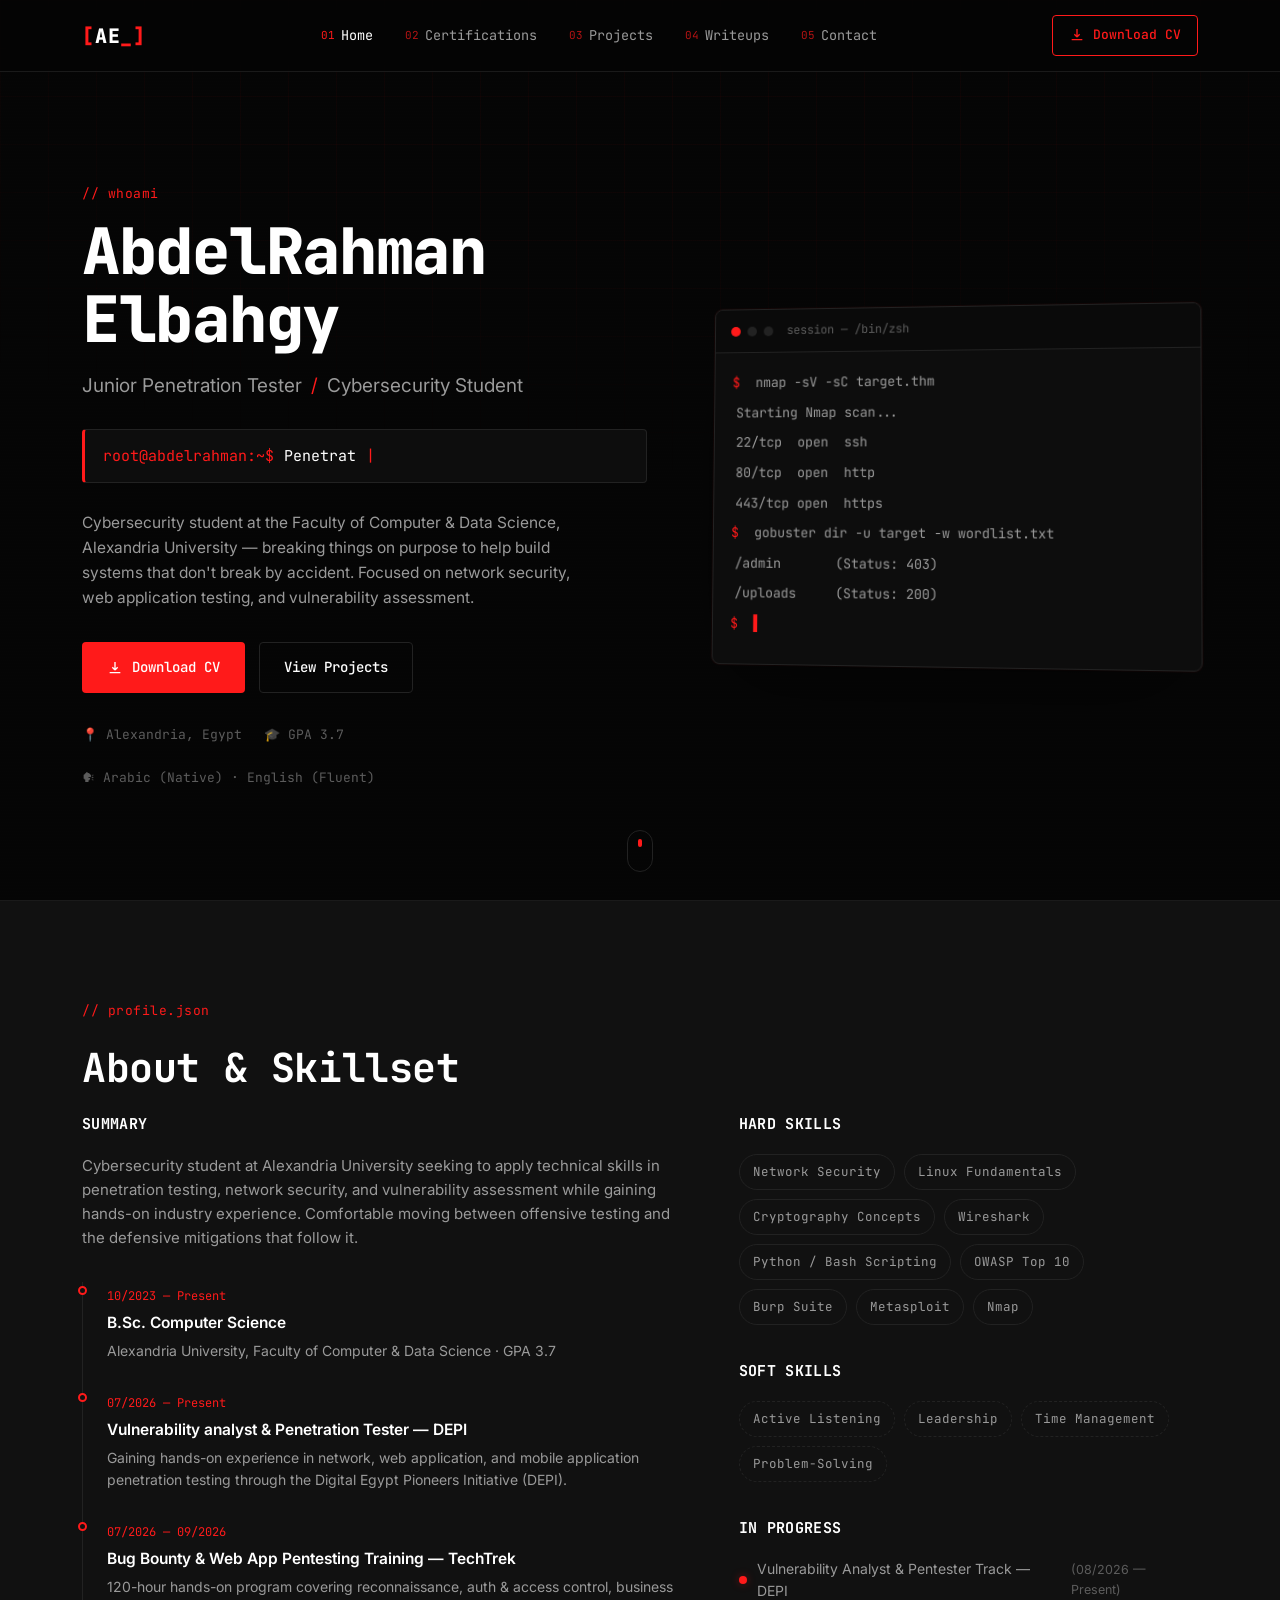
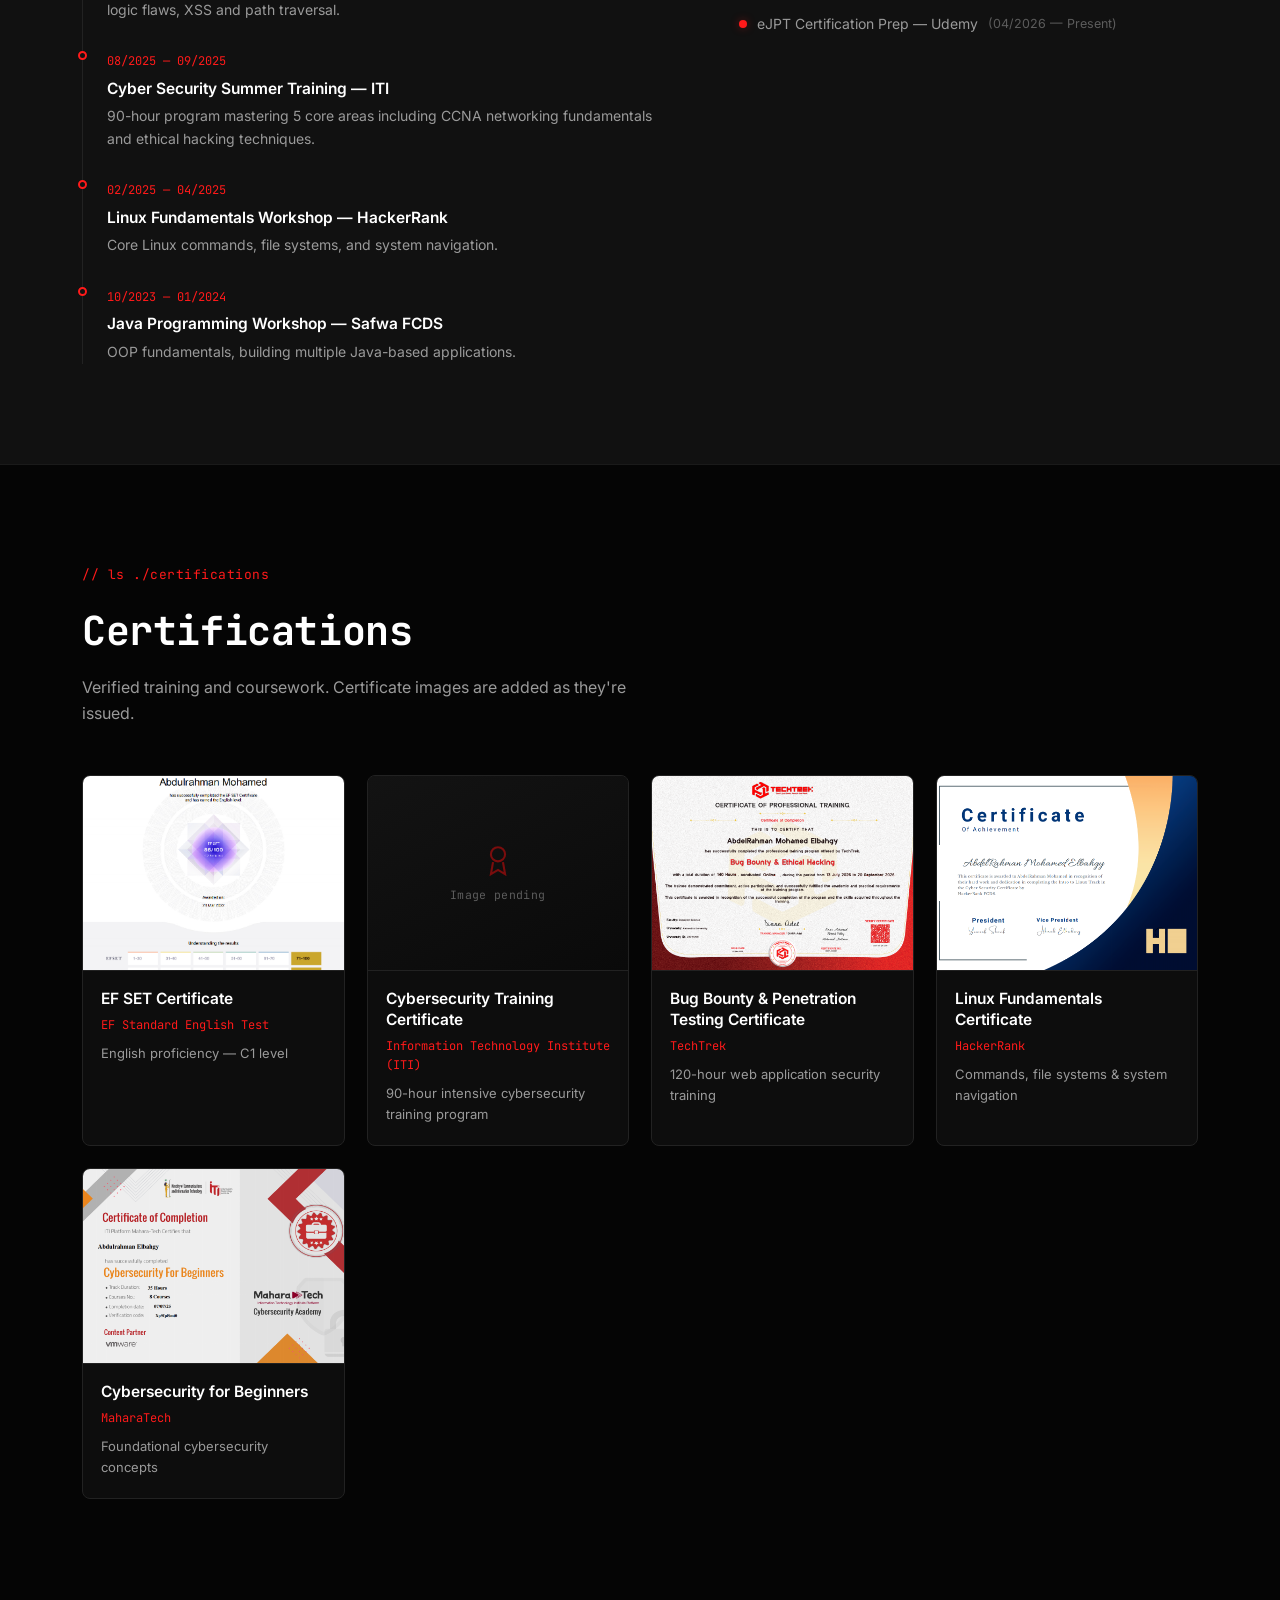
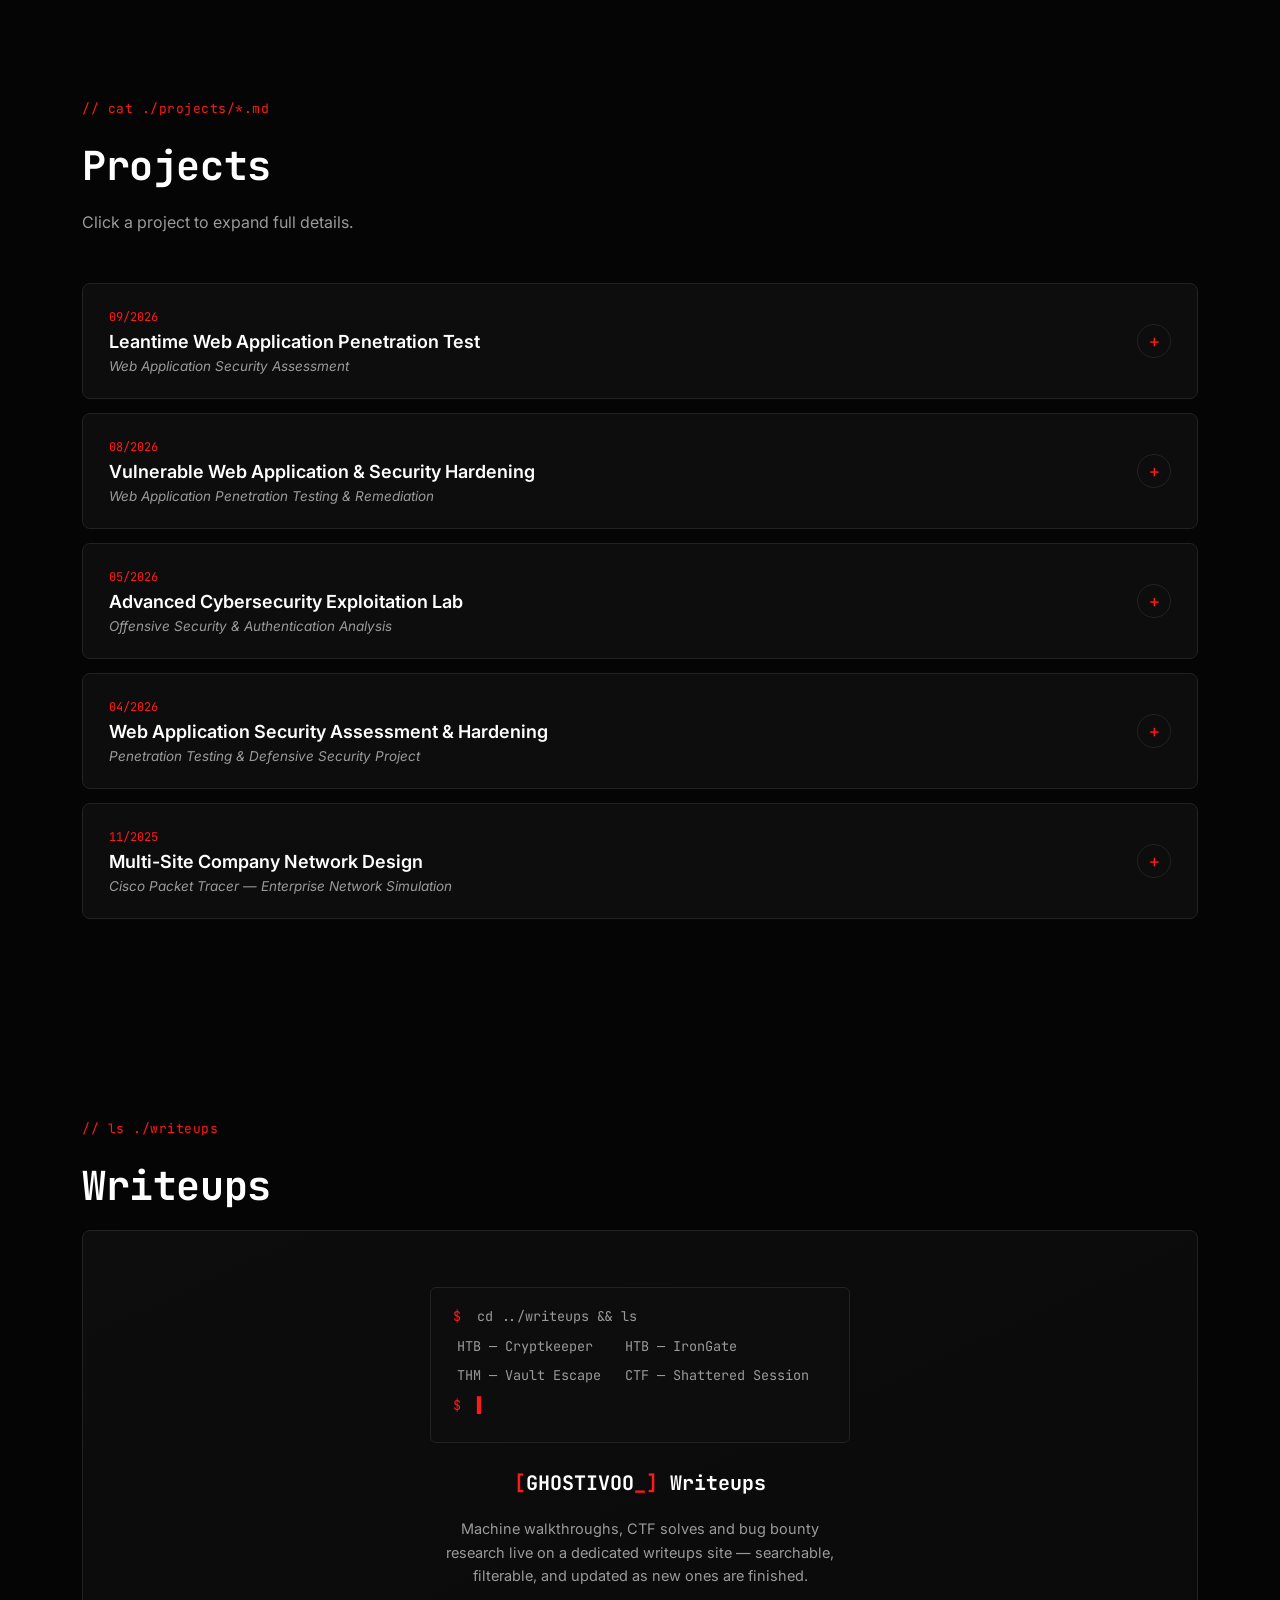
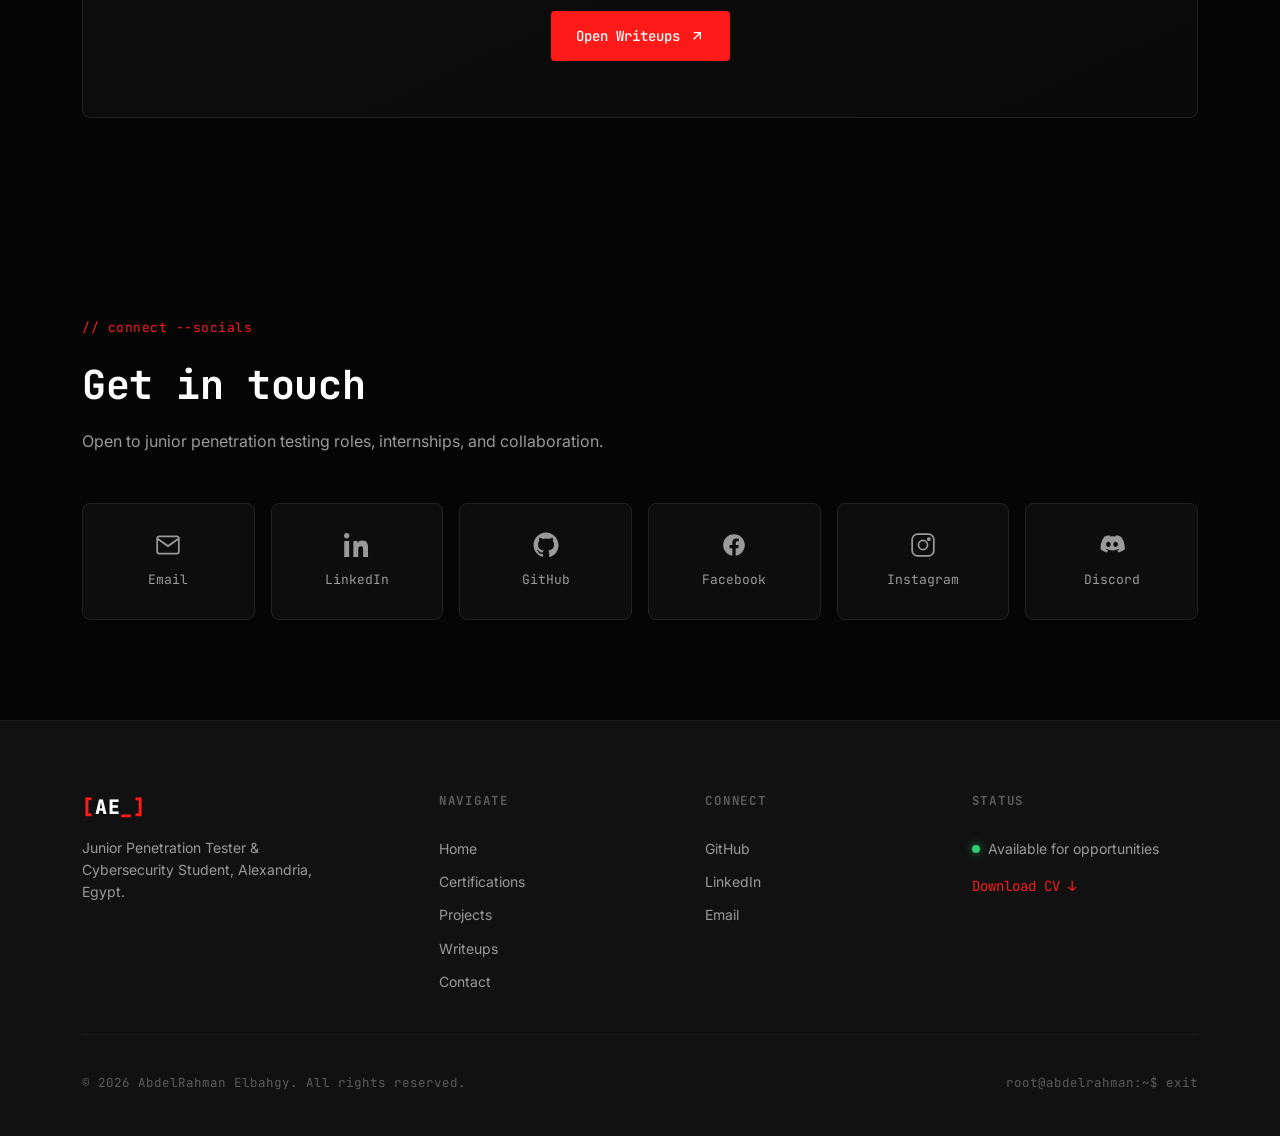
==== commit cdff78df: "Replace PNG with JPG for cybersecurity certificate image" ====
--- a/index.html
+++ b/index.html
@@ -211,7 +211,7 @@
       <article class="cert-card">
         <div class="cert-media">
           <button type="button" class="cert-expand" aria-label="View full certificate: ITI Cybersecurity Training Certificate">
-            <img src="assets/certs/iti-cybersecurity.png" alt="ITI Cybersecurity Training Certificate" loading="lazy"
+            <img src="assets/certs/iti-cybersecurity.jpg" alt="ITI Cybersecurity Training Certificate" loading="lazy"
                  onerror="this.style.display='none'; this.nextElementSibling.classList.add('show'); this.closest('.cert-expand').classList.add('no-image')">
             <div class="cert-fallback">
               <svg viewBox="0 0 24 24" width="34" height="34" fill="none" stroke="currentColor" stroke-width="1.5"><circle cx="12" cy="8" r="5"/><path d="M8.5 13.5L7 22l5-3 5 3-1.5-8.5"/></svg>
